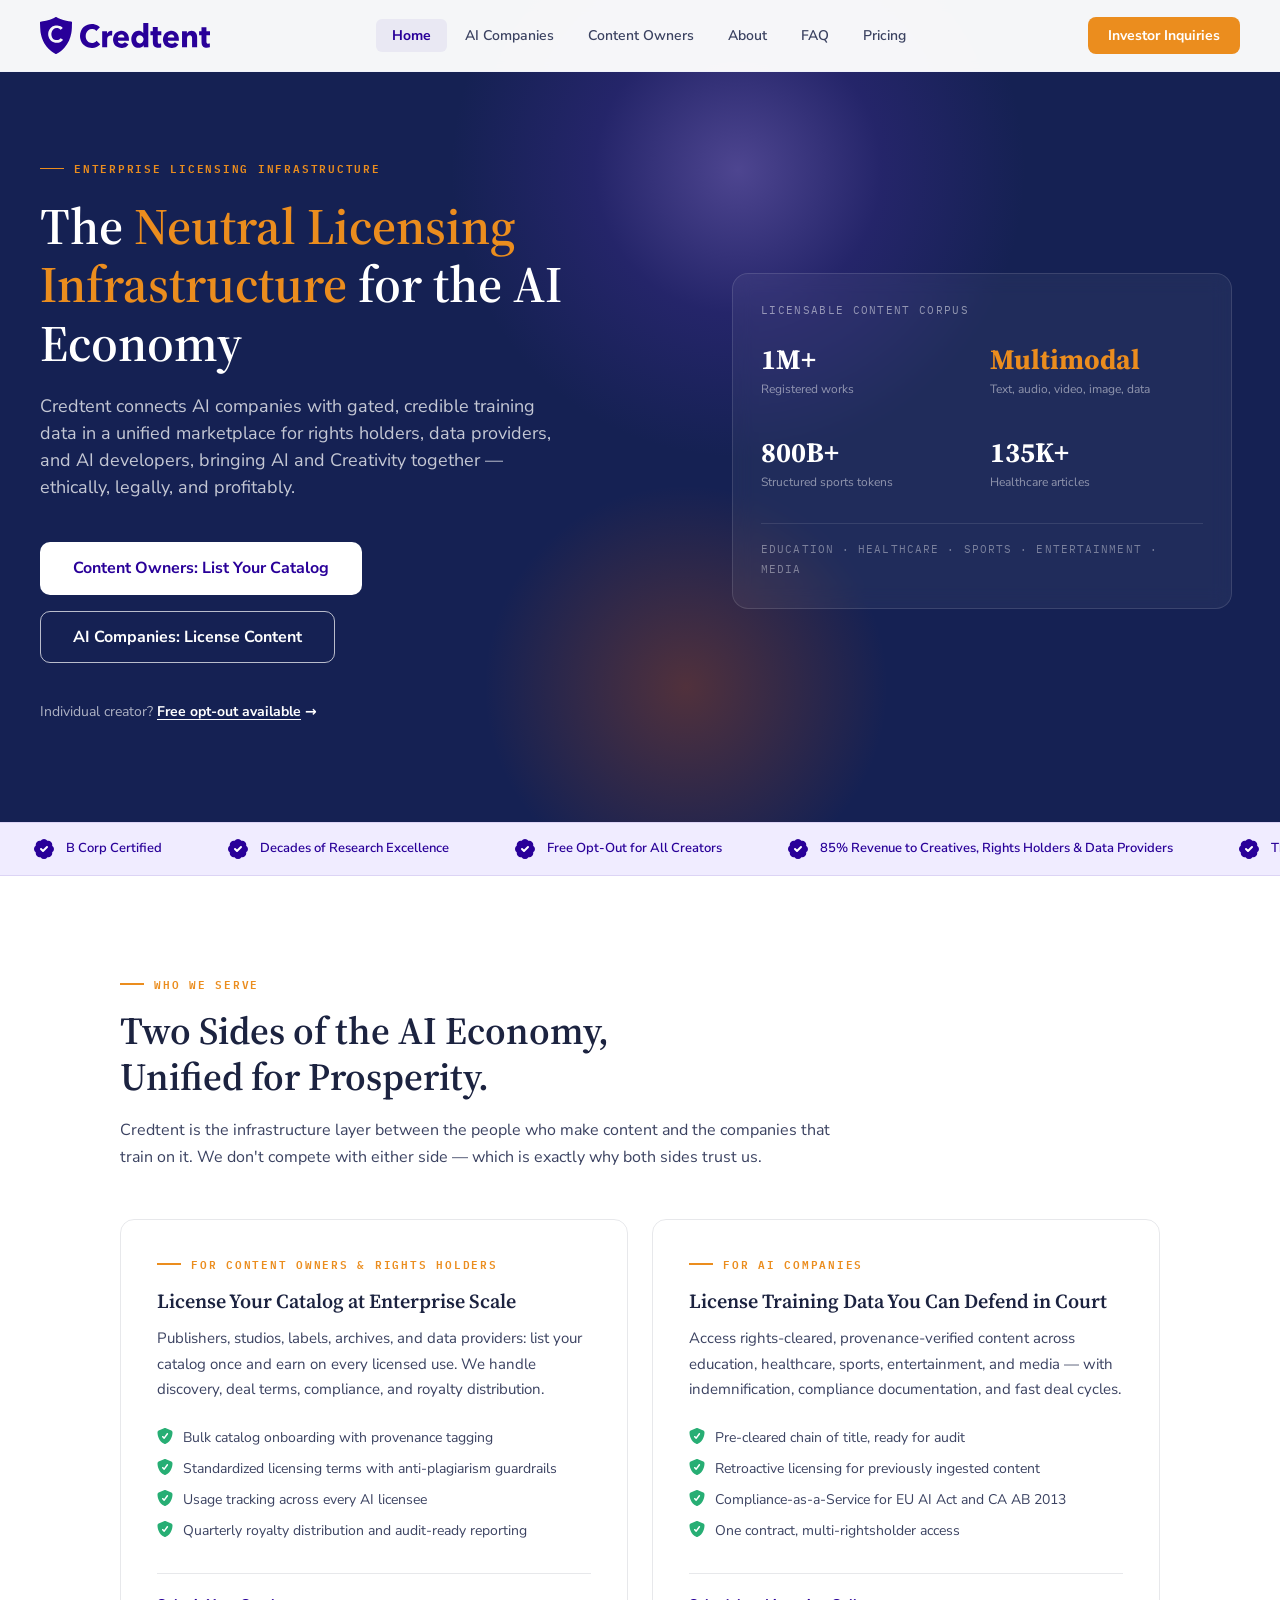
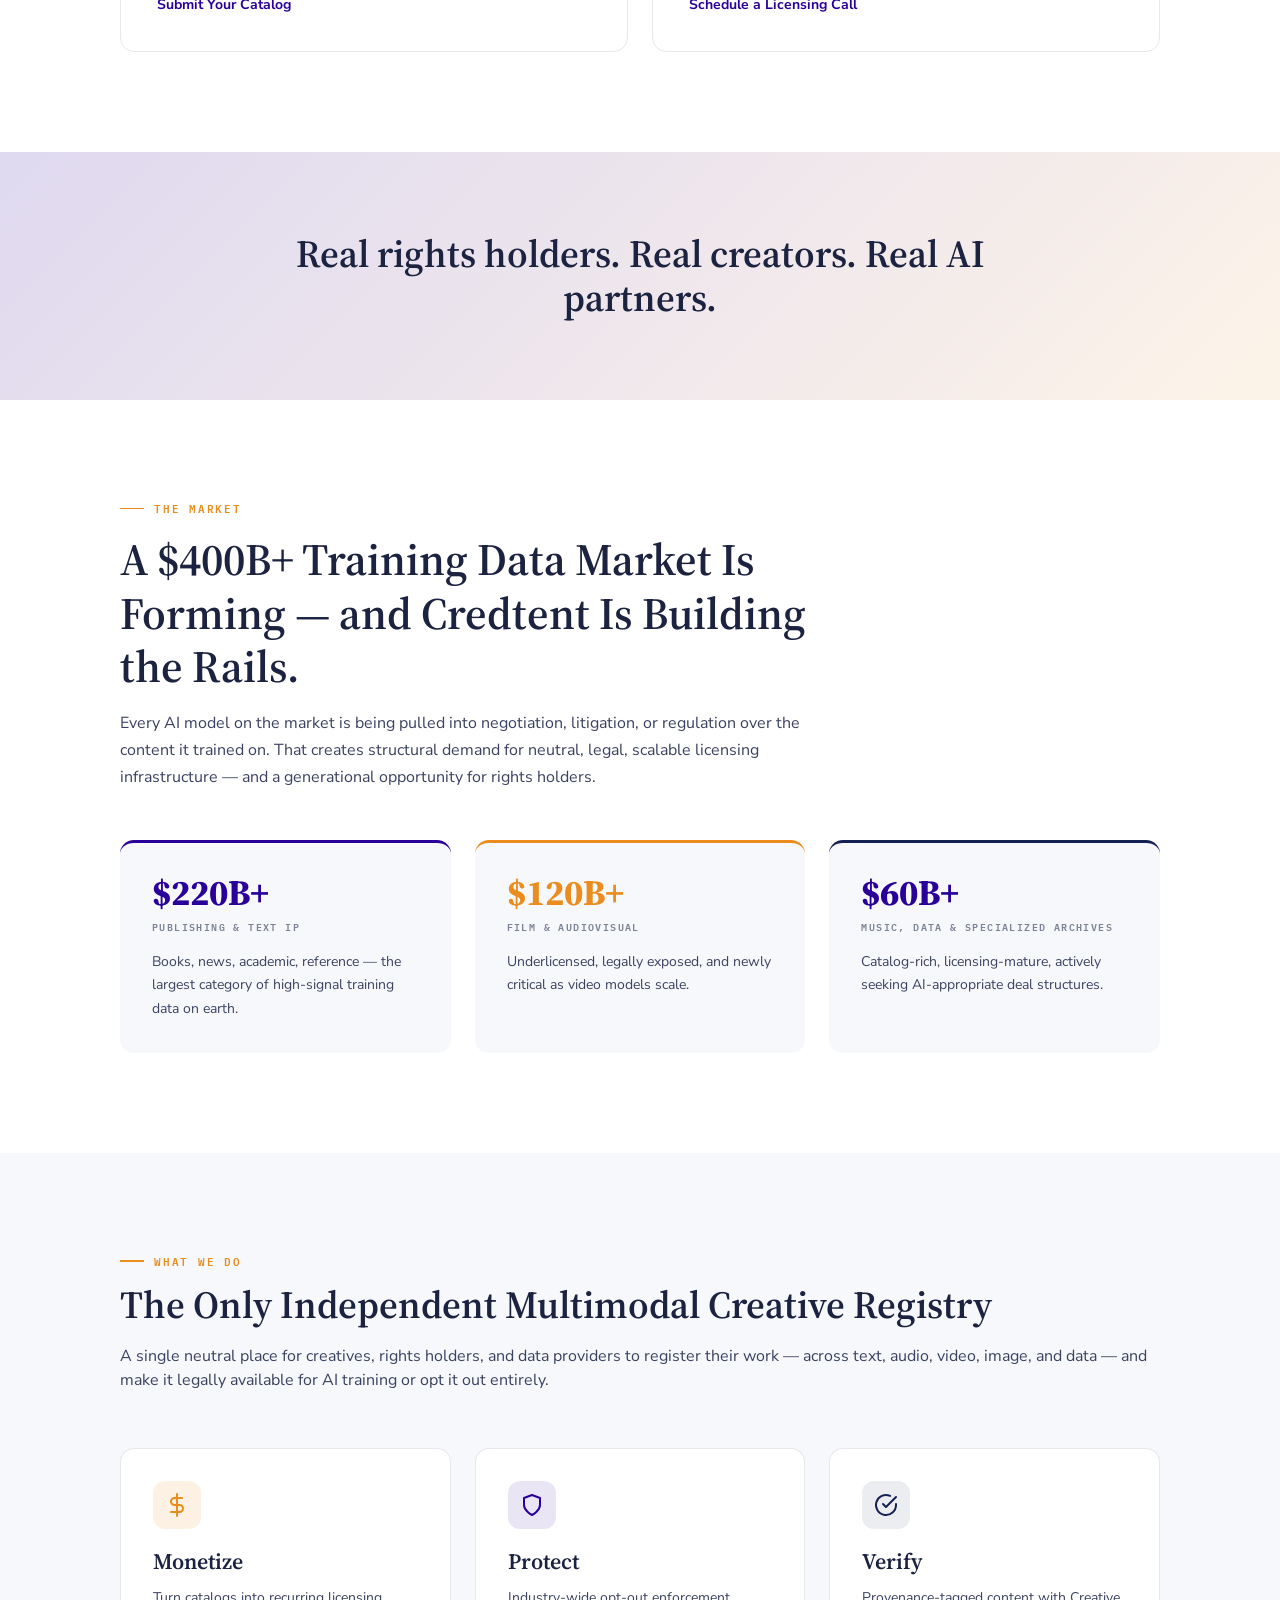
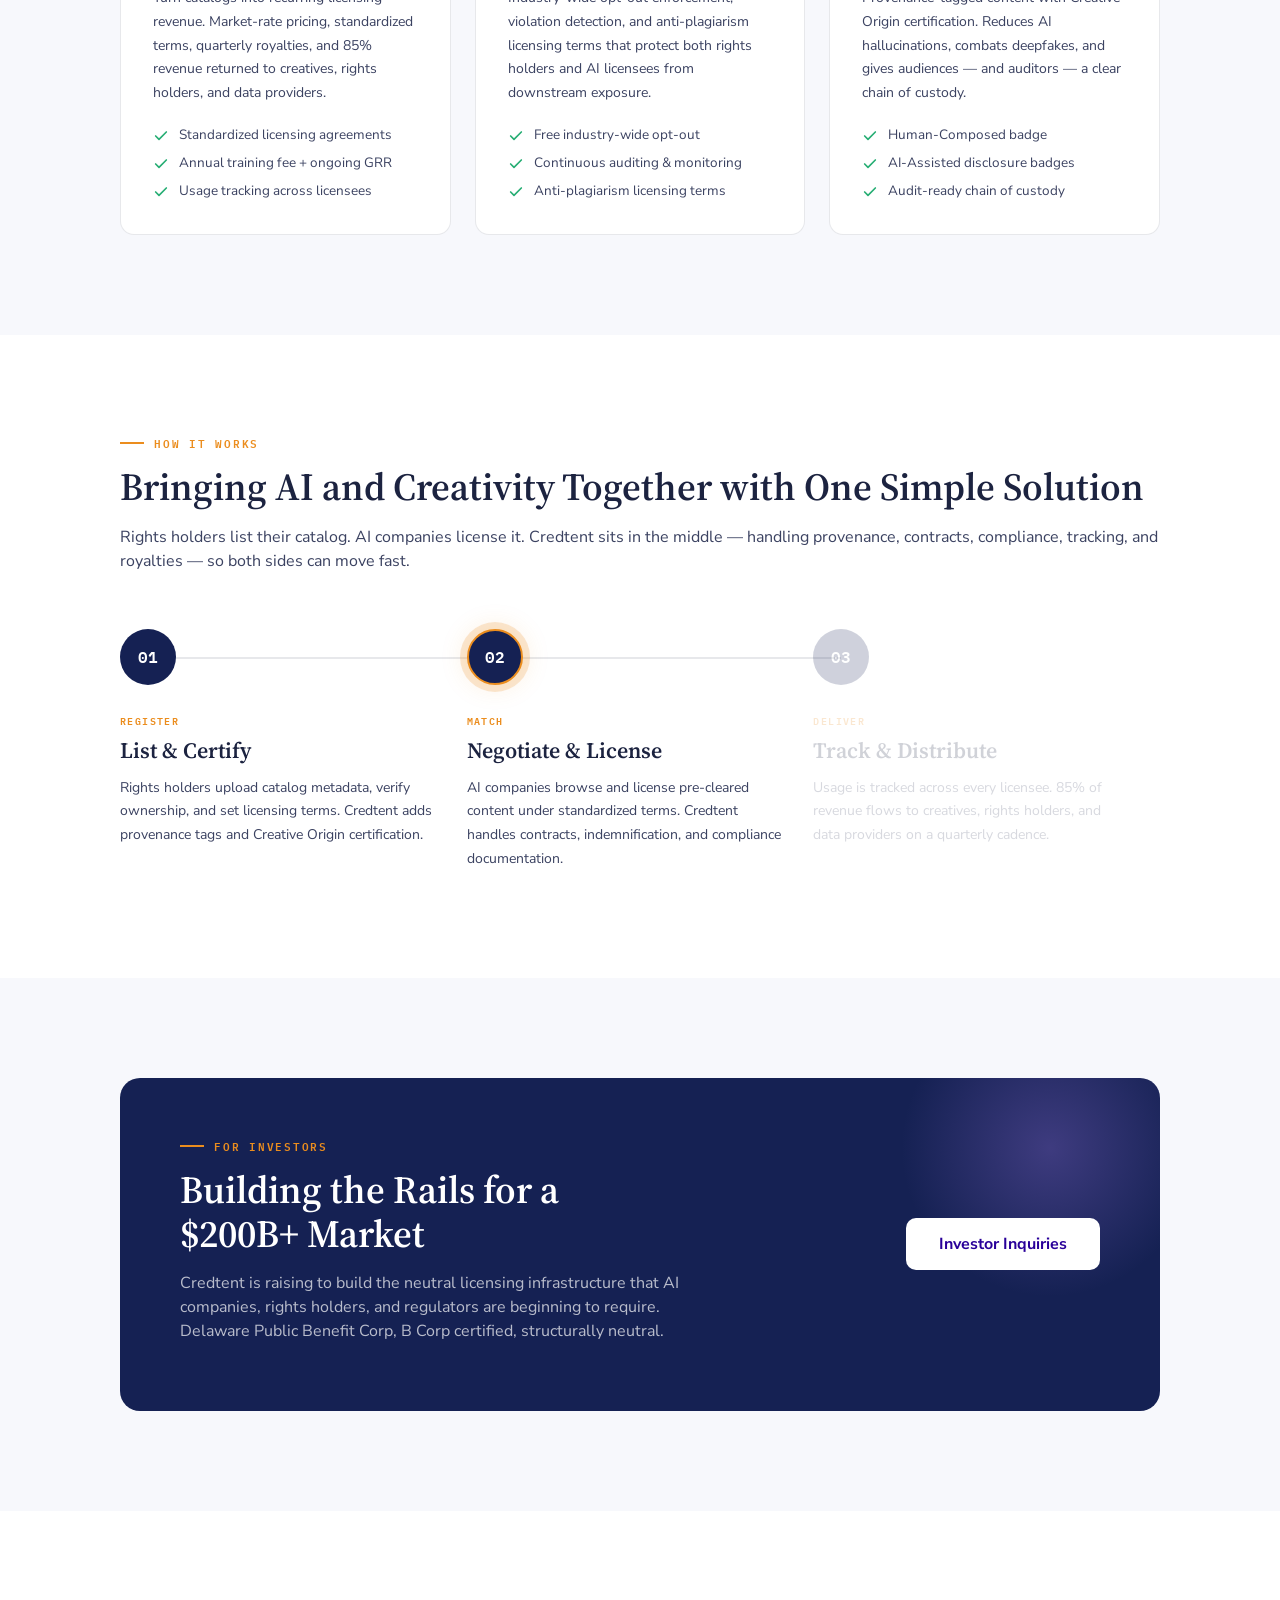
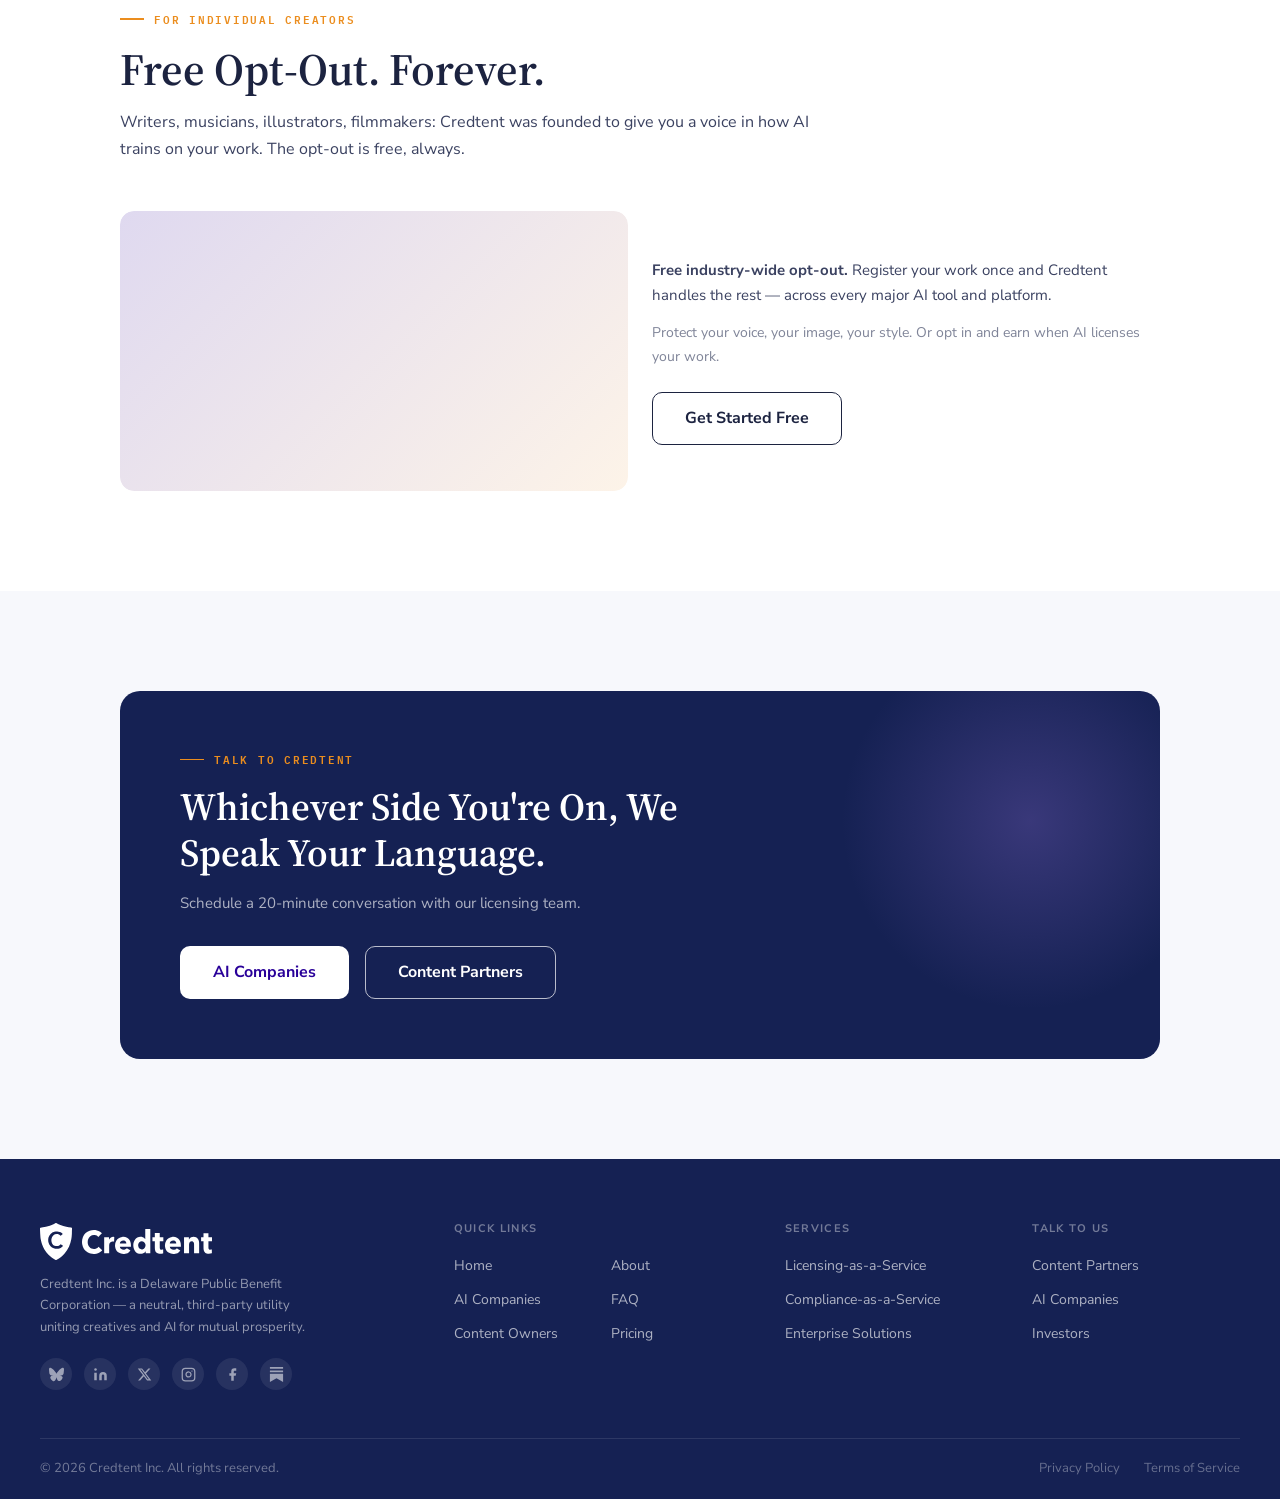
==== index.html @ 7a2d6f26 "Remove forced line break in Talk to Credtent heading Co-Authored-By: Claude Sonnet 4.6 <noreply@anth" ====
<!DOCTYPE html>
<html lang="en">
<head>
  <meta charset="UTF-8" />
  <meta name="viewport" content="width=device-width, initial-scale=1.0" />
  <title>Credtent — Neutral Licensing Infrastructure for the AI Economy</title>
  <meta name="description" content="Pre-cleared, provenance-verified training data for AI companies — and fair compensation for the rights holders who created it. One neutral platform. Ethical, legal, and profitable." />
  <link rel="stylesheet" href="styles.css" />
</head>
<body>

<div id="nav-placeholder"></div>

<!-- ══ HERO ══════════════════════════════════════════════════ -->
<section class="hero-dark">
  <div class="hero-inner">
    <div class="hero-content">
      <div class="eyebrow">Enterprise Licensing Infrastructure</div>
      <h1>The <span class="accent">Neutral Licensing Infrastructure</span> for the AI Economy</h1>
      <p class="hero-desc">
        Credtent connects AI companies with gated, credible training data in a unified marketplace for rights holders, data providers, and AI developers, bringing AI and Creativity together — ethically, legally, and profitably.
      </p>
      <div class="hero-actions">
        <a href="pricing.html" class="btn btn-primary">Content Owners: List Your Catalog</a>
        <a href="pricing.html" class="btn btn-outline-white">AI Companies: License Content</a>
      </div>
      <div style="margin-top:18px;font-size:14px;color:rgba(255,255,255,0.65)">
        Individual creator? <a href="#free-opt-out" style="color:#fff;font-weight:700;text-decoration:none"><span style="text-decoration:underline;text-underline-offset:3px">Free opt-out available</span> →</a>
      </div>
    </div>

    <div class="hero-visual">
      <div class="dashboard-card">
        <div class="dashboard-card-header">
          <div class="dashboard-card-title">Licensable Content Corpus</div>
        </div>
        <div class="dashboard-stats">
          <div class="dashboard-stat-item">
            <div class="dashboard-stat-value">1M+</div>
            <div class="dashboard-stat-label">Registered works</div>
          </div>
          <div class="dashboard-stat-item">
            <div class="dashboard-stat-value orange">Multimodal</div>
            <div class="dashboard-stat-label">Text, audio, video, image, data</div>
          </div>
          <div class="dashboard-stat-item">
            <div class="dashboard-stat-value">800B+</div>
            <div class="dashboard-stat-label">Structured sports tokens</div>
          </div>
          <div class="dashboard-stat-item">
            <div class="dashboard-stat-value">135K+</div>
            <div class="dashboard-stat-label">Healthcare articles</div>
          </div>
        </div>
        <div style="margin-top:20px;padding-top:16px;border-top:1px solid rgba(255,255,255,0.1);font-size:11px;color:rgba(255,255,255,0.4);font-family:var(--f-mono);letter-spacing:0.1em;line-height:1.8">EDUCATION · HEALTHCARE · SPORTS · ENTERTAINMENT · MEDIA</div>
      </div>
    </div>
  </div>
</section>

<!-- ══ TRUST STRIP ═══════════════════════════════════════════ -->
<div class="trust-strip">
  <div class="trust-inner">
    <!-- Set 1 -->
    <div class="trust-item"><svg width="24" height="24" viewBox="0 0 24 24" fill="none" xmlns="http://www.w3.org/2000/svg"><path fill="#290099" d="M3.85 8.62a4 4 0 0 1 4.78-4.77 4 4 0 0 1 6.74 0 4 4 0 0 1 4.78 4.78 4 4 0 0 1 0 6.74 4 4 0 0 1-4.77 4.78 4 4 0 0 1-6.75 0 4 4 0 0 1-4.78-4.77 4 4 0 0 1 0-6.76Z"/><path stroke="white" stroke-width="2" stroke-linecap="round" stroke-linejoin="round" d="m9 12 2 2 4-4"/></svg>B Corp Certified</div>
    <div class="trust-item"><svg width="24" height="24" viewBox="0 0 24 24" fill="none" xmlns="http://www.w3.org/2000/svg"><path fill="#290099" d="M3.85 8.62a4 4 0 0 1 4.78-4.77 4 4 0 0 1 6.74 0 4 4 0 0 1 4.78 4.78 4 4 0 0 1 0 6.74 4 4 0 0 1-4.77 4.78 4 4 0 0 1-6.75 0 4 4 0 0 1-4.78-4.77 4 4 0 0 1 0-6.76Z"/><path stroke="white" stroke-width="2" stroke-linecap="round" stroke-linejoin="round" d="m9 12 2 2 4-4"/></svg>Decades of Research Excellence</div>
    <div class="trust-item"><svg width="24" height="24" viewBox="0 0 24 24" fill="none" xmlns="http://www.w3.org/2000/svg"><path fill="#290099" d="M3.85 8.62a4 4 0 0 1 4.78-4.77 4 4 0 0 1 6.74 0 4 4 0 0 1 4.78 4.78 4 4 0 0 1 0 6.74 4 4 0 0 1-4.77 4.78 4 4 0 0 1-6.75 0 4 4 0 0 1-4.78-4.77 4 4 0 0 1 0-6.76Z"/><path stroke="white" stroke-width="2" stroke-linecap="round" stroke-linejoin="round" d="m9 12 2 2 4-4"/></svg>Free Opt-Out for All Creators</div>
    <div class="trust-item"><svg width="24" height="24" viewBox="0 0 24 24" fill="none" xmlns="http://www.w3.org/2000/svg"><path fill="#290099" d="M3.85 8.62a4 4 0 0 1 4.78-4.77 4 4 0 0 1 6.74 0 4 4 0 0 1 4.78 4.78 4 4 0 0 1 0 6.74 4 4 0 0 1-4.77 4.78 4 4 0 0 1-6.75 0 4 4 0 0 1-4.78-4.77 4 4 0 0 1 0-6.76Z"/><path stroke="white" stroke-width="2" stroke-linecap="round" stroke-linejoin="round" d="m9 12 2 2 4-4"/></svg>85% Revenue to Creatives, Rights Holders &amp; Data Providers</div>
    <div class="trust-item"><svg width="24" height="24" viewBox="0 0 24 24" fill="none" xmlns="http://www.w3.org/2000/svg"><path fill="#290099" d="M3.85 8.62a4 4 0 0 1 4.78-4.77 4 4 0 0 1 6.74 0 4 4 0 0 1 4.78 4.78 4 4 0 0 1 0 6.74 4 4 0 0 1-4.77 4.78 4 4 0 0 1-6.75 0 4 4 0 0 1-4.78-4.77 4 4 0 0 1 0-6.76Z"/><path stroke="white" stroke-width="2" stroke-linecap="round" stroke-linejoin="round" d="m9 12 2 2 4-4"/></svg>The Only Independent Content Registry in the Industry</div>
    <div class="trust-item"><svg width="24" height="24" viewBox="0 0 24 24" fill="none" xmlns="http://www.w3.org/2000/svg"><path fill="#290099" d="M3.85 8.62a4 4 0 0 1 4.78-4.77 4 4 0 0 1 6.74 0 4 4 0 0 1 4.78 4.78 4 4 0 0 1 0 6.74 4 4 0 0 1-4.77 4.78 4 4 0 0 1-6.75 0 4 4 0 0 1-4.78-4.77 4 4 0 0 1 0-6.76Z"/><path stroke="white" stroke-width="2" stroke-linecap="round" stroke-linejoin="round" d="m9 12 2 2 4-4"/></svg>Acquisition-Proof by Bylaw</div>

    <!-- Set 2 (duplicate for seamless loop) -->
    <div class="trust-item"><svg width="24" height="24" viewBox="0 0 24 24" fill="none" xmlns="http://www.w3.org/2000/svg"><path fill="#290099" d="M3.85 8.62a4 4 0 0 1 4.78-4.77 4 4 0 0 1 6.74 0 4 4 0 0 1 4.78 4.78 4 4 0 0 1 0 6.74 4 4 0 0 1-4.77 4.78 4 4 0 0 1-6.75 0 4 4 0 0 1-4.78-4.77 4 4 0 0 1 0-6.76Z"/><path stroke="white" stroke-width="2" stroke-linecap="round" stroke-linejoin="round" d="m9 12 2 2 4-4"/></svg>B Corp Certified</div>
    <div class="trust-item"><svg width="24" height="24" viewBox="0 0 24 24" fill="none" xmlns="http://www.w3.org/2000/svg"><path fill="#290099" d="M3.85 8.62a4 4 0 0 1 4.78-4.77 4 4 0 0 1 6.74 0 4 4 0 0 1 4.78 4.78 4 4 0 0 1 0 6.74 4 4 0 0 1-4.77 4.78 4 4 0 0 1-6.75 0 4 4 0 0 1-4.78-4.77 4 4 0 0 1 0-6.76Z"/><path stroke="white" stroke-width="2" stroke-linecap="round" stroke-linejoin="round" d="m9 12 2 2 4-4"/></svg>Decades of Research Excellence</div>
    <div class="trust-item"><svg width="24" height="24" viewBox="0 0 24 24" fill="none" xmlns="http://www.w3.org/2000/svg"><path fill="#290099" d="M3.85 8.62a4 4 0 0 1 4.78-4.77 4 4 0 0 1 6.74 0 4 4 0 0 1 4.78 4.78 4 4 0 0 1 0 6.74 4 4 0 0 1-4.77 4.78 4 4 0 0 1-6.75 0 4 4 0 0 1-4.78-4.77 4 4 0 0 1 0-6.76Z"/><path stroke="white" stroke-width="2" stroke-linecap="round" stroke-linejoin="round" d="m9 12 2 2 4-4"/></svg>Free Opt-Out for All Creators</div>
    <div class="trust-item"><svg width="24" height="24" viewBox="0 0 24 24" fill="none" xmlns="http://www.w3.org/2000/svg"><path fill="#290099" d="M3.85 8.62a4 4 0 0 1 4.78-4.77 4 4 0 0 1 6.74 0 4 4 0 0 1 4.78 4.78 4 4 0 0 1 0 6.74 4 4 0 0 1-4.77 4.78 4 4 0 0 1-6.75 0 4 4 0 0 1-4.78-4.77 4 4 0 0 1 0-6.76Z"/><path stroke="white" stroke-width="2" stroke-linecap="round" stroke-linejoin="round" d="m9 12 2 2 4-4"/></svg>85% Revenue to Creatives, Rights Holders &amp; Data Providers</div>
    <div class="trust-item"><svg width="24" height="24" viewBox="0 0 24 24" fill="none" xmlns="http://www.w3.org/2000/svg"><path fill="#290099" d="M3.85 8.62a4 4 0 0 1 4.78-4.77 4 4 0 0 1 6.74 0 4 4 0 0 1 4.78 4.78 4 4 0 0 1 0 6.74 4 4 0 0 1-4.77 4.78 4 4 0 0 1-6.75 0 4 4 0 0 1-4.78-4.77 4 4 0 0 1 0-6.76Z"/><path stroke="white" stroke-width="2" stroke-linecap="round" stroke-linejoin="round" d="m9 12 2 2 4-4"/></svg>The Only Independent Content Registry in the Industry</div>
    <div class="trust-item"><svg width="24" height="24" viewBox="0 0 24 24" fill="none" xmlns="http://www.w3.org/2000/svg"><path fill="#290099" d="M3.85 8.62a4 4 0 0 1 4.78-4.77 4 4 0 0 1 6.74 0 4 4 0 0 1 4.78 4.78 4 4 0 0 1 0 6.74 4 4 0 0 1-4.77 4.78 4 4 0 0 1-6.75 0 4 4 0 0 1-4.78-4.77 4 4 0 0 1 0-6.76Z"/><path stroke="white" stroke-width="2" stroke-linecap="round" stroke-linejoin="round" d="m9 12 2 2 4-4"/></svg>Acquisition-Proof by Bylaw</div>

  </div>
</div>

<!-- ══ WHO WE SERVE ════════════════════════════════════════════ -->
<section class="section-pad" style="background:#fff">
  <div class="container">

    <div class="wws-header">
      <div class="eyebrow">Who We Serve</div>
      <h2>Two Sides of the AI Economy,<br>Unified for Prosperity.</h2>
      <p>Credtent is the infrastructure layer between the people who make content and the companies that train on it. We don't compete with either side — which is exactly why both sides trust us.</p>
    </div>

    <div class="wws-grid">

      <div class="wws-card">
        <div class="eyebrow" style="margin-bottom:16px">For Content Owners &amp; Rights Holders</div>
        <h3>License Your Catalog at Enterprise Scale</h3>
        <p>Publishers, studios, labels, archives, and data providers: list your catalog once and earn on every licensed use. We handle discovery, deal terms, compliance, and royalty distribution.</p>
        <ul class="wws-features">
          <li>Bulk catalog onboarding with provenance tagging</li>
          <li>Standardized licensing terms with anti-plagiarism guardrails</li>
          <li>Usage tracking across every AI licensee</li>
          <li>Quarterly royalty distribution and audit-ready reporting</li>
        </ul>
        <a href="#" class="wws-link">Submit Your Catalog</a>
      </div>

      <div class="wws-card">
        <div class="eyebrow" style="margin-bottom:16px">For AI Companies</div>
        <h3>License Training Data You Can Defend in Court</h3>
        <p>Access rights-cleared, provenance-verified content across education, healthcare, sports, entertainment, and media — with indemnification, compliance documentation, and fast deal cycles.</p>
        <ul class="wws-features">
          <li>Pre-cleared chain of title, ready for audit</li>
          <li>Retroactive licensing for previously ingested content</li>
          <li>Compliance-as-a-Service for EU AI Act and CA AB 2013</li>
          <li>One contract, multi-rightsholder access</li>
        </ul>
        <a href="#" class="wws-link">Schedule a Licensing Call</a>
      </div>

    </div>
  </div>
</section>

<!-- ══ PHOTO BANNER ═══════════════════════════════════════════ -->
<div class="photo-banner">
  <div class="photo-banner-inner">
    <h2 style="color:var(--c-heading);font-size:clamp(1.6rem,3vw,2.5rem);max-width:700px;margin:0 auto">Real rights holders. Real creators. Real AI partners.</h2>
  </div>
</div>

<!-- ══ THE MARKET ═════════════════════════════════════════════ -->
<section class="section-pad" style="background:#fff">
  <div class="container">

    <div class="wws-header">
      <div class="eyebrow">The Market</div>
      <h2 style="font-size:clamp(1.8rem,3.5vw,3rem);margin:16px 0 16px">A $400B+ Training Data Market Is Forming — and Credtent Is Building the Rails.</h2>
      <p>Every AI model on the market is being pulled into negotiation, litigation, or regulation over the content it trained on. That creates structural demand for neutral, legal, scalable licensing infrastructure — and a generational opportunity for rights holders.</p>
    </div>

    <div class="market-grid">

      <div class="market-card market-card--purple">
        <div class="market-card-stat">$220B+</div>
        <div class="market-card-label">Publishing &amp; Text IP</div>
        <p>Books, news, academic, reference — the largest category of high-signal training data on earth.</p>
      </div>

      <div class="market-card market-card--orange">
        <div class="market-card-stat" style="color:var(--c-orange)">$120B+</div>
        <div class="market-card-label">Film &amp; Audiovisual</div>
        <p>Underlicensed, legally exposed, and newly critical as video models scale.</p>
      </div>

      <div class="market-card market-card--navy">
        <div class="market-card-stat">$60B+</div>
        <div class="market-card-label">Music, Data &amp; Specialized Archives</div>
        <p>Catalog-rich, licensing-mature, actively seeking AI-appropriate deal structures.</p>
      </div>

    </div>
  </div>
</section>

<!-- ══ WHAT WE DO ═════════════════════════════════════════════ -->
<section class="section-pad" style="background:var(--c-bg-light)">
  <div class="container">
    <div class="section-header">
      <div class="eyebrow">What We Do</div>
      <h2>The Only Independent Multimodal Creative Registry</h2>
      <p>A single neutral place for creatives, rights holders, and data providers to register their work — across text, audio, video, image, and data — and make it legally available for AI training or opt it out entirely.</p>
    </div>

    <div class="services-grid">
      <div class="service-card">
        <div class="service-card-icon orange">
          <svg viewBox="0 0 24 24" fill="none" stroke="currentColor" stroke-width="2" stroke-linecap="round" stroke-linejoin="round"><line x1="12" y1="1" x2="12" y2="23"/><path d="M17 5H9.5a3.5 3.5 0 0 0 0 7h5a3.5 3.5 0 0 1 0 7H6"/></svg>
        </div>
        <h3>Monetize</h3>
        <p>Turn catalogs into recurring licensing revenue. Market-rate pricing, standardized terms, quarterly royalties, and 85% revenue returned to creatives, rights holders, and data providers.</p>
        <div class="service-features">
          <div class="feature-item">
            <svg viewBox="0 0 24 24" fill="none" stroke="currentColor" stroke-width="2.5" stroke-linecap="round" stroke-linejoin="round"><polyline points="20 6 9 17 4 12"/></svg>
            Standardized licensing agreements
          </div>
          <div class="feature-item">
            <svg viewBox="0 0 24 24" fill="none" stroke="currentColor" stroke-width="2.5" stroke-linecap="round" stroke-linejoin="round"><polyline points="20 6 9 17 4 12"/></svg>
            Annual training fee + ongoing GRR
          </div>
          <div class="feature-item">
            <svg viewBox="0 0 24 24" fill="none" stroke="currentColor" stroke-width="2.5" stroke-linecap="round" stroke-linejoin="round"><polyline points="20 6 9 17 4 12"/></svg>
            Usage tracking across licensees
          </div>
        </div>
      </div>

      <div class="service-card">
        <div class="service-card-icon purple">
          <svg viewBox="0 0 24 24" fill="none" stroke="currentColor" stroke-width="2" stroke-linecap="round" stroke-linejoin="round"><path d="M12 22s8-4 8-10V5l-8-3-8 3v7c0 6 8 10 8 10z"/></svg>
        </div>
        <h3>Protect</h3>
        <p>Industry-wide opt-out enforcement, violation detection, and anti-plagiarism licensing terms that protect both rights holders and AI licensees from downstream exposure.</p>
        <div class="service-features">
          <div class="feature-item">
            <svg viewBox="0 0 24 24" fill="none" stroke="currentColor" stroke-width="2.5" stroke-linecap="round" stroke-linejoin="round"><polyline points="20 6 9 17 4 12"/></svg>
            Free industry-wide opt-out
          </div>
          <div class="feature-item">
            <svg viewBox="0 0 24 24" fill="none" stroke="currentColor" stroke-width="2.5" stroke-linecap="round" stroke-linejoin="round"><polyline points="20 6 9 17 4 12"/></svg>
            Continuous auditing &amp; monitoring
          </div>
          <div class="feature-item">
            <svg viewBox="0 0 24 24" fill="none" stroke="currentColor" stroke-width="2.5" stroke-linecap="round" stroke-linejoin="round"><polyline points="20 6 9 17 4 12"/></svg>
            Anti-plagiarism licensing terms
          </div>
        </div>
      </div>

      <div class="service-card">
        <div class="service-card-icon blue">
          <svg viewBox="0 0 24 24" fill="none" stroke="currentColor" stroke-width="2" stroke-linecap="round" stroke-linejoin="round"><path d="M22 11.08V12a10 10 0 1 1-5.93-9.14"/><polyline points="22 4 12 14.01 9 11.01"/></svg>
        </div>
        <h3>Verify</h3>
        <p>Provenance-tagged content with Creative Origin certification. Reduces AI hallucinations, combats deepfakes, and gives audiences — and auditors — a clear chain of custody.</p>
        <div class="service-features">
          <div class="feature-item">
            <svg viewBox="0 0 24 24" fill="none" stroke="currentColor" stroke-width="2.5" stroke-linecap="round" stroke-linejoin="round"><polyline points="20 6 9 17 4 12"/></svg>
            Human-Composed badge
          </div>
          <div class="feature-item">
            <svg viewBox="0 0 24 24" fill="none" stroke="currentColor" stroke-width="2.5" stroke-linecap="round" stroke-linejoin="round"><polyline points="20 6 9 17 4 12"/></svg>
            AI-Assisted disclosure badges
          </div>
          <div class="feature-item">
            <svg viewBox="0 0 24 24" fill="none" stroke="currentColor" stroke-width="2.5" stroke-linecap="round" stroke-linejoin="round"><polyline points="20 6 9 17 4 12"/></svg>
            Audit-ready chain of custody
          </div>
        </div>
      </div>
    </div>
  </div>
</section>

<!-- ══ THREE STEPS ════════════════════════════════════════════ -->
<section class="section-pad" style="background:#fff">
  <div class="container">
    <div class="section-header">
      <div class="eyebrow">How It Works</div>
      <h2>Bringing AI and Creativity Together with One Simple Solution</h2>
      <p>Rights holders list their catalog. AI companies license it. Credtent sits in the middle — handling provenance, contracts, compliance, tracking, and royalties — so both sides can move fast.</p>
    </div>

    <div class="steps-grid">
      <div class="step">
        <div class="step-num">01</div>
        <div class="step-label">Register</div>
        <h3>List &amp; Certify</h3>
        <p>Rights holders upload catalog metadata, verify ownership, and set licensing terms. Credtent adds provenance tags and Creative Origin certification.</p>
      </div>
      <div class="step">
        <div class="step-num">02</div>
        <div class="step-label">Match</div>
        <h3>Negotiate &amp; License</h3>
        <p>AI companies browse and license pre-cleared content under standardized terms. Credtent handles contracts, indemnification, and compliance documentation.</p>
      </div>
      <div class="step">
        <div class="step-num">03</div>
        <div class="step-label">Deliver</div>
        <h3>Track &amp; Distribute</h3>
        <p>Usage is tracked across every licensee. 85% of revenue flows to creatives, rights holders, and data providers on a quarterly cadence.</p>
      </div>
    </div>
  </div>
</section>

<!-- ══ CTA BANNER ═════════════════════════════════════════════ -->
<section class="section-pad" style="background:var(--c-bg-light)">
  <div class="container">
    <div style="background:var(--c-navy);border-radius:20px;padding:60px;display:flex;align-items:center;justify-content:space-between;gap:40px;flex-wrap:wrap;position:relative;overflow:hidden">
      <div style="position:absolute;top:-80px;right:-40px;width:300px;height:300px;background:radial-gradient(circle,rgba(124,99,194,0.4) 0%,rgba(41,0,153,0) 70%);pointer-events:none"></div>
      <div style="position:relative;z-index:1">
        <div class="eyebrow" style="margin-bottom:14px">For Investors</div>
        <h2 style="color:#fff;max-width:480px;margin-bottom:14px">Building the Rails for a $200B+ Market</h2>
        <p style="color:rgba(255,255,255,0.7);max-width:520px">Credtent is raising to build the neutral licensing infrastructure that AI companies, rights holders, and regulators are beginning to require. Delaware Public Benefit Corp, B Corp certified, structurally neutral.</p>
      </div>
      <div style="position:relative;z-index:1">
        <a href="pricing.html" class="btn btn-primary">Investor Inquiries</a>
      </div>
    </div>
  </div>
</section>

<!-- ══ FOR INDIVIDUAL CREATORS ════════════════════════════════ -->
<section id="free-opt-out" class="section-pad" style="background:#fff">
  <div class="container">

    <div class="wws-header">
      <div class="eyebrow">For Individual Creators</div>
      <h2 style="font-size:clamp(2rem,3.5vw,3rem);margin:16px 0 12px">Free Opt-Out. Forever.</h2>
      <p>Writers, musicians, illustrators, filmmakers: Credtent was founded to give you a voice in how AI trains on your work. The opt-out is free, always.</p>
    </div>

    <div class="creator-split">
      <div class="creator-split-image">
        <div class="creator-photo-placeholder"></div>
      </div>
      <div class="creator-split-content">
        <p><strong>Free industry-wide opt-out.</strong> Register your work once and Credtent handles the rest — across every major AI tool and platform.</p>
        <p style="color:var(--c-muted);font-size:14px;margin-top:12px">Protect your voice, your image, your style. Or opt in and earn when AI licenses your work.</p>
        <a href="https://registry.credtent.org/auth/sign-up" class="btn btn-outline-dark" style="margin-top:24px;align-self:flex-start" target="_blank" rel="noopener">Get Started Free</a>
      </div>
    </div>

  </div>
</section>

<!-- ══ TALK TO CREDTENT CTA ═══════════════════════════════════ -->
<section class="section-pad" style="background:var(--c-bg-light)">
  <div class="container">
    <div class="talk-cta">
      <div style="position:absolute;top:-60px;right:-60px;width:380px;height:380px;background:radial-gradient(circle,rgba(124,99,194,0.35) 0%,rgba(41,0,153,0) 70%);pointer-events:none"></div>
      <div style="position:relative;z-index:1;max-width:560px">
        <div class="eyebrow" style="margin-bottom:16px">Talk to Credtent</div>
        <h2 style="color:#fff;font-size:clamp(1.75rem,3vw,2.5rem);margin-bottom:16px;line-height:1.2">Whichever Side You're On, We Speak Your Language.</h2>
        <p style="color:rgba(255,255,255,0.65);font-size:15px;margin-bottom:32px">Schedule a 20-minute conversation with our licensing team.</p>
        <div style="display:flex;gap:16px;flex-wrap:wrap">
          <a href="for-ai-companies.html" class="btn btn-primary">AI Companies</a>
          <a href="for-content-owners.html" class="btn btn-outline-white">Content Partners</a>
        </div>
      </div>
    </div>
  </div>
</section>

<div id="footer-placeholder"></div>

<!-- ── Video Lightbox ─────────────────────────────────────────── -->
<div id="video-lightbox" style="
  display:none;
  position:fixed;
  inset:0;
  z-index:1000;
  background:rgba(0,0,0,0.85);
  backdrop-filter:blur(6px);
  -webkit-backdrop-filter:blur(6px);
  align-items:center;
  justify-content:center;
">
  <button id="lightbox-close" style="
    position:absolute;
    top:24px;
    right:28px;
    background:none;
    border:none;
    color:#fff;
    cursor:pointer;
    opacity:0.7;
    transition:opacity 0.15s;
    line-height:1;
    padding:4px;
  " aria-label="Close video">
    <svg width="28" height="28" viewBox="0 0 24 24" fill="none" stroke="currentColor" stroke-width="2.5" stroke-linecap="round" stroke-linejoin="round"><line x1="18" y1="6" x2="6" y2="18"/><line x1="6" y1="6" x2="18" y2="18"/></svg>
  </button>
  <div style="width:min(900px,92vw);aspect-ratio:16/9;position:relative">
    <iframe
      id="demo-iframe"
      src=""
      style="position:absolute;inset:0;width:100%;height:100%;border:0;border-radius:10px;"
      allow="autoplay; fullscreen; picture-in-picture"
      allowfullscreen
    ></iframe>
  </div>
</div>

<script>
  (function () {
    const lightbox = document.getElementById('video-lightbox');
    const iframe   = document.getElementById('demo-iframe');
    const closeBtn = document.getElementById('lightbox-close');
    const VIMEO_URL = 'https://player.vimeo.com/video/1033260467?autoplay=1&autopause=0';

    function openLightbox() {
      iframe.src = VIMEO_URL;
      lightbox.style.display = 'flex';
      document.body.style.overflow = 'hidden';
    }

    function closeLightbox() {
      iframe.src = '';
      lightbox.style.display = 'none';
      document.body.style.overflow = '';
    }

    document.getElementById('watch-demo-btn').addEventListener('click', openLightbox);
    closeBtn.addEventListener('click', closeLightbox);
    lightbox.addEventListener('click', function (e) {
      if (e.target === lightbox) closeLightbox();
    });
    document.addEventListener('keydown', function (e) {
      if (e.key === 'Escape') closeLightbox();
    });

    closeBtn.addEventListener('mouseenter', () => closeBtn.style.opacity = '1');
    closeBtn.addEventListener('mouseleave', () => closeBtn.style.opacity = '0.7');
  })();
</script>
<script src="components.js"></script>
<script>
(function () {
  var steps = Array.from(document.querySelectorAll('.steps-grid .step'));
  var grid  = document.querySelector('.steps-grid');
  if (!grid || !steps.length) return;

  function runAnim() {
    steps.forEach(function (s) { s.classList.remove('step-active', 'step-done'); });
    var i = 0;
    (function next() {
      if (i > 0) steps[i - 1].classList.replace('step-active', 'step-done');
      if (i < steps.length) {
        steps[i].classList.add('step-active');
        i++;
        setTimeout(next, 900);
      } else {
        steps[i - 1].classList.replace('step-active', 'step-done');
      }
    })();
  }

  var obs = new IntersectionObserver(function (entries) {
    if (entries[0].isIntersecting) { obs.disconnect(); runAnim(); }
  }, { threshold: 0.4 });

  obs.observe(grid);
})();
</script>
</body>
</html>
---- styles.css ----
/* =============================================================
   Credtent Design System — Shared Stylesheet
   Based on Figma mockups (Home & About, 1920w)
   ============================================================= */

/* ── Google Fonts ─────────────────────────────────────────── */
@import url('https://fonts.googleapis.com/css2?family=Source+Serif+4:ital,wght@0,400;0,600;0,700;1,400;1,600&family=Nunito+Sans:wght@400;600;700;800&family=IBM+Plex+Mono:wght@400;600&display=swap');

/* ── Hero gradient animations ────────────────────────────── */
@keyframes drift-purple {
  0%   { transform: translate(0px,    0px)   scale(1);    opacity: 1;    }
  20%  { transform: translate(-50px,  40px)  scale(1.12); opacity: 0.75; }
  45%  { transform: translate(30px,   80px)  scale(0.88); opacity: 0.95; }
  65%  { transform: translate(-20px,  20px)  scale(1.08); opacity: 0.7;  }
  80%  { transform: translate(40px,  -30px)  scale(0.95); opacity: 0.9;  }
  100% { transform: translate(0px,    0px)   scale(1);    opacity: 1;    }
}

@keyframes drift-orange {
  0%   { transform: translate(0px,   0px)   scale(1);    opacity: 1;    }
  25%  { transform: translate(60px, -40px)  scale(1.18); opacity: 0.7;  }
  50%  { transform: translate(-40px, 50px)  scale(0.85); opacity: 1;    }
  70%  { transform: translate(25px,  30px)  scale(1.1);  opacity: 0.75; }
  90%  { transform: translate(-15px,-20px)  scale(0.92); opacity: 0.9;  }
  100% { transform: translate(0px,   0px)   scale(1);    opacity: 1;    }
}

/* ── Design Tokens ────────────────────────────────────────── */
:root {
  /* Colors */
  --c-navy:       #152153;
  --c-purple:     #290099;
  --c-orange:     #eb8d1e;
  --c-orange-dk:  #ec5a00;
  --c-heading:    #1c2340;
  --c-body:       #3b4261;
  --c-muted:      rgba(59, 66, 97, 0.65);
  --c-bg-light:   #f7f8fc;
  --c-bg-mid:     #eef0f8;
  --c-border:     rgba(28, 35, 64, 0.1);

  /* Fonts */
  --f-serif:  'Source Serif 4', Georgia, serif;
  --f-display:'Source Serif 4', Georgia, serif;
  --f-sans:   'Nunito Sans', system-ui, sans-serif;
  --f-mono:   'IBM Plex Mono', 'Courier New', monospace;

  /* Radii */
  --r-btn:    10px;
  --r-card:   14px;
  --r-pill:   100px;

  /* Layout */
  --nav-h:    72px;
  --content:  1120px;
  --content-lg: 1280px;
}

/* ── Reset & Base ─────────────────────────────────────────── */
*, *::before, *::after { box-sizing: border-box; margin: 0; padding: 0; }

html { scroll-behavior: smooth; }

body {
  font-family: var(--f-sans);
  font-size: 16px;
  line-height: 1.5;
  color: var(--c-body);
  background: #fff;
  -webkit-font-smoothing: antialiased;
}

a { color: inherit; text-decoration: none; }
img { display: block; max-width: 100%; }
ul, ol { list-style: none; }
button { cursor: pointer; font-family: inherit; border: none; background: none; }

/* ── Typography ───────────────────────────────────────────── */
h1, h2, h3, h4, h5, h6 {
  font-family: var(--f-serif);
  font-weight: 600;
  color: var(--c-heading);
  line-height: 1.15;
}

h1 { font-size: clamp(2.2rem, 4vw, 3.625rem); }
h2 { font-size: clamp(1.8rem, 3vw, 2.5rem); }
h3 { font-size: clamp(1.1rem, 2vw, 1.375rem); font-family: var(--f-display); }
h4 { font-size: 1.0625rem; font-family: var(--f-sans); font-weight: 700; }

p { line-height: 1.5; margin-bottom: 0.5em; }

.eyebrow {
  display: flex;
  align-items: center;
  gap: 10px;
  font-family: var(--f-mono);
  font-size: 11px;
  font-weight: 600;
  letter-spacing: 0.16em;
  text-transform: uppercase;
  color: var(--c-orange);
}
.eyebrow::before {
  content: '';
  display: block;
  width: 24px;
  height: 1.5px;
  background: var(--c-orange);
  flex-shrink: 0;
}
.eyebrow--no-dash::before { display: none; }

.accent { color: var(--c-orange); }
.accent-purple { color: var(--c-purple); }

/* ── Layout Helpers ───────────────────────────────────────── */
.container {
  width: 100%;
  max-width: var(--content);
  margin: 0 auto;
  padding: 0 40px;
}
.container--lg {
  max-width: var(--content-lg);
}

section { width: 100%; }

.section-pad { padding: 100px 0; }
.section-pad-sm { padding: 64px 0; }

/* ── Buttons ──────────────────────────────────────────────── */
.btn {
  display: inline-flex;
  align-items: center;
  gap: 8px;
  font-family: var(--f-sans);
  font-weight: 700;
  font-size: 16px;
  line-height: 1.65;
  padding: 12px 32px;
  border-radius: var(--r-btn);
  transition: all 0.2s ease;
  white-space: nowrap;
  cursor: pointer;
  border: 1px solid transparent;
}

.btn-primary {
  background: #fff;
  color: var(--c-purple);
}
.btn-primary:hover { background: var(--c-bg-light); }

.btn-orange {
  background: var(--c-orange);
  color: #fff;
}
.btn-orange:hover { background: var(--c-orange-dk); }

.btn-orange-dk {
  background: var(--c-orange-dk);
  color: #fff;
}
.btn-orange-dk:hover { opacity: 0.9; }

.btn-outline-white {
  background: transparent;
  color: #fff;
  border-color: rgba(255,255,255,0.7);
}
.btn-outline-white:hover { border-color: #fff; background: rgba(255,255,255,0.08); }
.btn-outline-dark {
  background: transparent;
  color: var(--c-heading);
  border-color: var(--c-heading);
}
.btn-outline-dark:hover { background: var(--c-heading); color: #fff; }

.btn-outline-purple {
  background: transparent;
  color: var(--c-purple);
  border-color: var(--c-purple);
}
.btn-outline-purple:hover { background: rgba(41,0,153,0.06); }

.btn-outline-navy {
  background: transparent;
  color: var(--c-navy);
  border-color: rgba(21,33,83,0.3);
}
.btn-outline-navy:hover { background: rgba(21,33,83,0.05); }

.btn-sm { padding: 9px 24px; font-size: 14px; }

/* ── Navigation ───────────────────────────────────────────── */
.nav {
  position: fixed;
  top: 0;
  left: 0;
  right: 0;
  z-index: 100;
  height: var(--nav-h);
  display: flex;
  align-items: center;
  padding: 0 40px;
  background: rgba(255,255,255,0.96);
  backdrop-filter: blur(6px);
  -webkit-backdrop-filter: blur(6px);
  border-bottom: 1px solid #f0f2fa;
  transition: transform 0.25s ease;
}
.nav--hidden {
  transform: translateY(-100%);
}

.nav-inner {
  display: flex;
  align-items: center;
  width: 100%;
  max-width: 1840px;
  margin: 0 auto;
  gap: 0;
}

.nav-logo {
  display: flex;
  align-items: center;
  gap: 8px;
  flex-shrink: 0;
  text-decoration: none;
}

.nav-logo-mark {
  width: 32px;
  height: 37px;
  flex-shrink: 0;
  display: flex;
  align-items: center;
}

.nav-logo-mark img { display: block; }

.nav-wordmark {
  display: flex;
  align-items: center;
  flex-shrink: 0;
}

.nav-wordmark img { display: block; }

.nav-links {
  display: flex;
  align-items: center;
  gap: 2px;
  margin: 0 auto;
}

.nav-links a {
  font-size: 14px;
  font-weight: 600;
  color: var(--c-body);
  padding: 6px 16px;
  border-radius: 6px;
  transition: all 0.15s;
}
.nav-links a:hover,
.nav-links a.active {
  color: var(--c-purple);
  background: rgba(41,0,153,0.06);
}
.nav-links a.active { font-weight: 700; }

.nav-auth {
  display: flex;
  align-items: center;
  gap: 12px;
  flex-shrink: 0;
}

.nav-auth a.signin {
  font-size: 14px;
  font-weight: 600;
  color: var(--c-body);
  padding: 6px 14px;
  border-radius: 6px;
  transition: all 0.15s;
}
.nav-auth a.signin:hover { color: var(--c-purple); }

.nav-auth a.signup {
  background: var(--c-orange);
  color: #fff;
  font-size: 14px;
  font-weight: 700;
  padding: 8px 20px;
  border-radius: 8px;
  transition: background 0.15s;
}
.nav-auth a.signup:hover { background: var(--c-orange-dk); }

/* Hamburger button (desktop: hidden) */
.nav-hamburger {
  display: none;
  align-items: center;
  justify-content: center;
  width: 40px;
  height: 40px;
  margin-right: -8px;
  color: var(--c-purple);
  flex-shrink: 0;
}

/* Mobile menu drawer */
.nav-mobile-menu {
  display: none;
  position: fixed;
  top: var(--nav-h);
  left: 0;
  right: 0;
  z-index: 99;
  background: rgba(255,255,255,0.98);
  backdrop-filter: blur(8px);
  -webkit-backdrop-filter: blur(8px);
  border-bottom: 1px solid #f0f2fa;
  padding: 12px 20px 24px;
  flex-direction: column;
}
.nav-mobile-menu.open { display: flex; }

.nav-mobile-links { display: flex; flex-direction: column; gap: 2px; }
.nav-mobile-links a {
  font-size: 16px;
  font-weight: 600;
  color: var(--c-body);
  padding: 10px 12px;
  border-radius: 8px;
  transition: all 0.15s;
}
.nav-mobile-links a:hover,
.nav-mobile-links a.active { color: var(--c-purple); background: rgba(41,0,153,0.06); }
.nav-mobile-links a.active { font-weight: 700; }

.nav-mobile-divider { height: 1px; background: var(--c-border); margin: 12px 0; }

.nav-mobile-auth { display: flex; flex-direction: column; gap: 8px; }
.nav-mobile-auth a.signin {
  font-size: 15px;
  font-weight: 600;
  color: var(--c-body);
  padding: 10px 12px;
  border-radius: 8px;
  text-align: center;
  transition: all 0.15s;
}
.nav-mobile-auth a.signin:hover { color: var(--c-purple); background: rgba(41,0,153,0.06); }
.nav-mobile-auth a.signup {
  background: var(--c-orange);
  color: #fff;
  font-size: 15px;
  font-weight: 700;
  padding: 12px;
  border-radius: 8px;
  text-align: center;
  transition: background 0.15s;
}
.nav-mobile-auth a.signup:hover { background: var(--c-orange-dk); }

/* ── Hero (Dark) ──────────────────────────────────────────── */
.hero-dark {
  position: relative;
  background: var(--c-navy);
  padding: 160px 40px 100px;
  overflow: hidden;
  width: 100%;
}


.hero-inner {
  position: relative;
  z-index: 1;
  max-width: var(--content-lg);
  margin: 0 auto;
  display: flex;
  align-items: center;
  gap: 60px;
}

.hero-content {
  flex: 0 0 auto;
  width: clamp(340px, 52%, 660px);
  display: flex;
  flex-direction: column;
  gap: 20px;
}

.hero-content h1 {
  color: #fff;
  font-size: clamp(2.2rem, 4vw, 3.625rem);
}

.hero-desc {
  color: rgba(255,255,255,0.75);
  font-size: 18px;
  line-height: 1.5;
  max-width: 520px;
}

.hero-actions {
  display: flex;
  align-items: center;
  flex-wrap: wrap;
  gap: 16px;
  padding-top: 12px;
}

/* Hero Visual (dashboard mockup placeholder) */
.hero-visual {
  flex: 1 1 auto;
  min-width: 0;
  display: flex;
  justify-content: center;
  align-items: center;
}

.dashboard-card {
  background: rgba(255,255,255,0.05);
  border: 1px solid rgba(255,255,255,0.12);
  backdrop-filter: blur(10px);
  border-radius: 16px;
  padding: 28px;
  color: #fff;
  width: 100%;
  max-width: 500px;
}

.dashboard-card-header {
  display: flex;
  align-items: center;
  justify-content: space-between;
  margin-bottom: 13px;
}
.dashboard-card-title {
  font-size: 11px;
  font-family: var(--f-mono);
  letter-spacing: 0.12em;
  text-transform: uppercase;
  color: rgba(255,255,255,0.5);
}
.dashboard-earnings-badge {
  font-size: 11px;
  font-family: var(--f-mono);
  font-weight: 600;
  color: #eb8d1e;
  background: rgba(235,141,30,0.2);
  padding: 3px 10px;
  border-radius: 20px;
  white-space: nowrap;
}

.dashboard-stats {
  display: grid;
  grid-template-columns: 1fr 1fr;
  gap: 16px;
}

.dashboard-stat-item {
  padding: 12px 0;
  min-width: 0;
}
.dashboard-stat-label {
  font-size: 12px;
  color: rgba(255,255,255,0.5);
  margin-top: 6px;
  line-height: 1.4;
}
.dashboard-stat-value {
  font-size: 28px;
  font-weight: 700;
  color: #fff;
  font-family: var(--f-display);
  line-height: 1.1;
}
.dashboard-stat-value.orange { color: var(--c-orange); }

/* ── Who We Serve ─────────────────────────────────────────── */
.wws-header {
  max-width: 720px;
  margin-bottom: 48px;
}
.wws-header h2 {
  font-size: clamp(1.8rem, 3vw, 2.75rem);
  color: var(--c-heading);
  margin: 16px 0 16px;
  line-height: 1.2;
}
.wws-header p {
  font-size: 16px;
  color: var(--c-body);
  line-height: 1.7;
}
.wws-grid {
  display: grid;
  grid-template-columns: 1fr 1fr;
  gap: 24px;
}
.wws-card {
  border: 1px solid var(--c-border);
  border-radius: var(--r-card);
  padding: 36px;
  display: flex;
  flex-direction: column;
  gap: 0;
}
.wws-card h3 {
  font-size: 1.25rem;
  color: var(--c-heading);
  line-height: 1.3;
  margin-bottom: 12px;
}
.wws-card > p {
  font-size: 15px;
  color: var(--c-body);
  line-height: 1.7;
  margin-bottom: 24px;
}
.wws-features {
  list-style: none;
  padding: 0;
  margin: 0 0 32px;
  display: flex;
  flex-direction: column;
  gap: 10px;
  flex: 1;
}
.wws-features li {
  display: flex;
  align-items: flex-start;
  gap: 10px;
  font-size: 14px;
  color: var(--c-body);
  line-height: 1.5;
}
.wws-features li::before {
  content: '';
  display: block;
  width: 16px;
  height: 16px;
  background-image: url("shield-check.svg");
  background-repeat: no-repeat;
  background-size: contain;
  flex-shrink: 0;
  margin-top: 1px;
}
.wws-link {
  font-size: 14px;
  font-weight: 700;
  color: var(--c-purple);
  text-decoration: none;
  border-top: 1px solid var(--c-border);
  padding-top: 20px;
  margin-top: auto;
}
.wws-link:hover { color: var(--c-orange); }

/* ── For AI Companies Page ────────────────────────────────── */
.aic-covered-grid {
  display: grid;
  grid-template-columns: 1fr 1fr;
  gap: 64px;
  align-items: start;
}
.aic-checklist {
  list-style: none;
  padding: 0;
  margin: 0;
  display: flex;
  flex-direction: column;
  gap: 14px;
}
.aic-checklist li {
  display: flex;
  align-items: flex-start;
  gap: 12px;
  font-size: 15px;
  color: var(--c-body);
  line-height: 1.5;
}
.aic-checklist li::before {
  content: '';
  display: block;
  width: 18px;
  height: 18px;
  background-image: url("shield-check.svg");
  background-repeat: no-repeat;
  background-size: contain;
  flex-shrink: 0;
  margin-top: 1px;
}
.aic-trust-items {
  display: flex;
  flex-direction: column;
  gap: 16px;
}
.aic-trust-item {
  background: var(--c-bg-light);
  border-radius: var(--r-card);
  padding: 18px 22px;
}
.aic-trust-label {
  font-size: 14px;
  font-weight: 600;
  color: var(--c-heading);
  line-height: 1.4;
}
.aic-corpus-grid {
  display: grid;
  grid-template-columns: repeat(4, 1fr);
  gap: 24px;
  margin-bottom: 32px;
}
.aic-stat-card {
  background: #fff;
  border-radius: var(--r-card);
  padding: 28px 24px;
  border-top: 3px solid var(--c-purple);
}
.aic-stat-num {
  font-size: clamp(1.75rem, 2.5vw, 2.25rem);
  font-weight: 800;
  color: var(--c-purple);
  font-family: var(--f-display);
  line-height: 1;
  margin-bottom: 8px;
}
.aic-stat-label {
  font-size: 13px;
  color: var(--c-muted);
  line-height: 1.4;
}
.aic-verticals {
  display: flex;
  align-items: center;
  gap: 12px;
  justify-content: center;
  flex-wrap: wrap;
  font-family: var(--f-mono);
  font-size: 11px;
  font-weight: 600;
  letter-spacing: 0.14em;
  text-transform: uppercase;
  color: var(--c-muted);
}
.aic-dot { color: var(--c-orange); }
.aic-features-grid {
  display: grid;
  grid-template-columns: repeat(3, 1fr);
  gap: 24px;
}
.aic-feature-card {
  background: var(--c-bg-light);
  border-radius: var(--r-card);
  padding: 28px;
}
.aic-feature-card h4 {
  font-size: 1rem;
  color: var(--c-heading);
  font-weight: 700;
  margin-bottom: 10px;
}
.aic-feature-card p {
  font-size: 14px;
  color: var(--c-body);
  line-height: 1.7;
  margin: 0;
}
.aic-steps-grid {
  display: grid;
  grid-template-columns: repeat(4, 1fr);
  gap: 32px;
  position: relative;
}
.aic-steps-grid::before {
  content: '';
  position: absolute;
  top: 22px;
  left: 40px;
  right: 40px;
  height: 1px;
  background: var(--c-border);
}
.aic-step {
  position: relative;
}
.aic-step .step-num {
  position: relative;
  z-index: 1;
  background: var(--c-bg-light);
}
.aic-step h3 {
  font-size: 1rem;
  color: var(--c-heading);
  margin: 16px 0 8px;
}
.aic-step p {
  font-size: 14px;
  color: var(--c-body);
  line-height: 1.65;
  margin: 0;
}
.aic-retro {
  display: flex;
  align-items: center;
  justify-content: space-between;
  gap: 48px;
  flex-wrap: wrap;
  background: var(--c-bg-light);
  border-radius: 20px;
  padding: 48px;
}
.aic-retro h2 {
  font-size: clamp(1.4rem, 2.5vw, 1.875rem);
  color: var(--c-heading);
  margin: 12px 0 12px;
}
.aic-retro p {
  font-size: 15px;
  color: var(--c-body);
  line-height: 1.7;
  max-width: 560px;
  margin: 0;
}

/* ── Content Owners (co-) layout classes ─────────────────── */
.co-covered-grid { display: grid; grid-template-columns: 1fr 1fr; gap: 64px; align-items: start; }
.co-checklist { list-style: none; padding: 0; margin: 0; display: flex; flex-direction: column; gap: 14px; }
.co-checklist li { display: flex; align-items: flex-start; gap: 12px; font-size: 15px; color: var(--c-body); line-height: 1.5; }
.co-checklist li::before { content: ''; display: block; width: 18px; height: 18px; background-image: url("shield-check.svg"); background-repeat: no-repeat; background-size: contain; flex-shrink: 0; margin-top: 1px; }
.co-trust-items { display: flex; flex-direction: column; gap: 16px; }
.co-trust-item { background: var(--c-bg-light); border-radius: var(--r-card); padding: 18px 22px; }
.co-trust-label { font-size: 14px; font-weight: 600; color: var(--c-heading); line-height: 1.4; }
.co-features-grid { display: grid; grid-template-columns: repeat(3, 1fr); gap: 24px; }
.co-feature-card { background: var(--c-bg-light); border-radius: var(--r-card); padding: 28px; }
.co-feature-card h4 { font-size: 1rem; color: var(--c-heading); font-weight: 700; margin-bottom: 10px; }
.co-feature-card p { font-size: 14px; color: var(--c-body); line-height: 1.7; margin: 0; }
.co-steps-grid { display: grid; grid-template-columns: repeat(4, 1fr); gap: 32px; position: relative; }
.co-steps-grid::before { content: ''; position: absolute; top: 52px; left: 40px; right: 40px; height: 1px; background: var(--c-border); }
.co-step { background: #fff; border: 1px solid var(--c-border); border-radius: var(--r-card); padding: 24px; position: relative; }
.co-step .step-num { position: relative; z-index: 1; background: var(--c-navy); }
.co-step h3 { font-size: 1rem; color: var(--c-heading); margin: 16px 0 8px; }
.co-step p { font-size: 14px; color: var(--c-body); line-height: 1.65; margin: 0; }

/* ── For Content Owners Page ──────────────────────────────── */
.fco-economics {
  display: grid;
  grid-template-columns: auto 1fr;
  gap: 64px;
  align-items: start;
}
.fco-economics-stat {
  background: var(--c-navy);
  border-radius: var(--r-card);
  padding: 36px 40px;
  text-align: center;
  min-width: 200px;
}
.fco-stat-num {
  font-size: clamp(2.5rem, 5vw, 4rem);
  font-weight: 800;
  color: var(--c-orange);
  font-family: var(--f-display);
  line-height: 1;
  margin-bottom: 10px;
}
.fco-stat-label {
  font-size: 12px;
  font-family: var(--f-mono);
  letter-spacing: 0.1em;
  text-transform: uppercase;
  color: rgba(255,255,255,0.55);
  line-height: 1.5;
}
.fco-economics-body h2 {
  font-size: clamp(1.4rem, 2.5vw, 2rem);
  color: var(--c-heading);
  margin: 12px 0 16px;
  line-height: 1.25;
}
.fco-economics-body p {
  font-size: 15px;
  color: var(--c-body);
  line-height: 1.7;
  margin: 0;
}

/* ── Market Section ───────────────────────────────────────── */
.market-grid {
  display: grid;
  grid-template-columns: repeat(3, 1fr);
  gap: 24px;
  margin-top: 8px;
}
.market-card {
  background: var(--c-bg-light);
  border-radius: var(--r-card);
  padding: 32px;
  border-top: 3px solid transparent;
}
.market-card--purple { border-top-color: var(--c-purple); }
.market-card--orange { border-top-color: var(--c-orange); }
.market-card--navy   { border-top-color: var(--c-navy); }
.market-card-stat {
  font-size: clamp(1.75rem, 3vw, 2.25rem);
  font-weight: 800;
  color: var(--c-purple);
  font-family: var(--f-display);
  line-height: 1;
  margin-bottom: 8px;
}
.market-card-label {
  font-family: var(--f-mono);
  font-size: 10px;
  font-weight: 600;
  letter-spacing: 0.14em;
  text-transform: uppercase;
  color: var(--c-muted);
  margin-bottom: 16px;
  line-height: 1.5;
}
.market-card p {
  font-size: 14px;
  color: var(--c-body);
  line-height: 1.7;
  margin: 0;
}

/* ── Photo Banner ──────────────────────────────────────────── */
.photo-banner {
  background: linear-gradient(135deg, rgba(41,0,153,0.15) 0%, rgba(235,141,30,0.1) 100%);
  padding: 80px 40px;
  text-align: center;
}
.photo-banner-inner {
  max-width: var(--content);
  margin: 0 auto;
}

/* ── Creator Split ────────────────────────────────────────── */
.creator-split {
  display: grid;
  grid-template-columns: 1fr 1fr;
  gap: 24px;
  align-items: stretch;
  margin-top: 8px;
}
.creator-split-image {
  border-radius: var(--r-card);
  overflow: hidden;
}
.creator-photo-placeholder {
  width: 100%;
  height: 100%;
  min-height: 280px;
  background: linear-gradient(135deg, rgba(41,0,153,0.15) 0%, rgba(235,141,30,0.1) 100%);
  border-radius: var(--r-card);
}
.creator-split-content {
  display: flex;
  flex-direction: column;
  justify-content: center;
}
.creator-split-content p {
  font-size: 15px;
  line-height: 1.7;
  color: var(--c-body);
  margin: 0;
}

/* ── Talk to Credtent CTA ──────────────────────────────────── */
.talk-cta {
  background: var(--c-navy);
  border-radius: 20px;
  padding: 60px;
  position: relative;
  overflow: hidden;
}

/* ── Trust Strip ──────────────────────────────────────────── */
.trust-strip {
  background: #f0ecff;
  padding: 14px 0;
  border-top: 1px solid rgba(41,0,153,0.1);
  border-bottom: 1px solid rgba(41,0,153,0.1);
  overflow: hidden;
  width: 100%;
}

.trust-inner {
  display: flex;
  width: max-content;
  align-items: center;
  animation: trust-ticker 36s linear infinite;
}

.trust-inner:hover {
  animation-play-state: paused;
}

@keyframes trust-ticker {
  0%   { transform: translateX(0); }
  100% { transform: translateX(-50%); }
}

.trust-item {
  display: flex;
  align-items: center;
  gap: 10px;
  font-size: 13px;
  font-weight: 600;
  color: var(--c-purple);
  white-space: nowrap;
  padding: 0 32px;
}

.trust-item svg {
  width: 24px;
  height: 24px;
  flex-shrink: 0;
}

.trust-pbc {
  font-family: var(--f-mono);
  font-size: 11px;
  font-weight: 600;
  letter-spacing: 0.12em;
  text-transform: uppercase;
  color: var(--c-body);
  white-space: nowrap;
  padding: 0 32px;
}

/* ── Section Header ───────────────────────────────────────── */
.section-header {
  margin-bottom: 56px;
}

.section-header .eyebrow { margin-bottom: 14px; }

.section-header p {
  margin-top: 16px;
  font-size: 16px;
  color: var(--c-body);
}

/* ── Impact Stats Grid ────────────────────────────────────── */
.impact-grid {
  display: grid;
  grid-template-columns: repeat(4, 1fr);
  gap: 1px;
  background: var(--c-border);
  border-radius: var(--r-card);
  overflow: hidden;
  margin-top: 40px;
}

.impact-cell {
  background: var(--c-navy);
  padding: 28px 32px 32px;
}

.impact-pct {
  font-family: var(--f-mono);
  font-size: 3rem;
  font-weight: 600;
  color: var(--c-orange);
  line-height: 1;
  margin-bottom: 16px;
}

.impact-profession {
  display: flex;
  align-items: center;
  gap: 8px;
  font-size: 15px;
  font-weight: 700;
  color: #fff;
  margin-bottom: 10px;
}
.impact-profession svg { width: 16px; height: 16px; opacity: 0.8; }

.impact-detail {
  font-size: 12px;
  color: rgba(255,255,255,0.55);
  line-height: 1.5;
}

/* ── Service Cards ────────────────────────────────────────── */
.services-grid {
  display: grid;
  grid-template-columns: repeat(3, 1fr);
  gap: 24px;
}

.service-card {
  background: #fff;
  border: 1px solid var(--c-border);
  border-radius: var(--r-card);
  padding: 32px;
  transition: box-shadow 0.2s, transform 0.2s;
}

.service-card:hover {
  box-shadow: 0 8px 40px rgba(21,33,83,0.10);
  transform: translateY(-2px);
}

.service-card-icon {
  width: 48px;
  height: 48px;
  border-radius: 12px;
  display: flex;
  align-items: center;
  justify-content: center;
  margin-bottom: 20px;
}

.service-card-icon.orange { background: rgba(235,141,30,0.12); color: var(--c-orange); }
.service-card-icon.purple { background: rgba(41,0,153,0.10); color: var(--c-purple); }
.service-card-icon.blue   { background: rgba(21,33,83,0.08); color: var(--c-navy); }

.service-card-icon svg { width: 24px; height: 24px; }

.service-card h3 {
  color: var(--c-heading);
  margin-bottom: 12px;
}

.service-card p {
  font-size: 14px;
  color: var(--c-body);
  line-height: 1.7;
  margin-bottom: 20px;
}

.service-features {
  display: flex;
  flex-direction: column;
  gap: 8px;
}

.feature-item {
  display: flex;
  align-items: flex-start;
  gap: 10px;
  font-size: 13.5px;
  color: var(--c-body);
}

.feature-item svg {
  width: 16px;
  height: 16px;
  color: #27ae74;
  flex-shrink: 0;
  margin-top: 3px;
}

/* ── Steps ────────────────────────────────────────────────── */
.steps-grid {
  display: grid;
  grid-template-columns: repeat(3, 1fr);
  gap: 0;
  position: relative;
}

.steps-grid::before {
  content: '';
  position: absolute;
  top: 28px;
  left: 28px;
  right: calc(33.33% - 28px);
  height: 2px;
  background: var(--c-border);
  z-index: 0;
}

.step {
  position: relative;
  z-index: 1;
  padding: 0 32px 0 0;
}

.step-num {
  width: 56px;
  height: 56px;
  border-radius: 50%;
  background: var(--c-navy);
  color: #fff;
  font-family: var(--f-mono);
  font-size: 16px;
  font-weight: 600;
  display: flex;
  align-items: center;
  justify-content: center;
  margin-bottom: 28px;
  position: relative;
  border: 2px solid transparent;
}

.step-label {
  font-family: var(--f-mono);
  font-size: 10px;
  font-weight: 600;
  letter-spacing: 0.14em;
  text-transform: uppercase;
  color: var(--c-orange);
  margin-bottom: 10px;
}

.step h3 { margin-bottom: 12px; }

.step p {
  font-size: 14px;
  color: var(--c-body);
  line-height: 1.7;
}

/* ── Steps animation ─────────────────────────────────────── */
.steps-grid .step {
  opacity: 0.2;
  transition: opacity 0.7s ease;
}
.steps-grid .step.step-done {
  opacity: 1;
}
.steps-grid .step.step-active {
  opacity: 1;
}
.steps-grid .step.step-active .step-num {
  border-color: var(--c-orange);
  box-shadow: 0 0 0 7px rgba(235,141,30,0.2), 0 0 28px rgba(235,141,30,0.18);
  transition: box-shadow 0.5s ease, border-color 0.5s ease;
}

/* ── CTA Banner ───────────────────────────────────────────── */
.cta-banner {
  background: var(--c-navy);
  padding: 80px 40px;
  position: relative;
  overflow: hidden;
}

.cta-banner::before {
  content: '';
  position: absolute;
  top: -120px;
  right: -60px;
  width: 400px;
  height: 400px;
  background: radial-gradient(circle, rgba(124,99,194,0.4) 0%, rgba(41,0,153,0) 70%);
  pointer-events: none;
}

.cta-banner-inner {
  max-width: var(--content);
  margin: 0 auto;
  display: flex;
  align-items: center;
  justify-content: space-between;
  gap: 40px;
}

.cta-banner-label {
  font-family: var(--f-mono);
  font-size: 10px;
  font-weight: 600;
  letter-spacing: 0.14em;
  text-transform: uppercase;
  color: var(--c-orange);
  margin-bottom: 12px;
}

.cta-banner h2 {
  color: #fff;
  font-size: clamp(1.6rem, 2.8vw, 2.25rem);
  max-width: 560px;
}

.cta-banner p {
  color: rgba(255,255,255,0.7);
  margin-top: 12px;
  max-width: 520px;
}

/* ── Footer ───────────────────────────────────────────────── */
.footer {
  background: var(--c-navy);
  padding: 64px 40px 0;
}

.footer-grid {
  max-width: var(--content-lg);
  margin: 0 auto;
  display: grid;
  grid-template-columns: 1.8fr 1.4fr 1fr 1fr;
  gap: 40px;
  padding-bottom: 48px;
  border-bottom: 1px solid rgba(255,255,255,0.1);
}
.footer-quicklinks-grid {
  display: grid;
  grid-template-columns: 1fr 1fr;
  gap: 0 24px;
}

.footer-brand p {
  font-size: 13px;
  color: rgba(255,255,255,0.55);
  line-height: 1.65;
  max-width: 280px;
  margin-top: 14px;
}

.footer-logo {
  display: flex;
  align-items: center;
  gap: 10px;
  margin-bottom: 4px;
}
.footer-logo-mark {
  width: 32px;
  height: 37px;
  display: flex;
  align-items: center;
  flex-shrink: 0;
}
.footer-wordmark {
  display: flex;
  align-items: center;
  flex-shrink: 0;
}
.footer-logo img {
  display: block;
  filter: brightness(0) invert(1);
}

.footer-cert {
  display: flex;
  align-items: center;
  gap: 8px;
  margin-top: 20px;
  font-size: 11px;
  font-family: var(--f-mono);
  letter-spacing: 0.08em;
  text-transform: uppercase;
  color: rgba(255,255,255,0.35);
}

.footer-col h5 {
  font-family: var(--f-sans);
  font-size: 11px;
  font-weight: 700;
  letter-spacing: 0.12em;
  text-transform: uppercase;
  color: rgba(255,255,255,0.4);
  margin-bottom: 18px;
}

.footer-col ul { display: flex; flex-direction: column; gap: 10px; }

.footer-col ul li a {
  font-size: 14px;
  color: rgba(255,255,255,0.65);
  transition: color 0.15s;
}
.footer-col ul li a:hover { color: #fff; }

.footer-newsletter h5 {
  font-family: var(--f-sans);
  font-size: 11px;
  font-weight: 700;
  letter-spacing: 0.12em;
  text-transform: uppercase;
  color: rgba(255,255,255,0.4);
  margin-bottom: 14px;
}

.footer-newsletter p {
  font-size: 13px;
  color: rgba(255,255,255,0.55);
  margin-bottom: 16px;
  line-height: 1.6;
}

.footer-newsletter-form {
  display: flex;
  gap: 0;
  border-radius: 8px;
  overflow: hidden;
  background: rgba(255,255,255,0.08);
  border: 1px solid rgba(255,255,255,0.12);
}

.footer-newsletter-form input {
  flex: 1;
  background: transparent;
  border: none;
  padding: 10px 14px;
  font-size: 13px;
  color: #fff;
  font-family: var(--f-sans);
  outline: none;
}
.footer-newsletter-form input::placeholder { color: rgba(255,255,255,0.35); }

.footer-newsletter-form button {
  background: var(--c-orange);
  color: #fff;
  border: none;
  padding: 10px 18px;
  font-size: 13px;
  font-weight: 700;
  font-family: var(--f-sans);
  cursor: pointer;
  transition: background 0.15s;
}
.footer-newsletter-form button:hover { background: var(--c-orange-dk); }

.footer-social {
  display: flex;
  gap: 12px;
  margin-top: 20px;
}

.footer-social a {
  width: 32px;
  height: 32px;
  border-radius: 50%;
  background: rgba(255,255,255,0.08);
  display: flex;
  align-items: center;
  justify-content: center;
  color: rgba(255,255,255,0.55);
  transition: all 0.15s;
}
.footer-social a:hover { background: rgba(255,255,255,0.15); color: #fff; }
.footer-social svg { width: 15px; height: 15px; }

.footer-bottom {
  max-width: var(--content-lg);
  margin: 0 auto;
  display: flex;
  align-items: center;
  justify-content: space-between;
  padding: 20px 0;
}

.footer-copyright {
  font-size: 13px;
  color: rgba(255,255,255,0.4);
}

.footer-legal {
  display: flex;
  gap: 24px;
}

.footer-legal a {
  font-size: 13px;
  color: rgba(255,255,255,0.35);
  transition: color 0.15s;
}
.footer-legal a:hover { color: rgba(255,255,255,0.7); }

/* ── Page Hero (Light/Smaller) ────────────────────────────── */
.page-hero {
  padding: 160px 40px 100px;
  background: var(--c-navy);
  position: relative;
  overflow: hidden;
}
/* gradient divs injected by components.js */
.hero-grad {
  position: absolute;
  pointer-events: none;
  border-radius: 50%;
  z-index: 0;
}
.hero-grad-purple {
  width: 580px;
  height: 580px;
  background: radial-gradient(circle, rgba(124,99,194,0.55) 0%, rgba(83,49,173,0.25) 35%, rgba(41,0,153,0) 70%);
}
.hero-grad-orange {
  width: 420px;
  height: 420px;
  background: radial-gradient(circle, rgba(236,90,0,0.28) 0%, rgba(236,90,0,0) 68%);
}

.page-hero .hero-grad-purple {
  width: 500px;
  height: 500px;
}
.page-hero .hero-grad-orange {
  width: 320px;
  height: 320px;
}

.page-hero::after {
  content: none;
}
.page-hero-content {
  position: relative;
  z-index: 1;
  max-width: var(--content-lg);
  margin: 0 auto;
}
.page-hero .eyebrow { margin-bottom: 16px; }
.page-hero h1 {
  color: #fff;
  font-size: clamp(2.2rem, 4vw, 3.625rem);
}
.page-hero p {
  color: rgba(255,255,255,0.75);
  font-size: 18px;
  margin-top: 18px;
  line-height: 1.5;
  max-width: 620px;
}

/* ── Proof Cards (About page) ─────────────────────────────── */
.proof-grid {
  display: grid;
  grid-template-columns: repeat(4, 1fr);
  gap: 20px;
}

.proof-card {
  background: var(--c-bg-light);
  border-radius: var(--r-card);
  padding: 28px 24px;
}

.proof-card-num {
  font-family: var(--f-mono);
  font-size: 2.25rem;
  font-weight: 600;
  color: var(--c-orange);
  line-height: 1;
  margin-bottom: 10px;
}

.proof-card h3 {
  font-size: 1rem;
  color: var(--c-heading);
  margin-bottom: 8px;
  font-family: var(--f-display);
}

.proof-card p {
  font-size: 13.5px;
  color: var(--c-body);
  line-height: 1.65;
}

/* ── Core Values ──────────────────────────────────────────── */
.values-list {
  display: flex;
  flex-direction: column;
  gap: 0;
}

.value-item {
  display: grid;
  grid-template-columns: 80px 1fr;
  gap: 24px;
  padding: 40px 0;
  border-bottom: 1px solid var(--c-border);
  align-items: start;
}
.value-item:first-child { border-top: 1px solid var(--c-border); }
.value-item:last-child { border-bottom: none; }

.value-num {
  font-family: var(--f-mono);
  font-size: 2.5rem;
  font-weight: 600;
  color: rgba(21,33,83,0.1);
  line-height: 1;
  padding-top: 6px;
}

.value-body h3 {
  margin-bottom: 10px;
  font-size: 1.1875rem;
  color: var(--c-heading);
}

.value-body p {
  font-size: 15px;
  color: var(--c-body);
  max-width: 680px;
}

/* ── Team Section ─────────────────────────────────────────── */
.team-grid {
  display: grid;
  grid-template-columns: repeat(5, 1fr);
  gap: 24px;
  margin-bottom: 48px;
}

.team-member {
  text-align: center;
}

.team-photo {
  width: 80px;
  height: 80px;
  border-radius: 50%;
  background: var(--c-bg-light);
  margin: 0 auto 12px;
  overflow: hidden;
  border: 2px solid var(--c-border);
}
.team-photo img { width: 100%; height: 100%; object-fit: cover; }

.team-name {
  font-size: 14px;
  font-weight: 700;
  color: var(--c-heading);
  margin-bottom: 3px;
}

.team-role {
  font-size: 11px;
  font-family: var(--f-mono);
  font-weight: 600;
  letter-spacing: 0.08em;
  text-transform: uppercase;
  color: var(--c-orange);
}

/* ── Advisors ─────────────────────────────────────────────── */
.advisors-grid {
  display: grid;
  grid-template-columns: repeat(5, 1fr);
  gap: 16px;
}

.advisor-card {
  background: #fff;
  border: 1px solid var(--c-border);
  border-radius: 10px;
  padding: 16px 18px;
}

.advisor-name {
  font-size: 13px;
  font-weight: 700;
  color: var(--c-heading);
  margin-bottom: 4px;
}

.advisor-role {
  font-size: 11px;
  font-family: var(--f-mono);
  letter-spacing: 0.07em;
  text-transform: uppercase;
  color: var(--c-muted);
}

/* ── FAQ ──────────────────────────────────────────────────── */
/* ── FAQ Tabs ─────────────────────────────────────────────── */
.faq-tabs {
  display: flex;
  gap: 4px;
  margin-bottom: 48px;
  border-bottom: 2px solid var(--c-border);
  padding-bottom: 0;
}
.faq-tab {
  padding: 10px 20px;
  font-family: var(--f-sans);
  font-size: 14px;
  font-weight: 600;
  color: var(--c-muted);
  background: none;
  border: none;
  border-bottom: 2px solid transparent;
  margin-bottom: -2px;
  cursor: pointer;
  transition: color 0.15s, border-color 0.15s;
  white-space: nowrap;
}
.faq-tab:hover { color: var(--c-heading); }
.faq-tab.active {
  color: var(--c-heading);
  border-bottom-color: var(--c-orange);
}
.faq-panel { display: none; }
.faq-panel.active { display: block; }

.faq-section { margin-bottom: 60px; }
.faq-section-title {
  font-size: 20px;
  font-weight: 700;
  color: var(--c-heading);
  font-family: var(--f-sans);
  margin-bottom: 24px;
  padding-bottom: 12px;
  border-bottom: 2px solid var(--c-orange);
  display: inline-block;
}

.faq-list { display: flex; flex-direction: column; gap: 0; }

.faq-item {
  border-bottom: 1px solid var(--c-border);
}

.faq-question {
  width: 100%;
  display: flex;
  justify-content: space-between;
  align-items: center;
  padding: 22px 0;
  font-size: 16px;
  font-weight: 700;
  color: var(--c-heading);
  background: none;
  cursor: pointer;
  text-align: left;
  gap: 24px;
  transition: color 0.15s;
}
.faq-question:hover { color: var(--c-purple); }

.faq-icon {
  width: 20px;
  height: 20px;
  flex-shrink: 0;
  color: var(--c-orange);
  transition: transform 0.25s;
}

.faq-answer {
  max-height: 0;
  overflow: hidden;
  transition: max-height 0.3s ease, padding 0.3s;
}

.faq-answer p {
  font-size: 15px;
  color: var(--c-body);
  line-height: 1.75;
  padding-bottom: 22px;
  max-width: 800px;
}

.faq-item.open .faq-answer { max-height: 400px; }
.faq-item.open .faq-icon { transform: rotate(45deg); }

/* ── Pricing ──────────────────────────────────────────────── */
.pricing-tabs {
  display: flex;
  gap: 0;
  background: var(--c-bg-light);
  border-radius: var(--r-pill);
  padding: 4px;
  width: fit-content;
  margin: 0 auto 48px;
}

.pricing-tab {
  padding: 10px 28px;
  border-radius: var(--r-pill);
  font-size: 14px;
  font-weight: 700;
  color: var(--c-muted);
  background: transparent;
  border: none;
  cursor: pointer;
  transition: all 0.2s;
}
.pricing-tab.active {
  background: var(--c-navy);
  color: #fff;
}

.pricing-grid {
  display: grid;
  grid-template-columns: repeat(3, 1fr);
  gap: 20px;
  align-items: start;
}

.pricing-grid--two-col {
  grid-template-columns: repeat(2, 1fr);
  max-width: 760px;
  margin-left: auto;
  margin-right: auto;
}

.pricing-card {
  border: 1px solid var(--c-border);
  border-radius: 18px;
  padding: 32px 28px;
  background: #fff;
  position: relative;
  transition: box-shadow 0.2s, transform 0.2s;
}
.pricing-card:hover {
  box-shadow: 0 8px 40px rgba(21,33,83,0.10);
  transform: translateY(-2px);
}

.pricing-card.popular {
  border-color: var(--c-orange);
  box-shadow: 0 0 0 3px rgba(235,141,30,0.15);
}

.popular-badge {
  position: absolute;
  top: -13px;
  left: 50%;
  transform: translateX(-50%);
  background: var(--c-orange);
  color: #fff;
  font-size: 11px;
  font-weight: 700;
  letter-spacing: 0.08em;
  text-transform: uppercase;
  padding: 4px 14px;
  border-radius: var(--r-pill);
  white-space: nowrap;
}

.pricing-card h3 {
  font-family: var(--f-sans);
  font-size: 1rem;
  font-weight: 700;
  color: var(--c-heading);
  margin-bottom: 8px;
}

.price {
  margin: 18px 0 6px;
  display: flex;
  align-items: baseline;
  gap: 4px;
}
.price-amount {
  font-size: 2.25rem;
  font-weight: 800;
  font-family: var(--f-mono);
  color: var(--c-heading);
  line-height: 1;
}
.price-period {
  font-size: 13px;
  color: var(--c-muted);
}

.pricing-desc {
  font-size: 13px;
  color: var(--c-muted);
  margin-bottom: 24px;
  line-height: 1.6;
}

.pricing-features {
  display: flex;
  flex-direction: column;
  gap: 10px;
  margin-bottom: 28px;
}

.pricing-feature {
  display: flex;
  align-items: flex-start;
  gap: 10px;
  font-size: 13.5px;
  color: var(--c-body);
  line-height: 1.5;
}
.pricing-feature svg {
  width: 16px;
  height: 16px;
  color: var(--c-orange);
  flex-shrink: 0;
  margin-top: 2px;
}

/* ── Pricing Page Tab Bar ─────────────────────────────────── */
.pricing-page-tabs {
  background: #fff;
  border-bottom: 1px solid transparent;
  transition: border-color 0.15s;
  display: flex;
  align-items: center;
  padding: 12px 0;
  position: sticky;
  top: var(--nav-h);
  z-index: 90;
}

/* Override the 48px bottom margin .pricing-tabs normally carries */
.pricing-page-tabs .pricing-tabs {
  margin: 0 auto;
}

.pricing-page-tabs.is-stuck {
  border-bottom-color: var(--c-border);
}

/* On mobile the tab bar top is managed by JS to track nav visibility.
   Transition matches the nav's transform: 0.25s ease so they move together. */
@media (max-width: 640px) {
  .pricing-page-tabs {
    top: 0;
    transition: border-color 0.15s, top 0.25s ease;
  }
}

/* Reduce top padding of the first section in each panel by 50% */
.pricing-panel > section:first-child { padding-top: 50px; }
@media (max-width: 860px) {
  .pricing-panel > section:first-child { padding-top: 30px; }
}

.pricing-panel { display: none; }
.pricing-panel.active { display: block; }

/* ── Pricing Criteria Cards (Enterprise section) ─────────── */
.pricing-criteria-grid {
  display: grid;
  grid-template-columns: repeat(3, 1fr);
  gap: 20px;
  margin: 40px 0 40px;
}

.pricing-criteria-card {
  background: var(--c-bg-light);
  border-radius: var(--r-card);
  padding: 28px 24px;
}

.pricing-criteria-card h4 {
  margin-bottom: 10px;
  color: var(--c-heading);
}

.pricing-criteria-card p {
  font-size: 14px;
  color: var(--c-muted);
  line-height: 1.65;
  margin-bottom: 0;
}

.pricing-section-header {
  display: flex;
  align-items: flex-start;
  justify-content: space-between;
  gap: 32px;
  margin-bottom: 8px;
  flex-wrap: wrap;
}

.pricing-section-header .section-header {
  text-align: left;
  max-width: 640px;
}

.pricing-section-header .section-header::after { display: none; }

@media (max-width: 860px) {
  .pricing-criteria-grid { grid-template-columns: 1fr; }
  .pricing-section-header { flex-direction: column; }
}

/* ── Blog ─────────────────────────────────────────────────── */
.blog-layout {
  display: grid;
  grid-template-columns: 1fr 300px;
  gap: 48px;
  align-items: start;
}

.featured-article {
  border: 1px solid var(--c-border);
  border-radius: 18px;
  overflow: hidden;
  margin-bottom: 40px;
  transition: box-shadow 0.2s;
}
.featured-article:hover { box-shadow: 0 8px 40px rgba(21,33,83,0.10); }

.featured-article-image {
  height: 240px;
  background: linear-gradient(135deg, var(--c-navy) 0%, #2a1b6e 100%);
  display: flex;
  align-items: center;
  justify-content: center;
  color: rgba(255,255,255,0.3);
  font-size: 14px;
  font-family: var(--f-mono);
  letter-spacing: 0.1em;
}

.featured-article-body {
  padding: 32px;
}

.article-meta {
  display: flex;
  gap: 16px;
  align-items: center;
  font-size: 12px;
  color: var(--c-muted);
  margin-bottom: 14px;
  flex-wrap: wrap;
}
.article-meta .tag {
  background: var(--c-bg-light);
  border-radius: 6px;
  padding: 3px 10px;
  font-weight: 600;
  color: var(--c-body);
}

.featured-article-body h2 {
  font-size: 1.5rem;
  color: var(--c-heading);
  margin-bottom: 12px;
  line-height: 1.3;
}

.articles-grid {
  display: grid;
  grid-template-columns: repeat(2, 1fr);
  gap: 24px;
}

.article-card {
  border: 1px solid var(--c-border);
  border-radius: var(--r-card);
  overflow: hidden;
  transition: box-shadow 0.2s, transform 0.2s;
}
.article-card:hover { box-shadow: 0 6px 30px rgba(21,33,83,0.08); transform: translateY(-2px); }

.article-card-image {
  height: 140px;
  background: linear-gradient(135deg, var(--c-bg-light) 0%, var(--c-bg-mid) 100%);
  border-bottom: 1px solid var(--c-border);
}

.article-card-body { padding: 20px; }
.article-card-body h4 {
  color: var(--c-heading);
  font-size: 15px;
  margin-bottom: 8px;
  line-height: 1.4;
}
.article-card-body p {
  font-size: 13px;
  color: var(--c-muted);
}

/* Blog sidebar */
.blog-sidebar {
  position: sticky;
  top: calc(var(--nav-h) + 24px);
  display: flex;
  flex-direction: column;
  gap: 24px;
}

.sidebar-card {
  background: var(--c-bg-light);
  border-radius: var(--r-card);
  padding: 24px;
}

.sidebar-card h4 {
  font-size: 13px;
  font-weight: 700;
  text-transform: uppercase;
  letter-spacing: 0.1em;
  color: var(--c-heading);
  margin-bottom: 16px;
}

.sidebar-newsletter-form {
  display: flex;
  flex-direction: column;
  gap: 10px;
  margin-top: 14px;
}
.sidebar-newsletter-form input {
  padding: 10px 14px;
  border: 1px solid var(--c-border);
  border-radius: 8px;
  font-size: 14px;
  font-family: var(--f-sans);
  background: #fff;
  outline: none;
  transition: border-color 0.15s;
}
.sidebar-newsletter-form input:focus { border-color: var(--c-purple); }

.tags-list {
  display: flex;
  flex-wrap: wrap;
  gap: 8px;
}
.tags-list a {
  background: #fff;
  border: 1px solid var(--c-border);
  border-radius: 6px;
  padding: 4px 12px;
  font-size: 12px;
  font-weight: 600;
  color: var(--c-body);
  transition: all 0.15s;
}
.tags-list a:hover { border-color: var(--c-orange); color: var(--c-orange); }

/* ── Blog Article / Post Body ────────────────────────────── */
.post-back {
  display: inline-flex;
  align-items: center;
  gap: 6px;
  font-size: 13px;
  font-weight: 600;
  color: var(--c-body);
  margin-bottom: 28px;
  transition: color 0.15s;
}
.post-back:hover { color: var(--c-orange); }

.post-header {
  margin-bottom: 40px;
  padding-bottom: 32px;
  border-bottom: 1px solid var(--c-border);
}
.post-header h1 {
  font-size: clamp(1.6rem, 3vw, 2.25rem);
  color: var(--c-heading);
  line-height: 1.25;
  margin: 16px 0;
}
.post-dek {
  font-size: 1.0625rem;
  color: var(--c-body);
  line-height: 1.65;
  margin-top: 12px;
  font-style: italic;
  opacity: 0.85;
}

.post-body {
  font-size: 16px;
  line-height: 1.8;
  color: var(--c-body);
}
.post-body h2 {
  font-size: 1.375rem;
  color: var(--c-heading);
  margin: 44px 0 14px;
  line-height: 1.3;
  font-family: var(--f-display);
}
.post-body h3 {
  font-size: 1.125rem;
  color: var(--c-heading);
  margin: 36px 0 10px;
  line-height: 1.35;
  font-family: var(--f-display);
}
.post-body p { margin-bottom: 22px; }
.post-body p:last-child { margin-bottom: 0; }
.post-body strong { color: var(--c-heading); font-weight: 700; }

.post-disclosure {
  background: var(--c-bg-light);
  border-left: 3px solid var(--c-orange);
  padding: 14px 18px;
  border-radius: 0 8px 8px 0;
  font-size: 13.5px;
  color: var(--c-muted);
  margin-top: 40px;
  line-height: 1.6;
}

.post-author {
  display: flex;
  align-items: center;
  gap: 16px;
  padding: 24px;
  background: var(--c-bg-light);
  border-radius: var(--r-card);
  margin-top: 32px;
}
.post-author-avatar {
  width: 48px;
  height: 48px;
  border-radius: 50%;
  background: var(--c-navy);
  display: flex;
  align-items: center;
  justify-content: center;
  color: rgba(255,255,255,0.7);
  font-family: var(--f-mono);
  font-size: 16px;
  font-weight: 600;
  flex-shrink: 0;
  letter-spacing: 0.05em;
}
.post-author-photo {
  object-fit: cover;
  object-position: center top;
}
.post-author-name {
  font-weight: 700;
  color: var(--c-heading);
  font-size: 15px;
}
.post-author-bio {
  font-size: 13px;
  color: var(--c-muted);
  margin-top: 3px;
  line-height: 1.5;
}

.toc-list {
  list-style: none;
  padding: 0;
  margin: 0;
  display: flex;
  flex-direction: column;
  gap: 2px;
}
.toc-list a {
  font-size: 13px;
  color: var(--c-body);
  display: block;
  padding: 5px 0 5px 10px;
  border-left: 2px solid var(--c-border);
  transition: all 0.15s;
  line-height: 1.4;
}
.toc-list a:hover { color: var(--c-orange); border-left-color: var(--c-orange); }

/* ── Badges Page ──────────────────────────────────────────── */
.badges-grid {
  display: grid;
  grid-template-columns: repeat(2, 1fr);
  gap: 24px;
}

.badge-card {
  border: 1px solid var(--c-border);
  border-radius: 18px;
  padding: 36px 32px;
  background: #fff;
  display: flex;
  gap: 24px;
  align-items: flex-start;
  transition: box-shadow 0.2s;
}
.badge-card:hover { box-shadow: 0 8px 40px rgba(21,33,83,0.10); }

.badge-icon {
  width: 64px;
  height: 64px;
  border-radius: 16px;
  display: flex;
  align-items: center;
  justify-content: center;
  flex-shrink: 0;
  font-size: 28px;
}
.badge-icon.human   { background: rgba(41,0,153,0.08);  }
.badge-icon.ai-asst { background: rgba(235,141,30,0.10); }
.badge-icon.ai-comp { background: rgba(21,33,83,0.07);  }
.badge-icon.legacy  { background: rgba(59,66,97,0.07);  }

.badge-card h3 { margin-bottom: 10px; }
.badge-card p { font-size: 14px; color: var(--c-body); line-height: 1.7; }

/* ── Legal Pages ──────────────────────────────────────────── */
.legal-content {
  max-width: 800px;
  margin: 0 auto;
}

.legal-content h2 {
  font-size: 1.375rem;
  margin-top: 48px;
  margin-bottom: 14px;
  padding-bottom: 10px;
  border-bottom: 1px solid var(--c-border);
}
.legal-content h3 {
  font-size: 1.0625rem;
  margin-top: 28px;
  margin-bottom: 10px;
}
.legal-content p {
  font-size: 15px;
  color: var(--c-body);
  margin-bottom: 14px;
  line-height: 1.8;
}
.legal-content ul {
  list-style: disc;
  padding-left: 24px;
  margin-bottom: 16px;
}
.legal-content ul li {
  font-size: 15px;
  color: var(--c-body);
  margin-bottom: 6px;
  line-height: 1.7;
}
.legal-effective {
  font-size: 14px;
  color: var(--c-muted);
  font-family: var(--f-mono);
  margin-bottom: 40px;
}

/* ── LWS Partnership Page ─────────────────────────────────── */
.lws-logo-row {
  display: flex;
  align-items: center;
  justify-content: center;
  gap: 24px;
  margin-bottom: 24px;
}
.lws-logo-badge {
  display: flex;
  align-items: center;
  gap: 8px;
  background: rgba(255,255,255,0.1);
  border: 1px solid rgba(255,255,255,0.2);
  border-radius: 8px;
  padding: 8px 18px;
  color: rgba(255,255,255,0.85);
  font-size: 14px;
  font-weight: 700;
}
.lws-plus {
  color: rgba(255,255,255,0.4);
  font-size: 18px;
  font-weight: 300;
}

.benefits-grid {
  display: grid;
  grid-template-columns: repeat(3, 1fr);
  gap: 24px;
}

.benefit-card {
  background: var(--c-bg-light);
  border-radius: var(--r-card);
  padding: 28px 24px;
  border-top: 3px solid var(--c-orange);
}
.benefit-card .num {
  font-family: var(--f-mono);
  font-size: 11px;
  font-weight: 600;
  letter-spacing: 0.12em;
  text-transform: uppercase;
  color: var(--c-orange);
  margin-bottom: 12px;
}
.benefit-card h3 { margin-bottom: 10px; }
.benefit-card p { font-size: 14px; line-height: 1.7; }

/* ── Responsive ───────────────────────────────────────────── */
@media (max-width: 1100px) {
  .pricing-grid { grid-template-columns: repeat(2, 1fr); }
  .team-grid { grid-template-columns: repeat(4, 1fr); }
  .advisors-grid { grid-template-columns: repeat(3, 1fr); }
}

@media (max-width: 900px) {
  .hero-inner { flex-direction: column; gap: 48px; }
  .hero-content { width: 100%; }
  .hero-visual { width: 100%; }
  .services-grid { grid-template-columns: 1fr 1fr; }
  .impact-grid { grid-template-columns: repeat(2, 1fr); }
  .proof-grid { grid-template-columns: repeat(2, 1fr); }
  .steps-grid { grid-template-columns: 1fr; gap: 40px; }
  .steps-grid::before { display: none; }
  .step { padding: 0; }
  .steps-grid .step { opacity: 1; }
  .blog-layout { grid-template-columns: 1fr; }
  .blog-sidebar { position: static; }
  .footer-grid { grid-template-columns: 1fr 1fr; }
  .cta-banner-inner { flex-direction: column; align-items: flex-start; }
  .badges-grid { grid-template-columns: 1fr; }
  .team-grid { grid-template-columns: repeat(3, 1fr); }
  .benefits-grid { grid-template-columns: 1fr 1fr; }
}

@media (max-width: 640px) {
  :root { --nav-h: 58px; }
  .container { padding: 0 20px; }
  .nav { padding: 0 20px; }
  .nav-links { display: none; }
  .nav-auth { display: none; }
  .nav-hamburger { display: flex; margin-left: auto; }
  .hero-dark, .page-hero { padding-top: 120px; padding-bottom: 60px; padding-left: 20px; padding-right: 20px; }
  .section-pad { padding: 60px 0; }
  .services-grid { grid-template-columns: 1fr; }
  .impact-grid { grid-template-columns: 1fr 1fr; }
  .proof-grid { grid-template-columns: 1fr 1fr; }
  .pricing-grid { grid-template-columns: 1fr; }
  .pricing-grid--two-col { grid-template-columns: 1fr; max-width: none; }
  .footer-grid { grid-template-columns: 1fr; }
  .articles-grid { grid-template-columns: 1fr; }
  .team-grid { grid-template-columns: repeat(2, 1fr); }
  .advisors-grid { grid-template-columns: repeat(2, 1fr); }
  .badges-grid { grid-template-columns: 1fr; }
  .value-item { grid-template-columns: 48px 1fr; }
  .cta-banner { padding: 60px 20px; }

  .benefits-grid { grid-template-columns: 1fr; }
  .wws-grid { grid-template-columns: 1fr; }
  .wws-card { padding: 24px; }
  .market-grid { grid-template-columns: 1fr; }
  .creator-split { grid-template-columns: 1fr; }
  .talk-cta { padding: 40px 28px; }
  .aic-covered-grid { grid-template-columns: 1fr; gap: 40px; }
  .aic-corpus-grid { grid-template-columns: 1fr 1fr; }
  .aic-features-grid { grid-template-columns: 1fr; }
  .aic-steps-grid { grid-template-columns: 1fr 1fr; }
  .aic-steps-grid::before { display: none; }
  .aic-retro { padding: 32px; }
  .co-covered-grid { grid-template-columns: 1fr; gap: 40px; }
  .co-features-grid { grid-template-columns: 1fr; }
  .co-steps-grid { grid-template-columns: 1fr 1fr; }
  .co-steps-grid::before { display: none; }
  .fco-economics { grid-template-columns: 1fr; gap: 32px; }
}

/* ── Two-column service section layout ───────────────────── */
.two-col-section {
  display: grid;
  grid-template-columns: 1fr 1fr;
  gap: 80px;
  align-items: center;
}

/* ── Research stats 2×2 grid ─────────────────────────────── */
.research-stats-grid {
  background: rgba(28,35,64,0.15);
  border-radius: 14px;
  overflow: hidden;
  display: grid;
  grid-template-columns: 1fr 1fr;
  gap: 1px;
}

.research-stats-grid > div {
  background: var(--c-navy);
  padding: 28px 32px 32px;
}

.research-stat-val {
  font-family: var(--f-mono);
  font-size: 2rem;
  font-weight: 600;
  color: var(--c-orange);
  line-height: 1;
  margin-bottom: 20px;
  white-space: nowrap;
}

.research-stat-label {
  display: flex;
  align-items: center;
  gap: 8px;
  margin-bottom: 8px;
}

.research-stat-label span {
  font-size: 15px;
  font-weight: 700;
  color: #fff;
}

.research-stat-desc {
  font-size: 12px;
  color: rgba(255,255,255,0.55);
  line-height: 1.6;
}

@media (max-width: 768px) {
  .two-col-section {
    grid-template-columns: 1fr;
    gap: 48px;
  }
  .script-analyzer-features {
    grid-template-columns: 1fr 1fr !important;
    min-width: 0 !important;
    flex: none !important;
    width: 100%;
  }
  .research-stats-grid > div {
    padding: 20px;
  }
  .research-stat-val {
    font-size: 1.5rem;
    margin-bottom: 14px;
  }
}

/* ── Utilities ────────────────────────────────────────────── */
.text-center { text-align: center; }
.mt-8  { margin-top: 8px; }
.mt-16 { margin-top: 16px; }
.mt-24 { margin-top: 24px; }
.mt-32 { margin-top: 32px; }
.mb-8  { margin-bottom: 8px; }
.mb-16 { margin-bottom: 16px; }
.mb-24 { margin-bottom: 24px; }
.mb-32 { margin-bottom: 32px; }
.pt-nav { padding-top: var(--nav-h); }
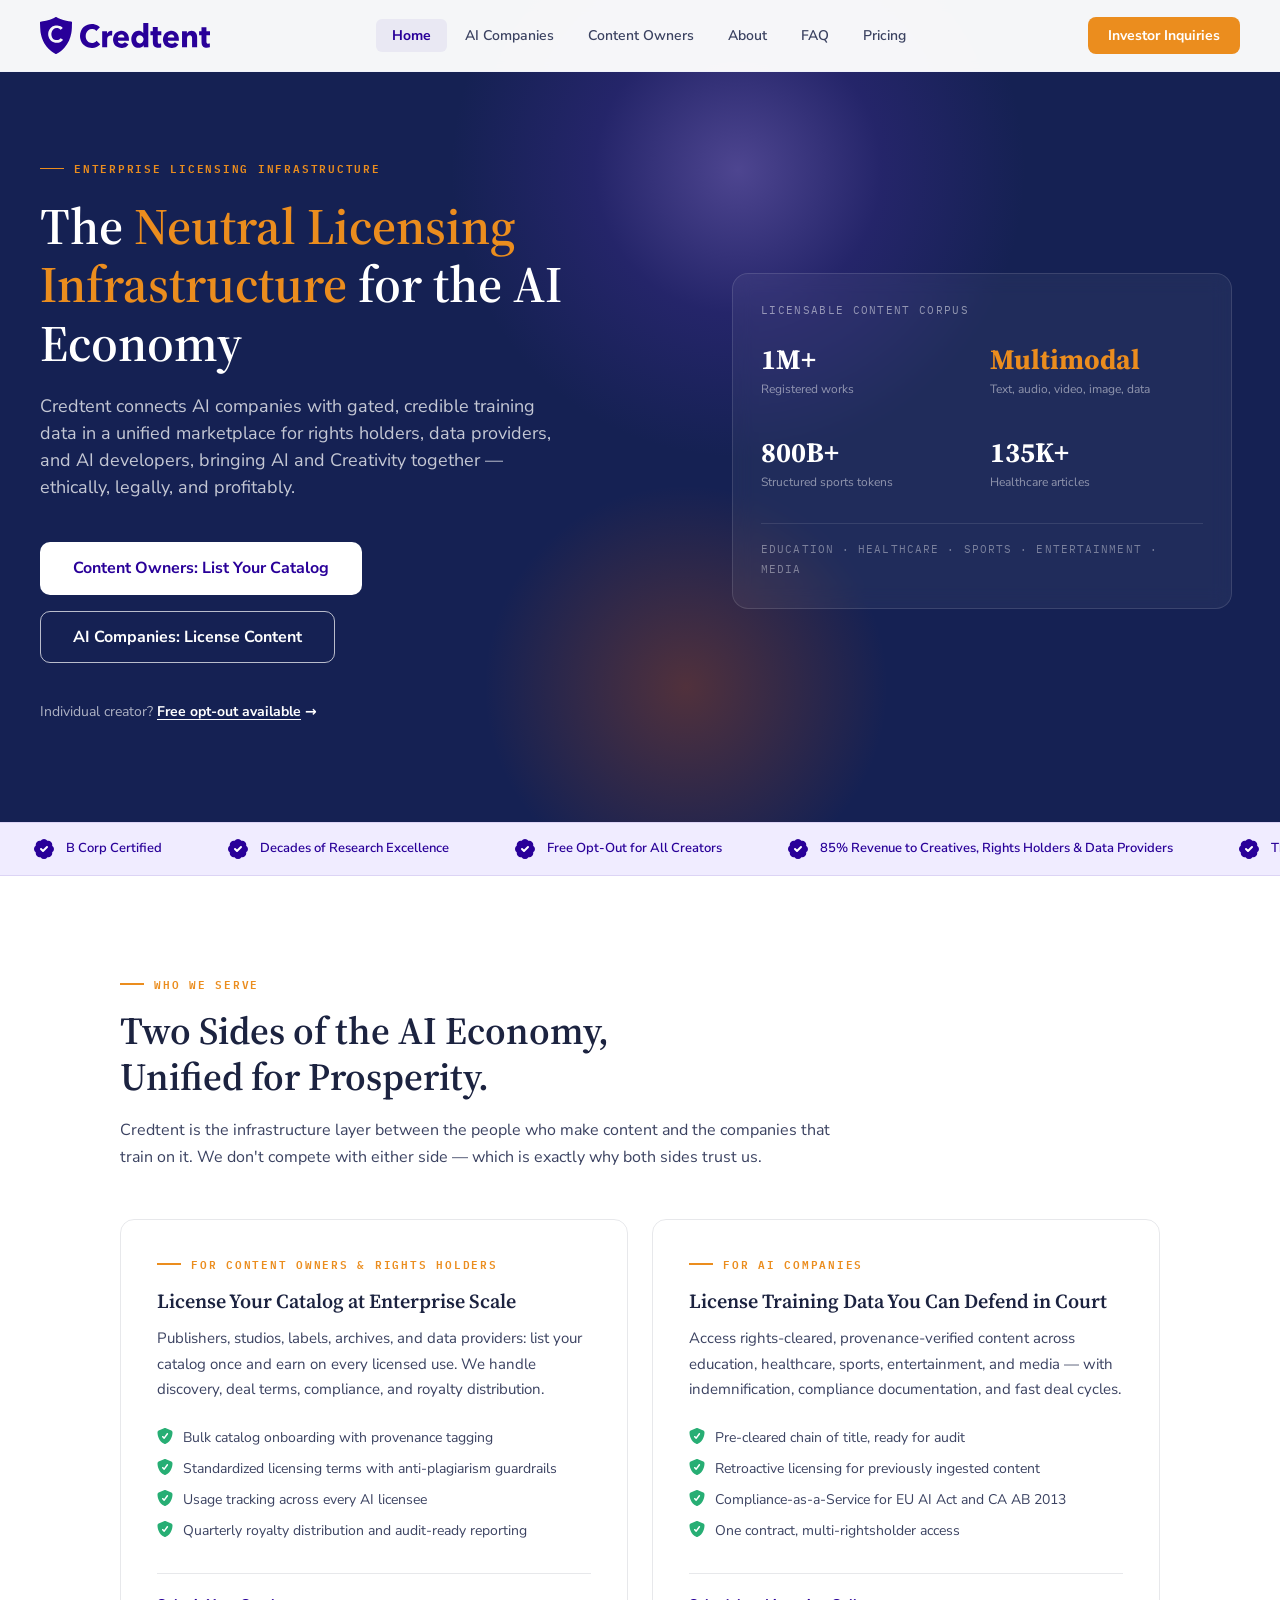
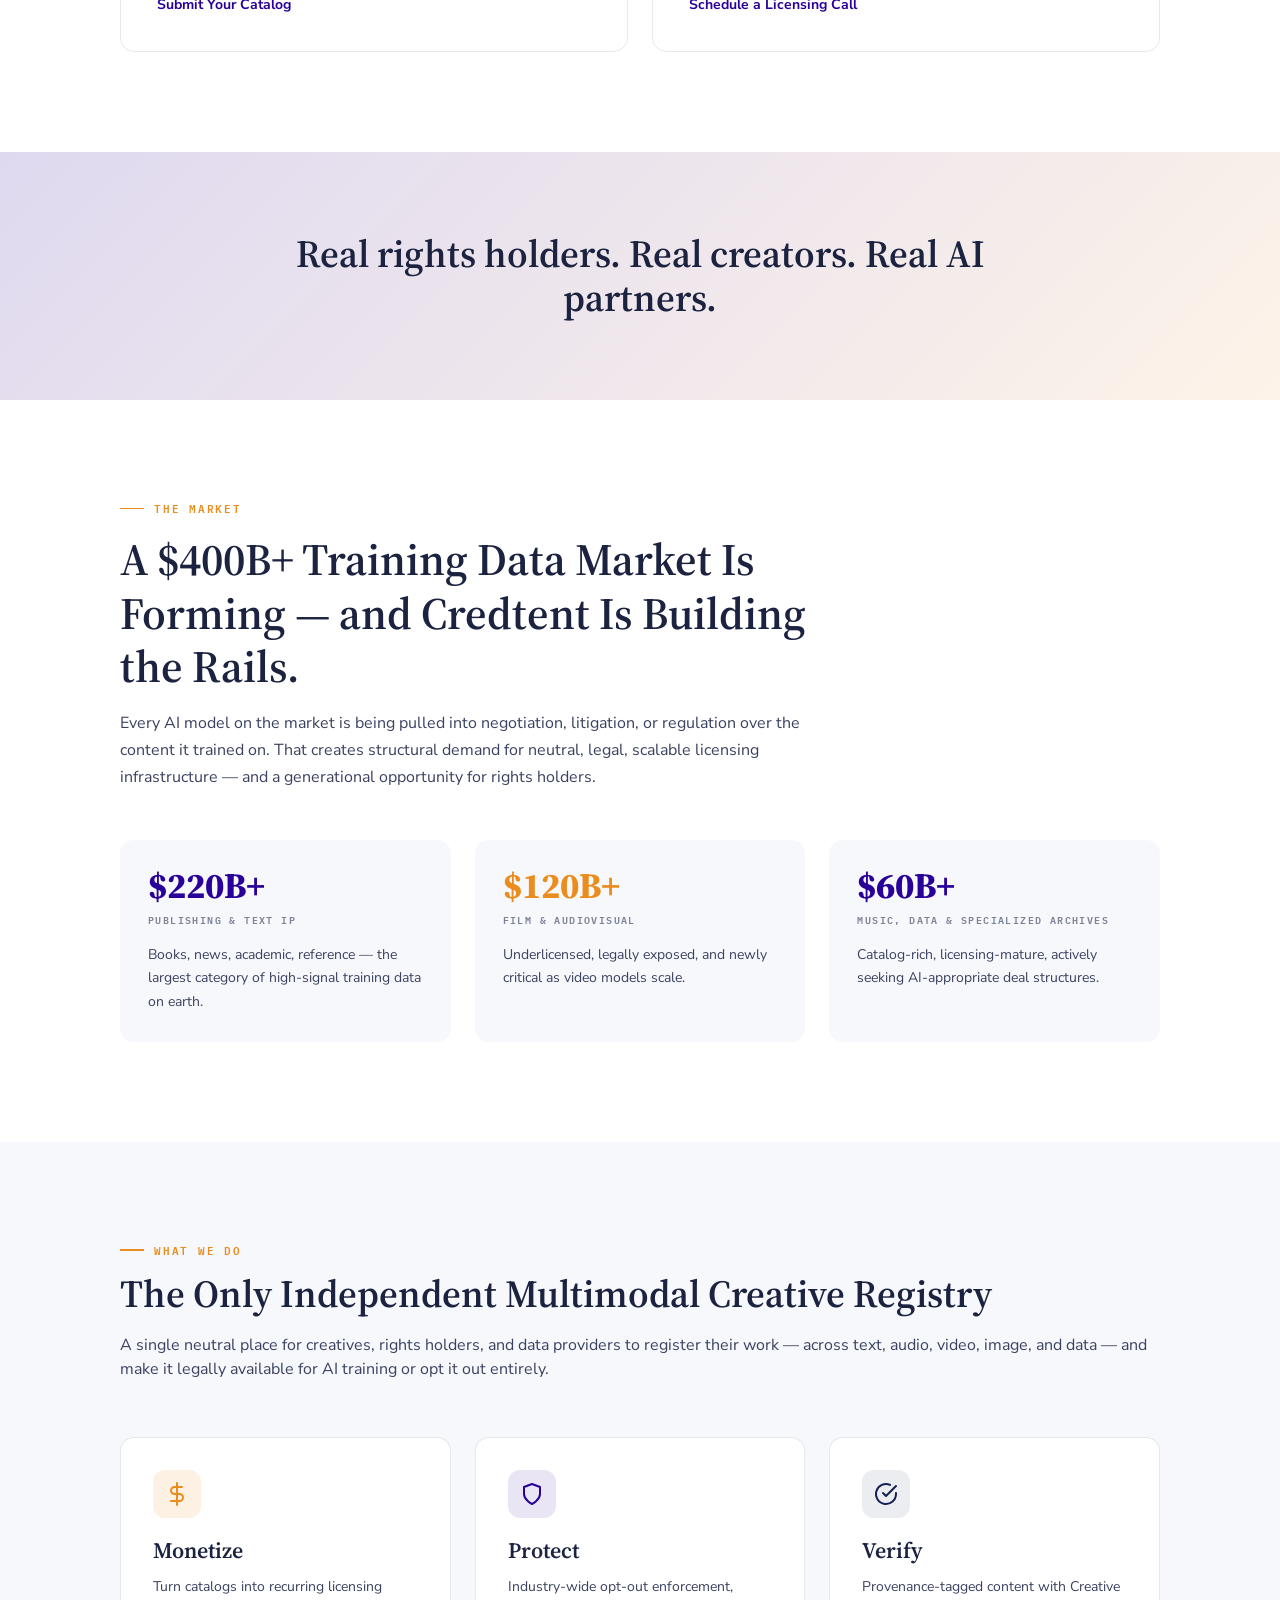
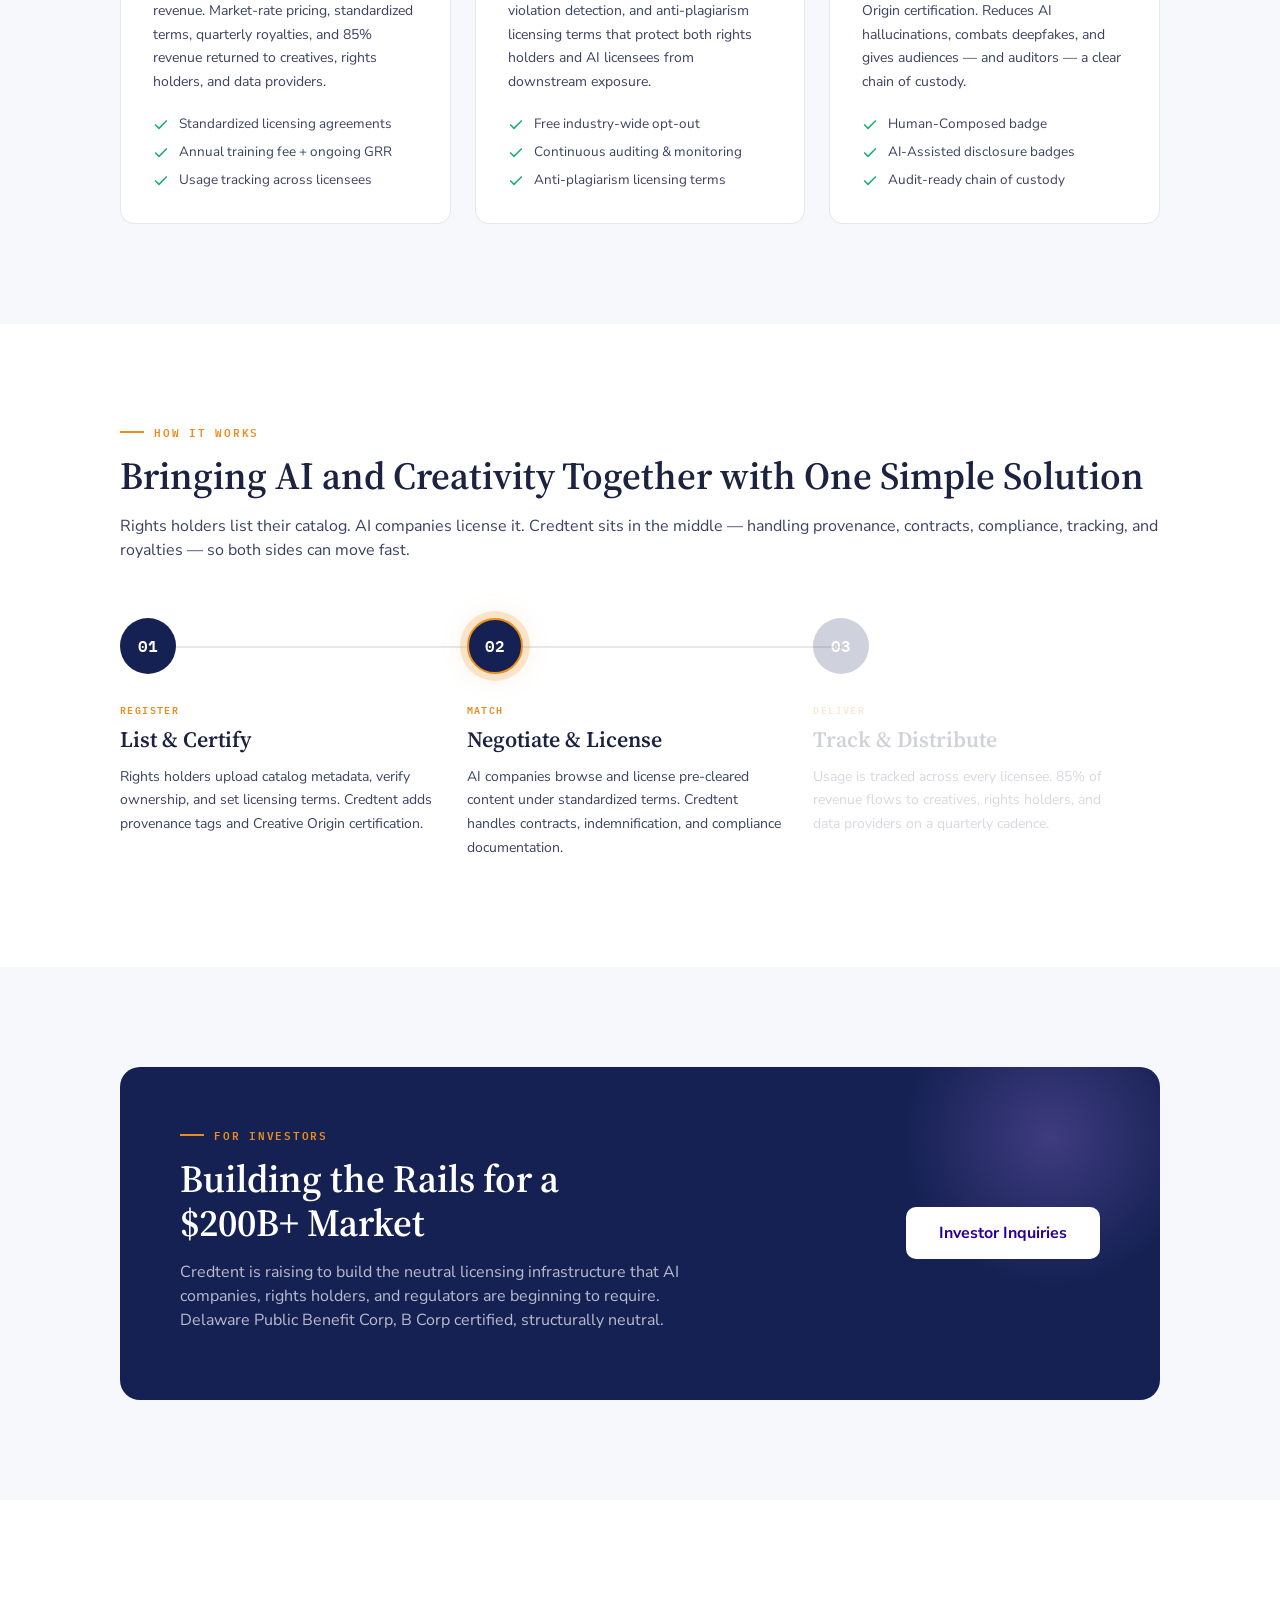
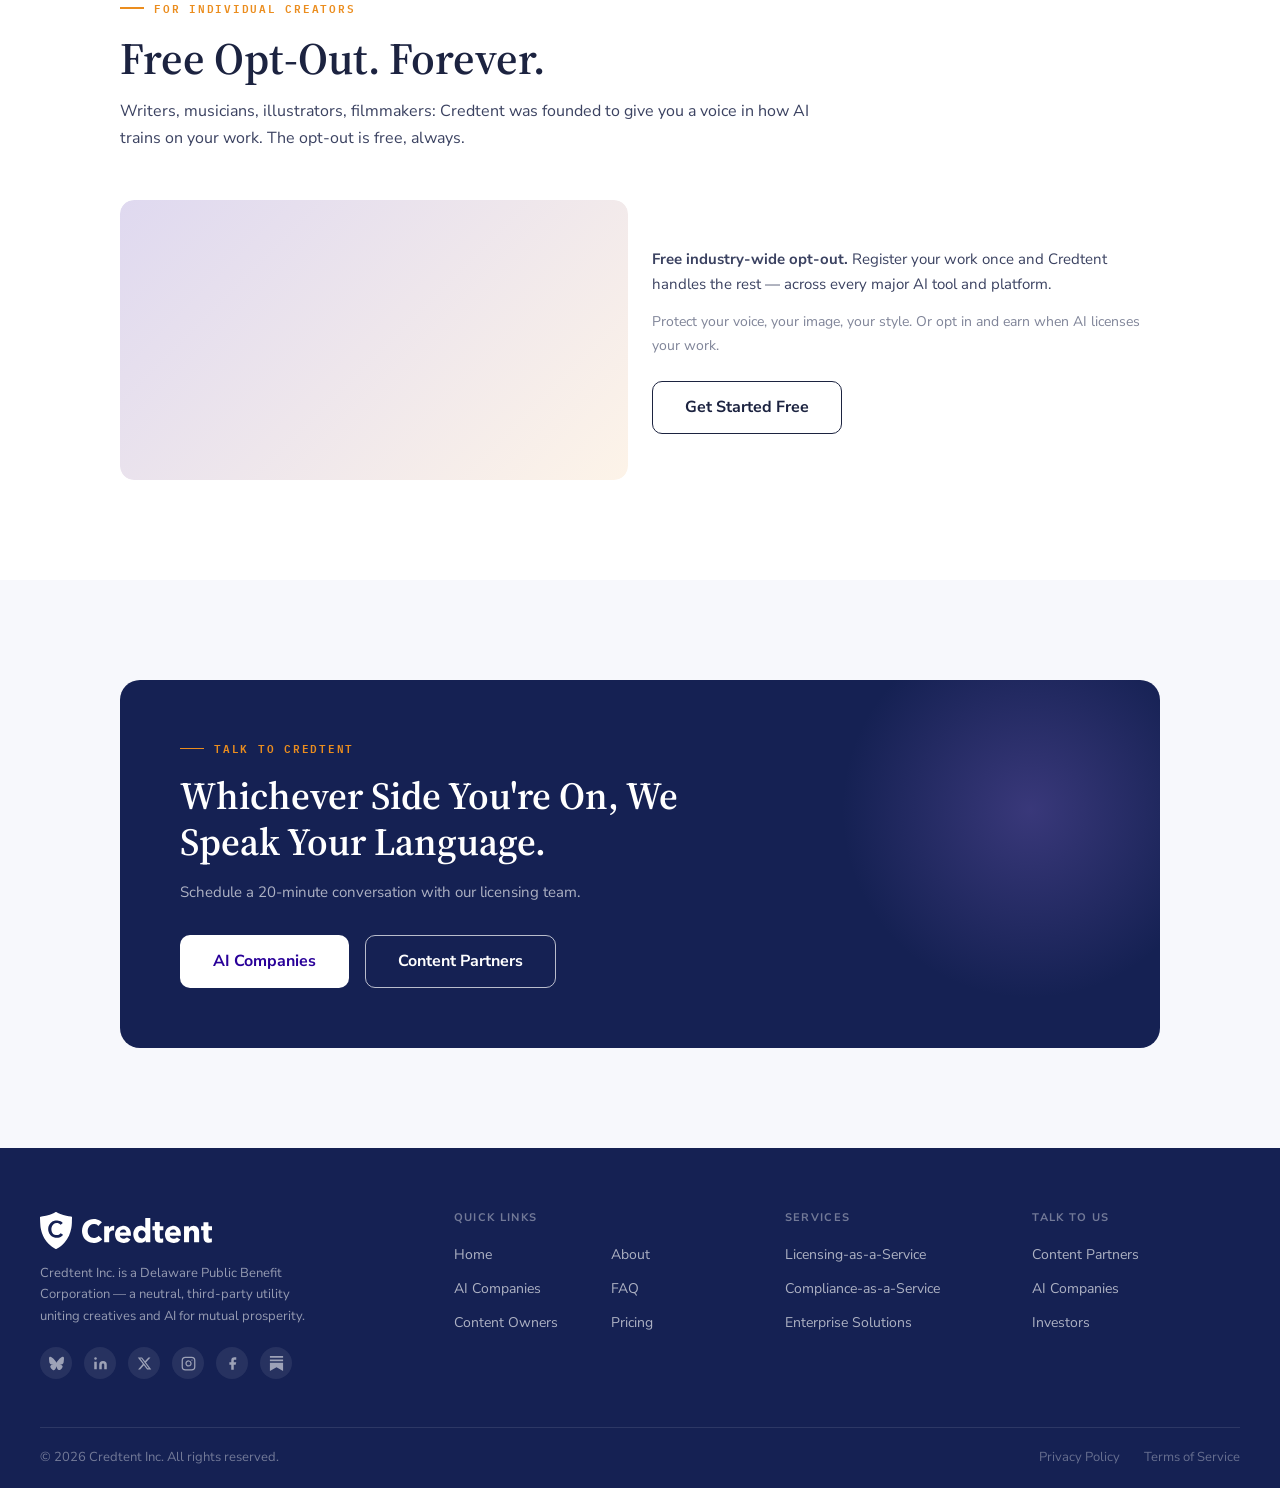
==== commit 5c0968a2: "Wire Who We Serve CTAs to their respective talk anchor sections Co-Authored-By: Claude Sonnet 4.6 <n" ====
--- a/index.html
+++ b/index.html
@@ -102,7 +102,7 @@
           <li>Usage tracking across every AI licensee</li>
           <li>Quarterly royalty distribution and audit-ready reporting</li>
         </ul>
-        <a href="#" class="wws-link">Submit Your Catalog</a>
+        <a href="for-content-owners.html#talk-content" class="wws-link">Submit Your Catalog</a>
       </div>
 
       <div class="wws-card">
@@ -115,7 +115,7 @@
           <li>Compliance-as-a-Service for EU AI Act and CA AB 2013</li>
           <li>One contract, multi-rightsholder access</li>
         </ul>
-        <a href="#" class="wws-link">Schedule a Licensing Call</a>
+        <a href="for-ai-companies.html#talk-licensing" class="wws-link">Schedule a Licensing Call</a>
       </div>
 
     </div>
--- a/styles.css
+++ b/styles.css
@@ -623,8 +623,7 @@
 .aic-stat-card {
   background: #fff;
   border-radius: var(--r-card);
-  padding: 28px 24px;
-  border-top: 3px solid var(--c-purple);
+  padding: 28px;
 }
 .aic-stat-num {
   font-size: clamp(1.75rem, 2.5vw, 2.25rem);
@@ -684,19 +683,23 @@
 .aic-steps-grid::before {
   content: '';
   position: absolute;
-  top: 22px;
+  top: 52px;
   left: 40px;
   right: 40px;
   height: 1px;
   background: var(--c-border);
 }
 .aic-step {
+  background: #fff;
+  border: 1px solid var(--c-border);
+  border-radius: var(--r-card);
+  padding: 24px;
   position: relative;
 }
 .aic-step .step-num {
   position: relative;
   z-index: 1;
-  background: var(--c-bg-light);
+  background: var(--c-navy);
 }
 .aic-step h3 {
   font-size: 1rem;
@@ -804,12 +807,8 @@
 .market-card {
   background: var(--c-bg-light);
   border-radius: var(--r-card);
-  padding: 32px;
-  border-top: 3px solid transparent;
-}
-.market-card--purple { border-top-color: var(--c-purple); }
-.market-card--orange { border-top-color: var(--c-orange); }
-.market-card--navy   { border-top-color: var(--c-navy); }
+  padding: 28px;
+}
 .market-card-stat {
   font-size: clamp(1.75rem, 3vw, 2.25rem);
   font-weight: 800;
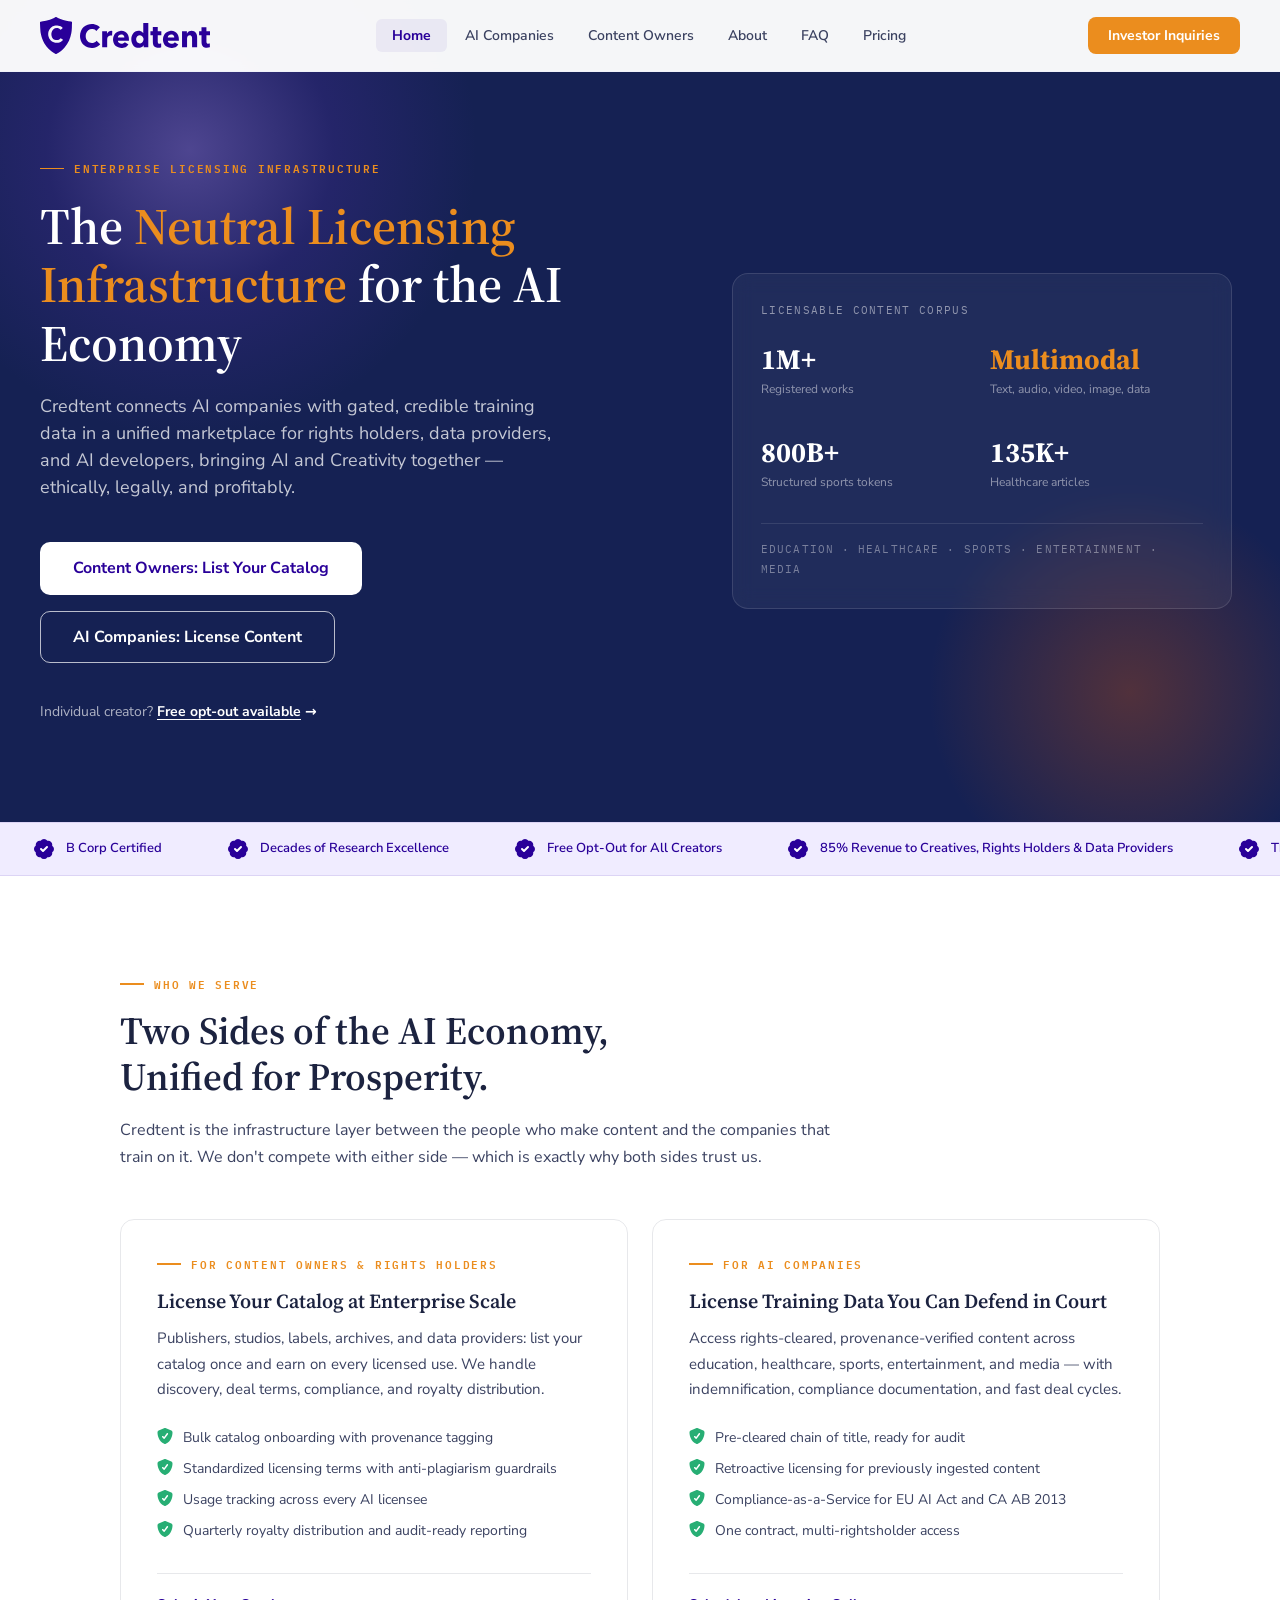
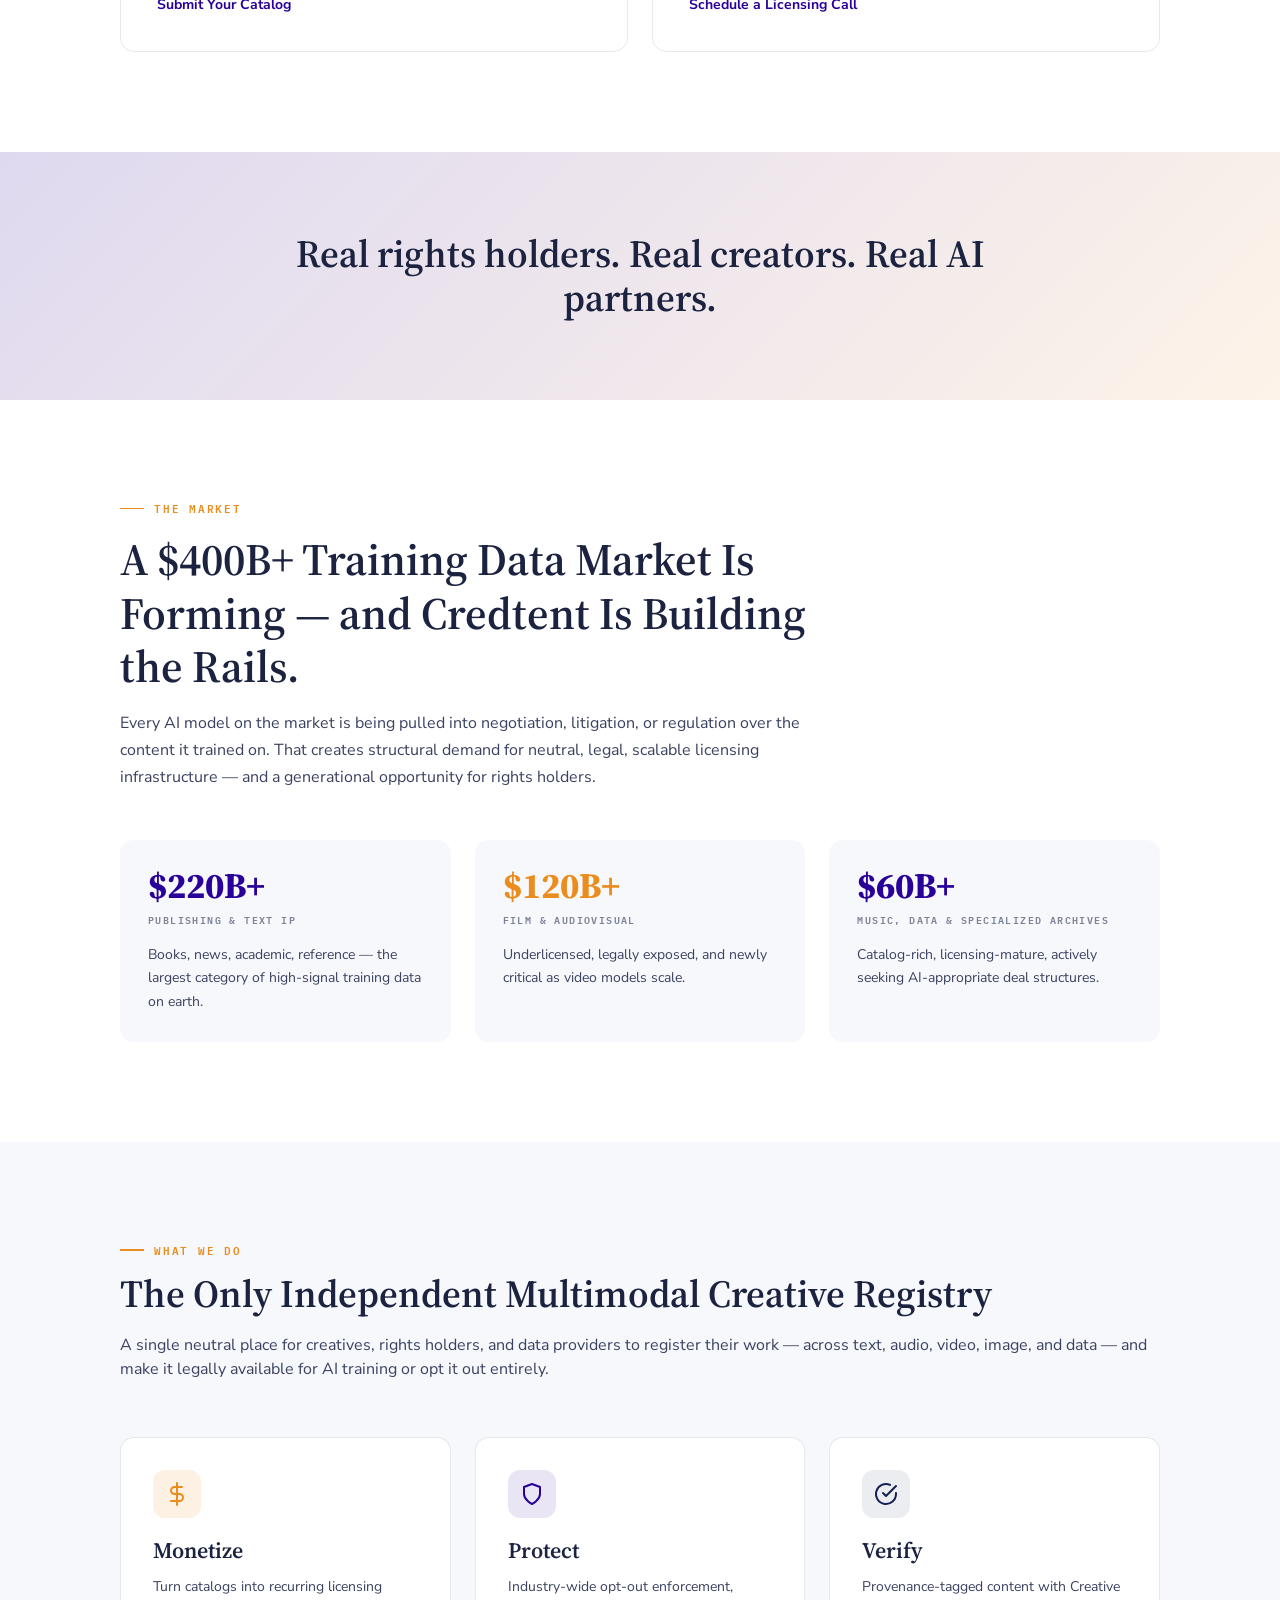
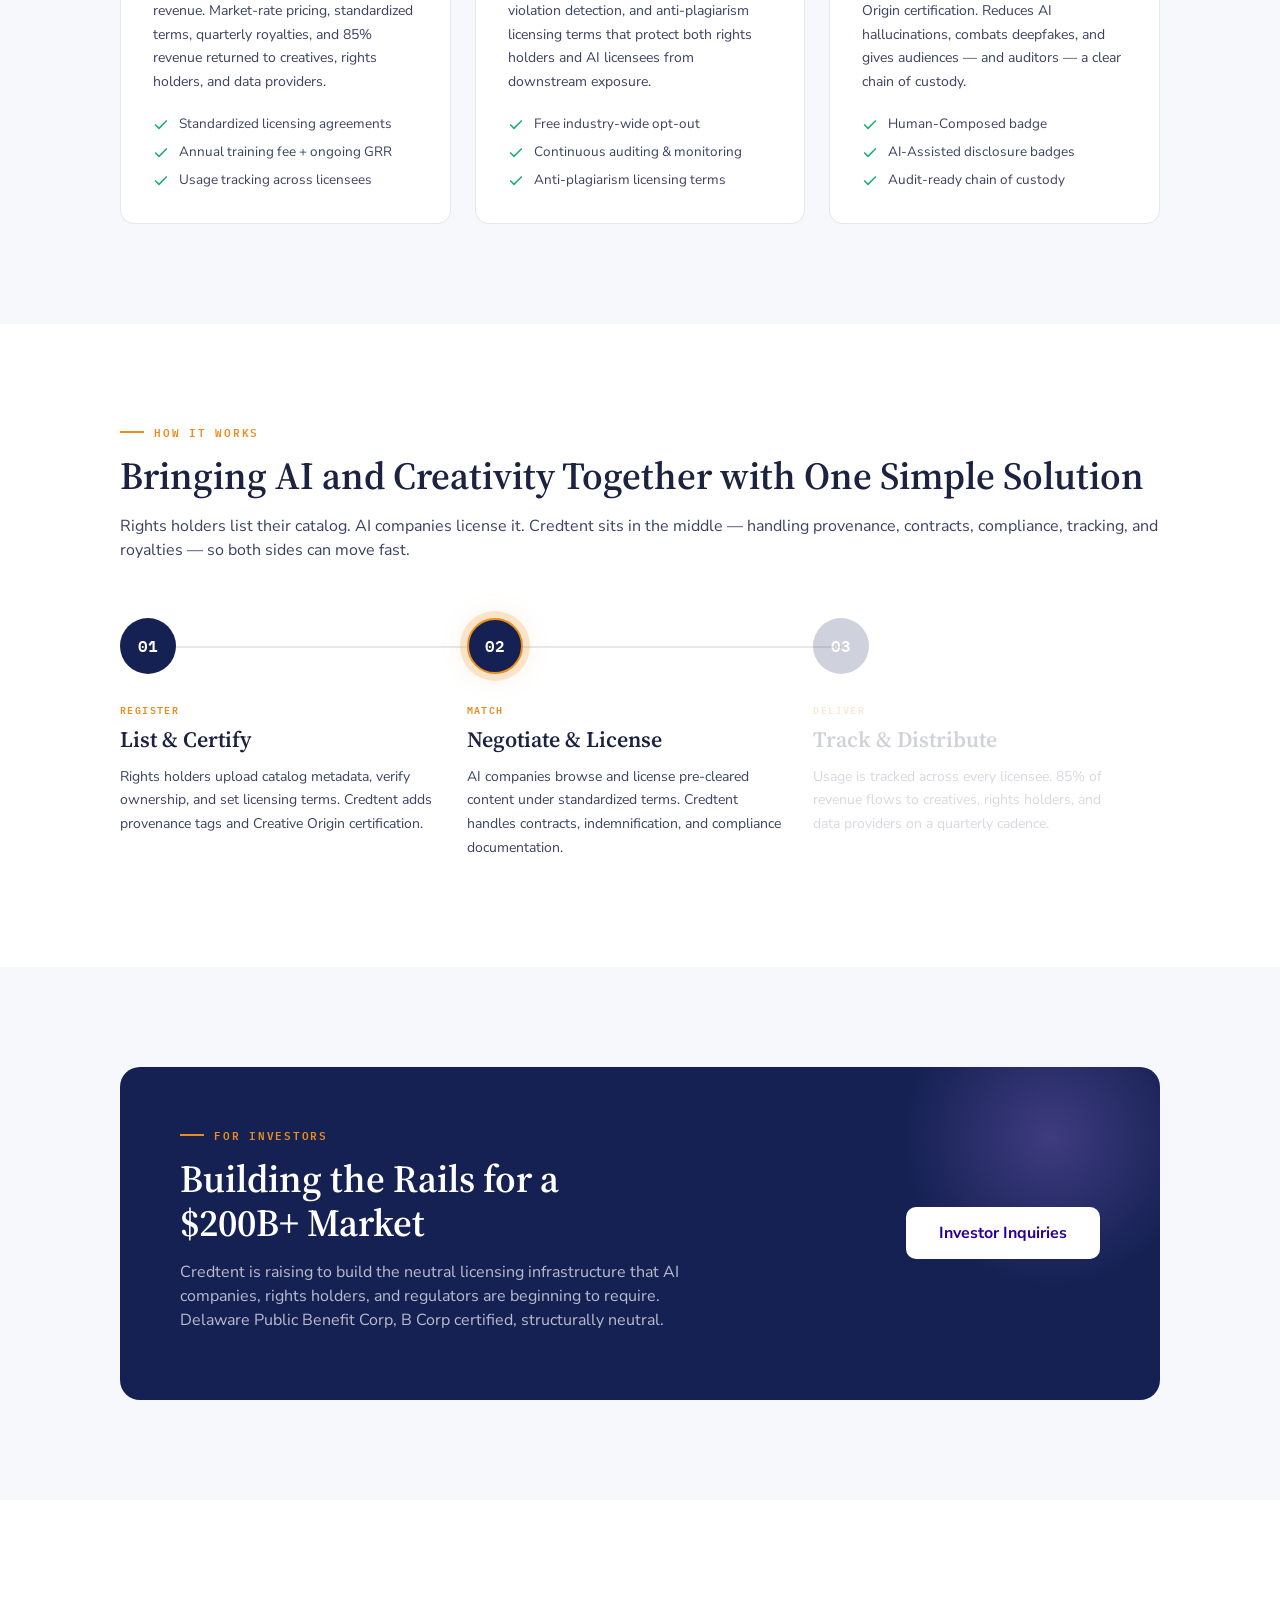
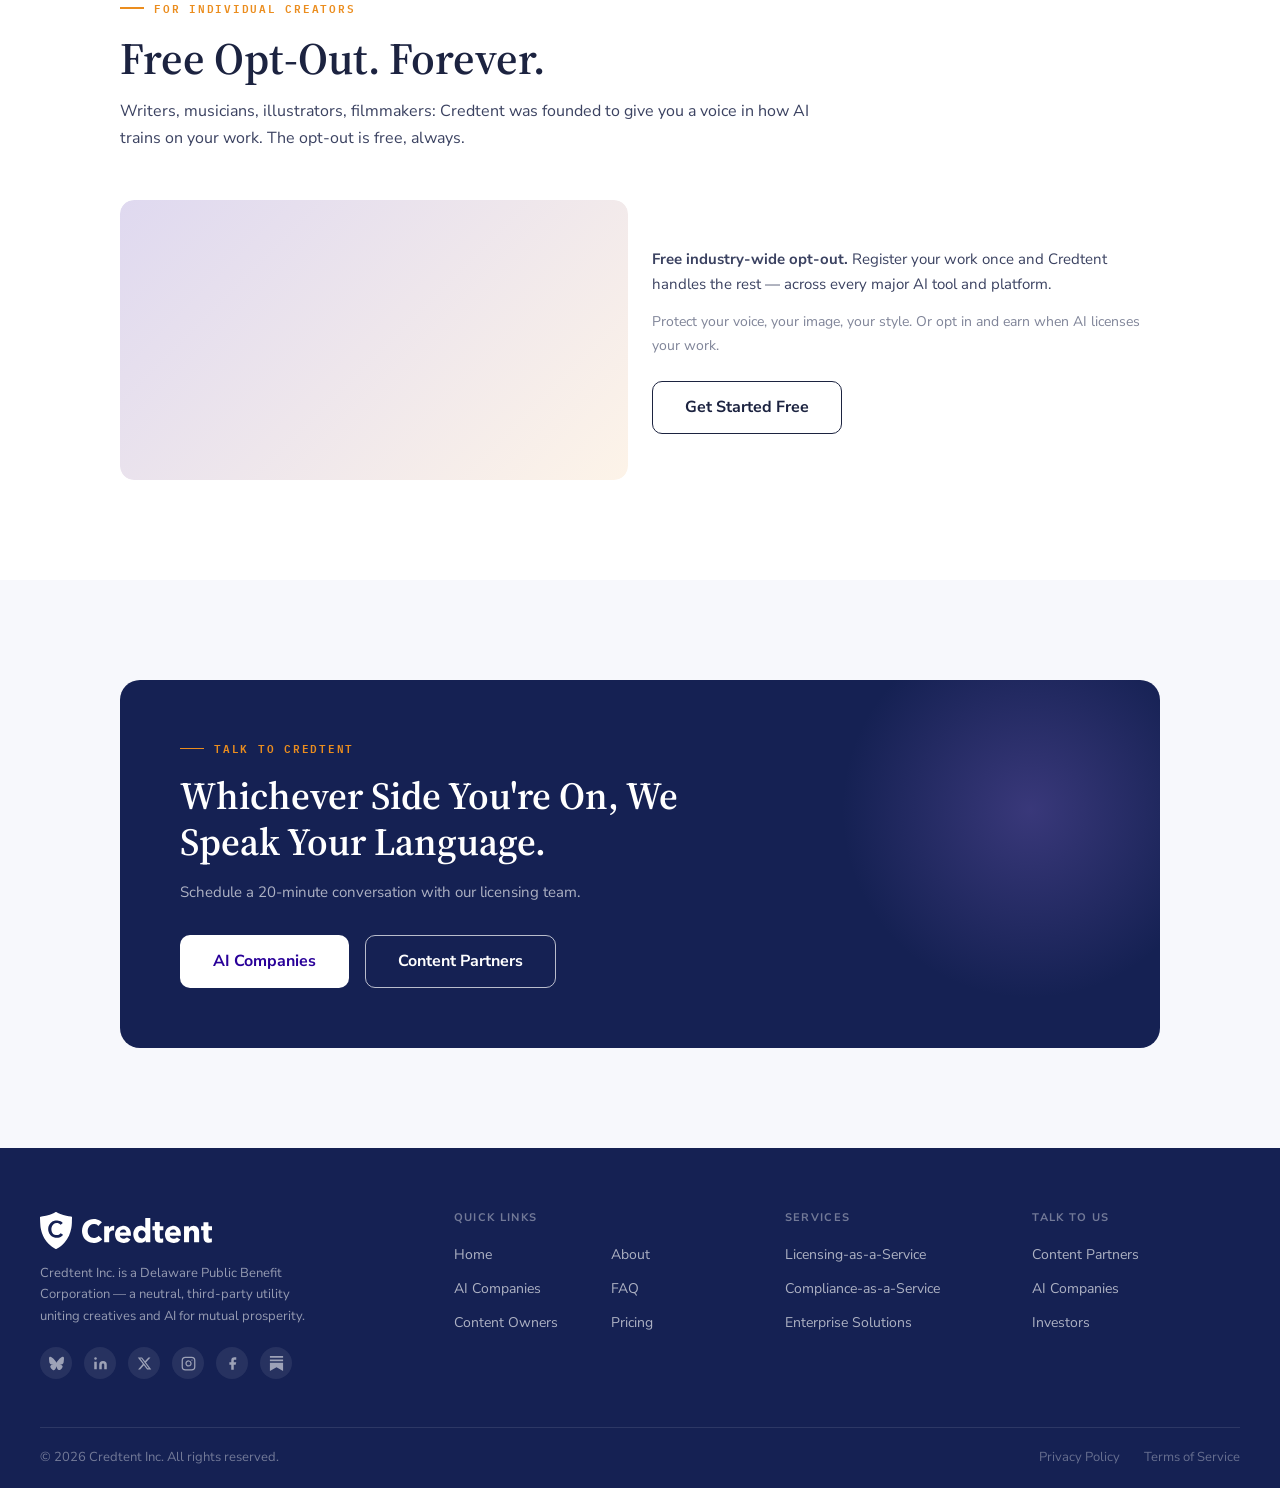
==== commit 18aea22b: "Wire hero CTAs to talk anchor sections on their respective pages Co-Authored-By: Claude Sonnet 4.6 <" ====
--- a/index.html
+++ b/index.html
@@ -21,8 +21,8 @@
         Credtent connects AI companies with gated, credible training data in a unified marketplace for rights holders, data providers, and AI developers, bringing AI and Creativity together — ethically, legally, and profitably.
       </p>
       <div class="hero-actions">
-        <a href="pricing.html" class="btn btn-primary">Content Owners: List Your Catalog</a>
-        <a href="pricing.html" class="btn btn-outline-white">AI Companies: License Content</a>
+        <a href="for-content-owners.html#talk-content" class="btn btn-primary">Content Owners: List Your Catalog</a>
+        <a href="for-ai-companies.html#talk-licensing" class="btn btn-outline-white">AI Companies: License Content</a>
       </div>
       <div style="margin-top:18px;font-size:14px;color:rgba(255,255,255,0.65)">
         Individual creator? <a href="#free-opt-out" style="color:#fff;font-weight:700;text-decoration:none"><span style="text-decoration:underline;text-underline-offset:3px">Free opt-out available</span> →</a>
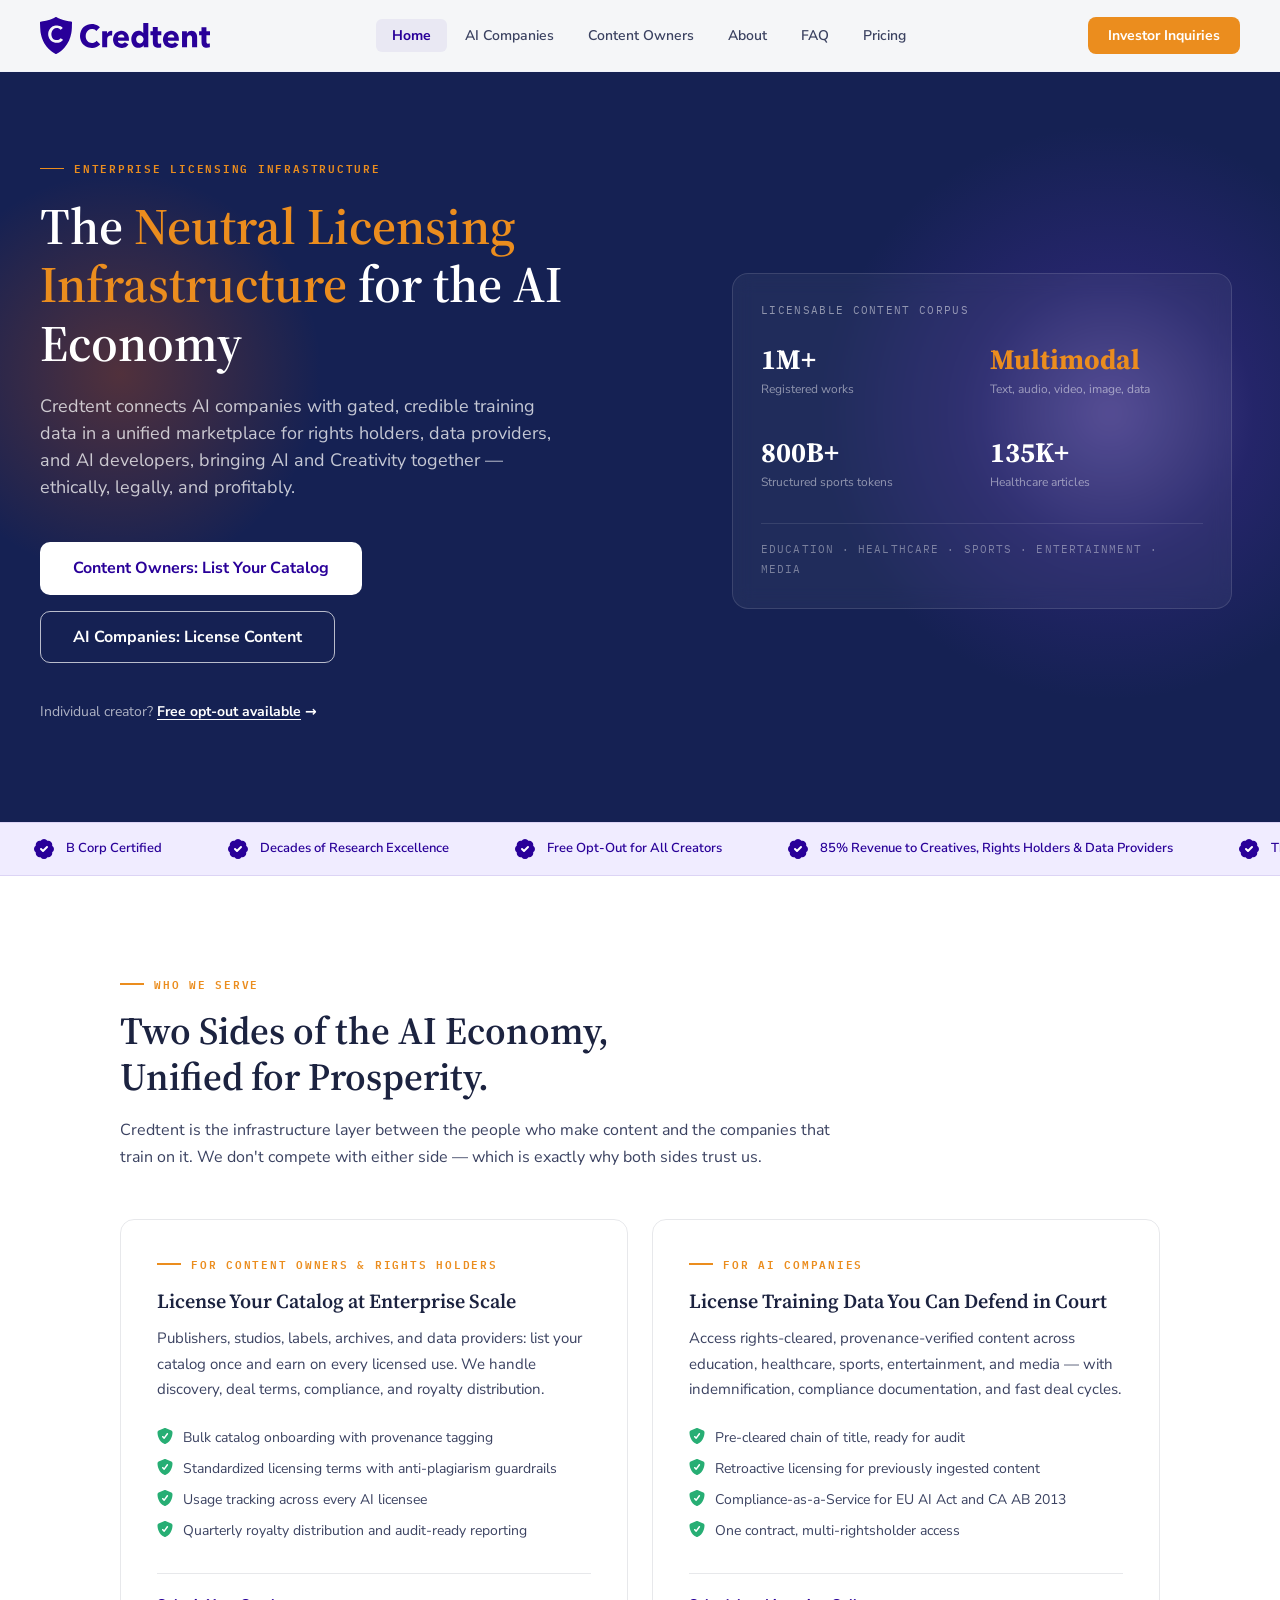
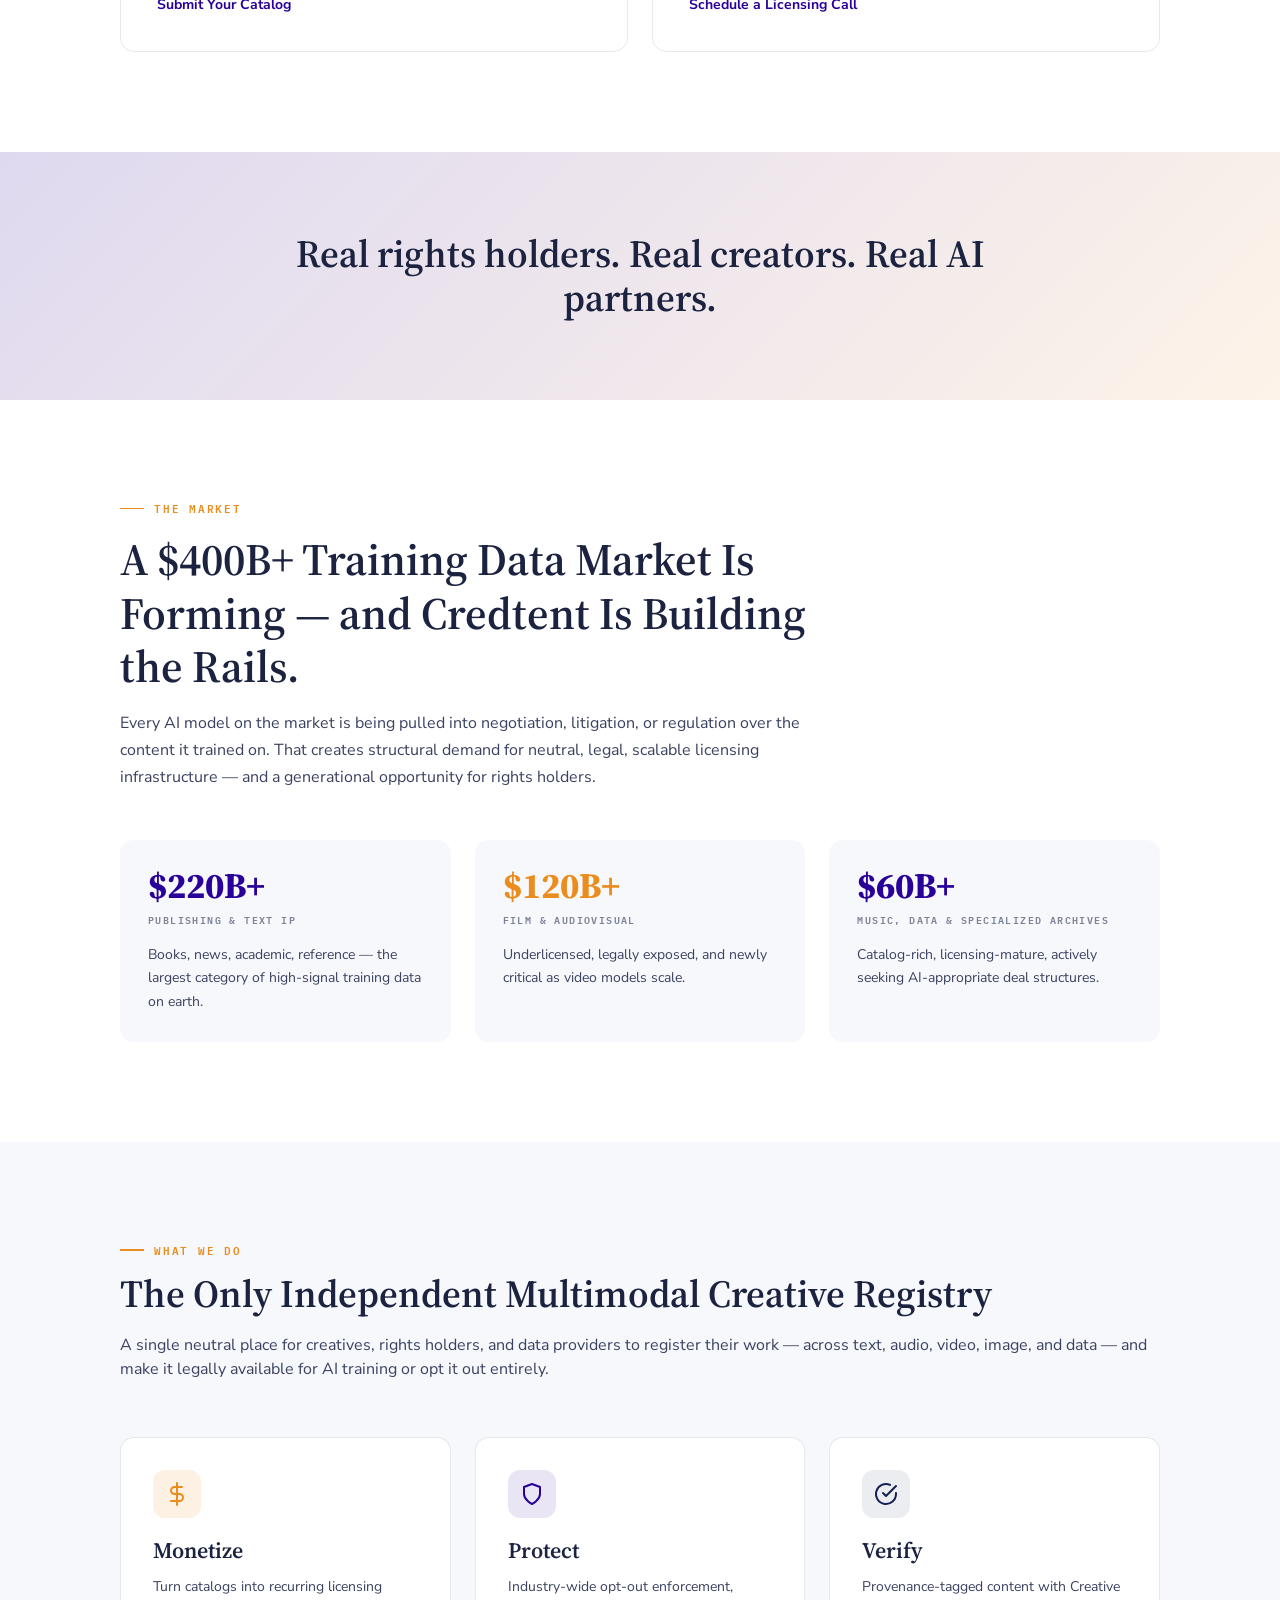
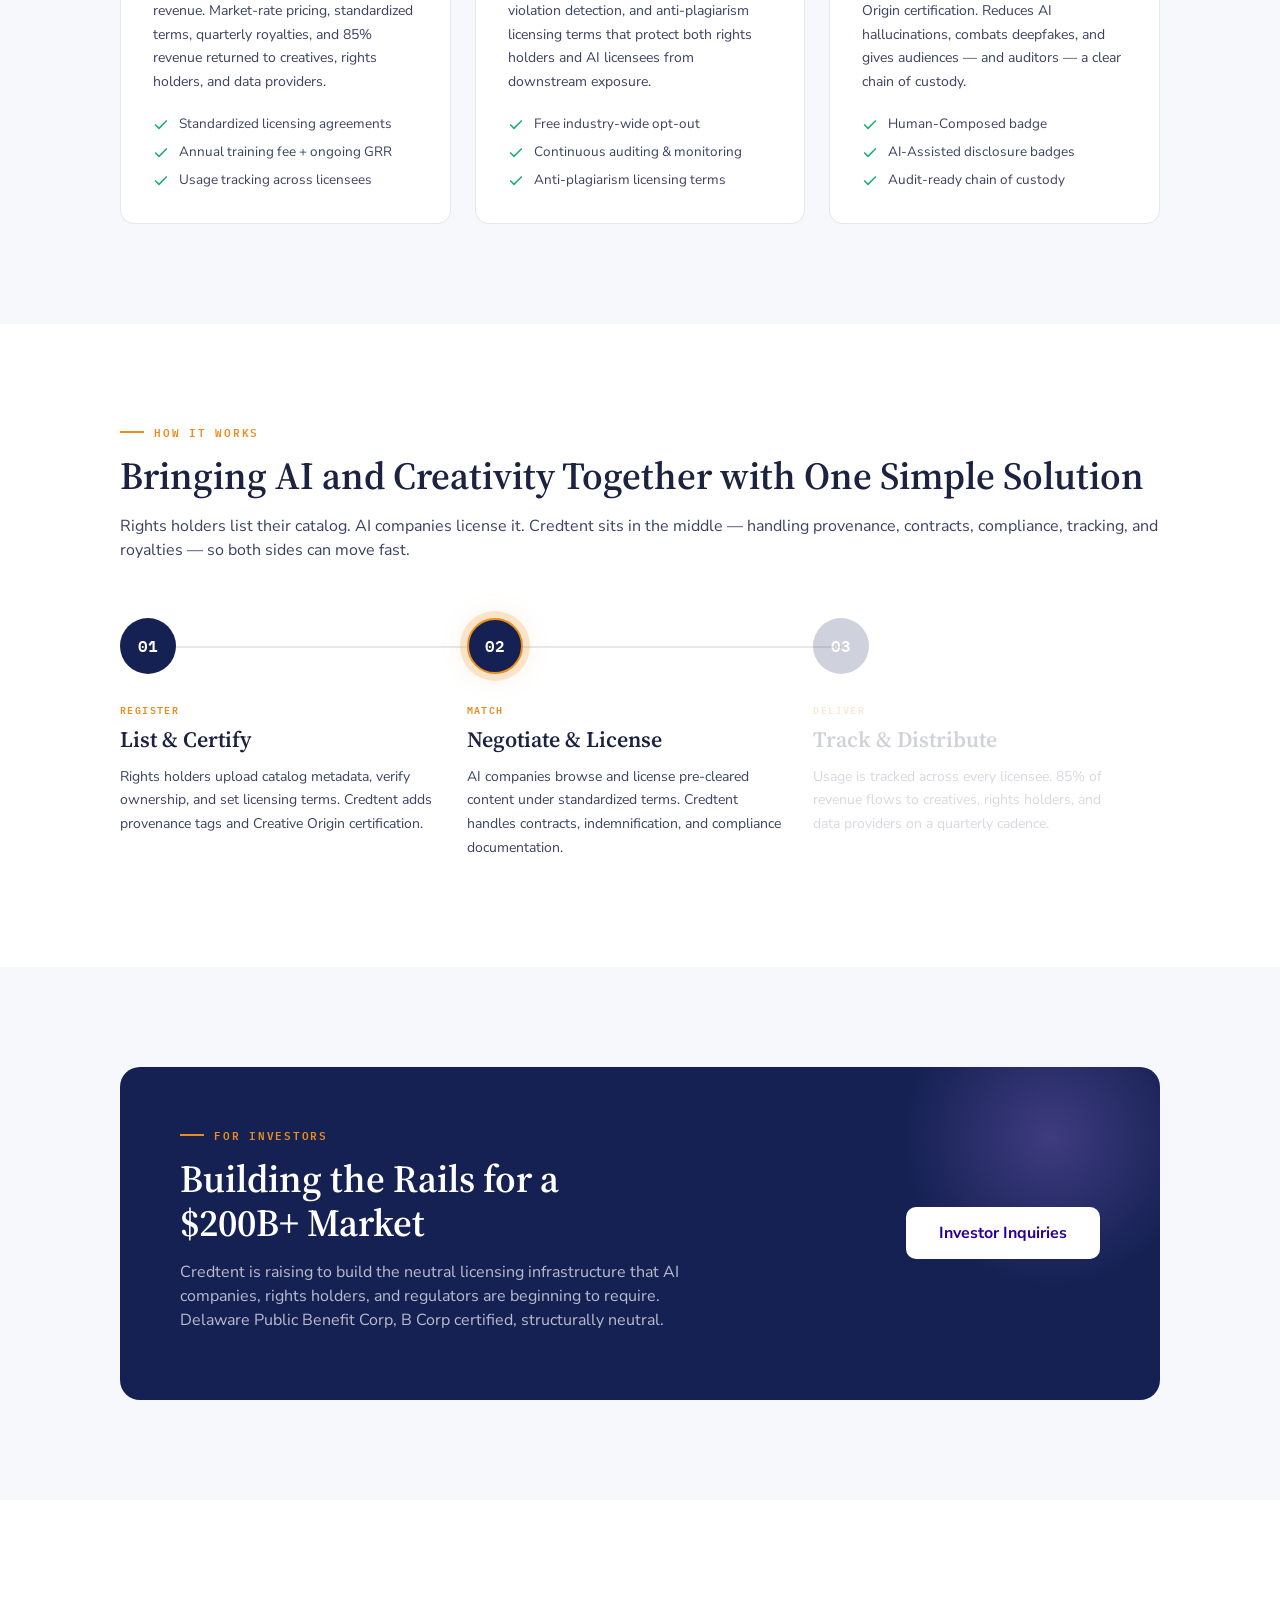
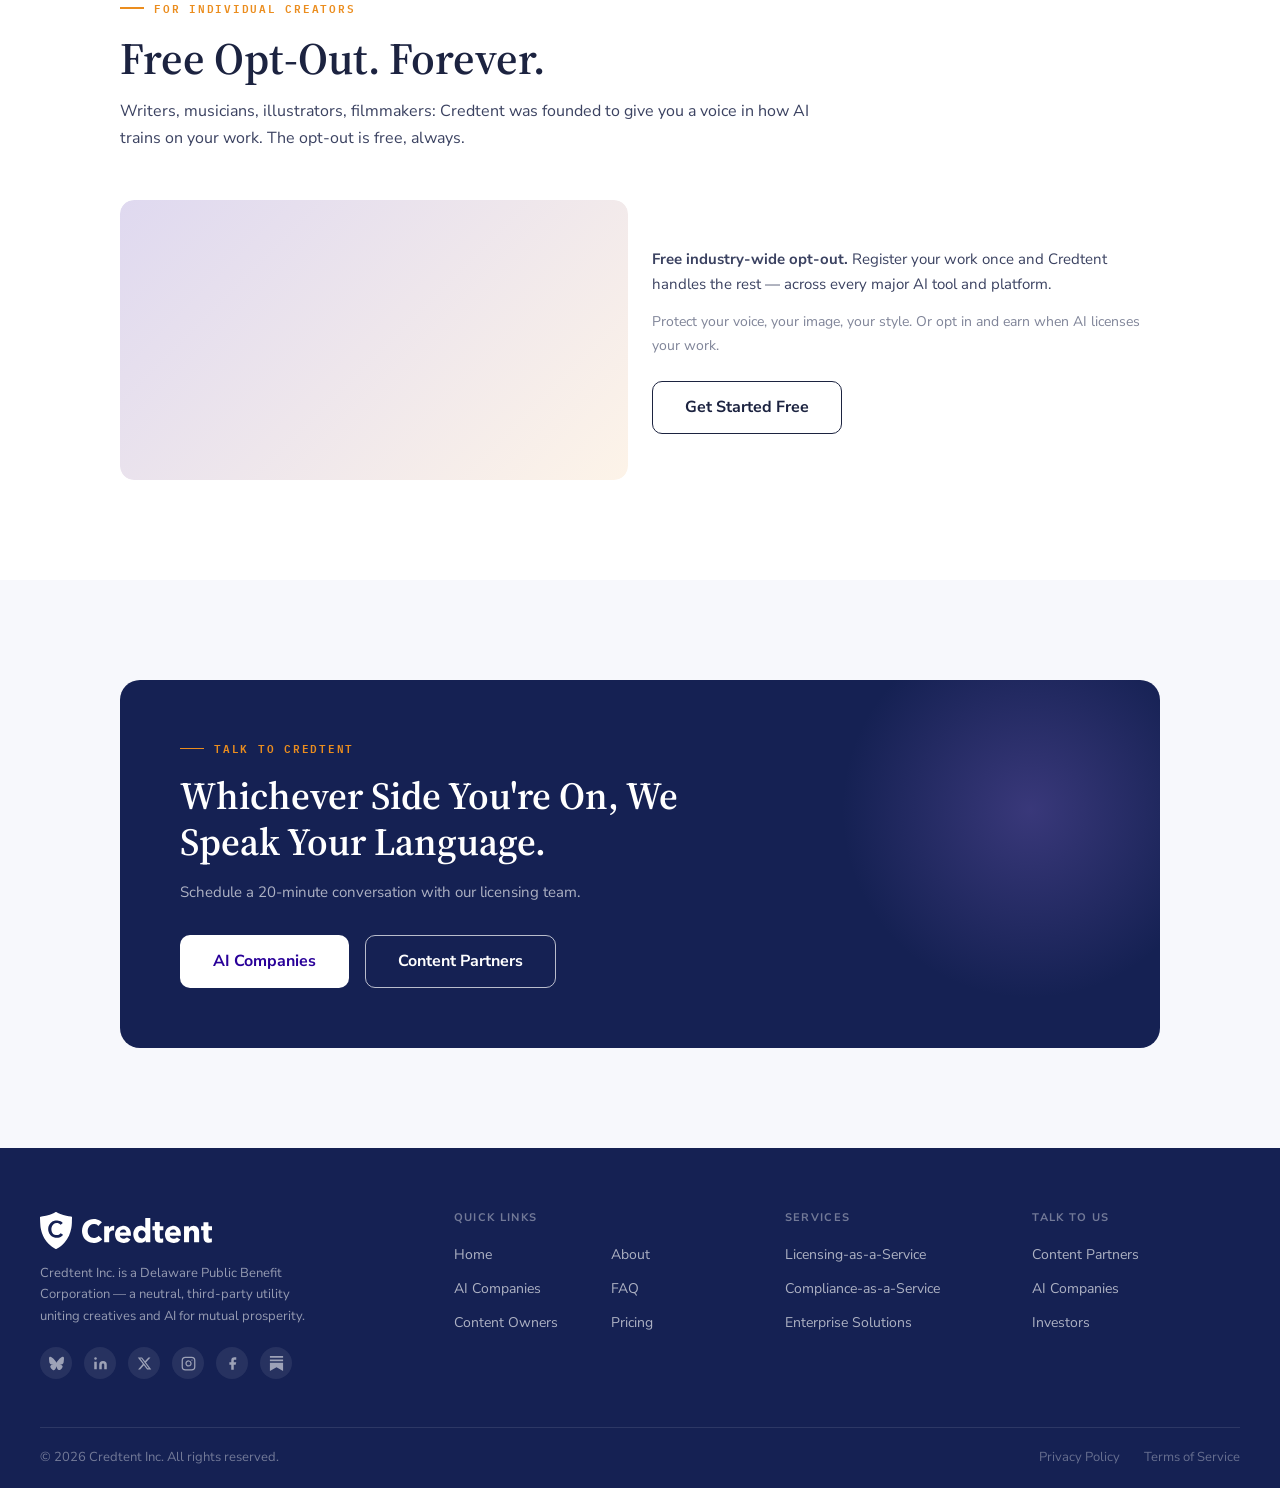
==== commit c9a40abf: "Wire home page bottom CTA buttons to talk anchor sections Co-Authored-By: Claude Sonnet 4.6 <noreply" ====
--- a/index.html
+++ b/index.html
@@ -325,8 +325,8 @@
         <h2 style="color:#fff;font-size:clamp(1.75rem,3vw,2.5rem);margin-bottom:16px;line-height:1.2">Whichever Side You're On, We Speak Your Language.</h2>
         <p style="color:rgba(255,255,255,0.65);font-size:15px;margin-bottom:32px">Schedule a 20-minute conversation with our licensing team.</p>
         <div style="display:flex;gap:16px;flex-wrap:wrap">
-          <a href="for-ai-companies.html" class="btn btn-primary">AI Companies</a>
-          <a href="for-content-owners.html" class="btn btn-outline-white">Content Partners</a>
+          <a href="for-ai-companies.html#talk-licensing" class="btn btn-primary">AI Companies</a>
+          <a href="for-content-owners.html#talk-content" class="btn btn-outline-white">Content Partners</a>
         </div>
       </div>
     </div>
--- a/styles.css
+++ b/styles.css
@@ -2347,6 +2347,21 @@
   .co-steps-grid { grid-template-columns: 1fr 1fr; }
   .co-steps-grid::before { display: none; }
   .fco-economics { grid-template-columns: 1fr; gap: 32px; }
+
+  /* FAQ tabs: scroll horizontally instead of overflowing the viewport */
+  .faq-tabs {
+    overflow-x: auto;
+    -webkit-overflow-scrolling: touch;
+    scrollbar-width: none;        /* Firefox */
+    padding-right: 24px;          /* peek hint — last tab doesn't butt against edge */
+  }
+  .faq-tabs::-webkit-scrollbar { display: none; } /* Chrome/Safari */
+
+  /* overflow-x:auto forces overflow-y:auto, which clips the active tab's
+     margin-bottom:-2px indicator. Replace with an inset box-shadow that
+     draws the orange line inside the element so no overflow is needed. */
+  .faq-tab        { margin-bottom: 0; border-bottom-color: transparent !important; }
+  .faq-tab.active { box-shadow: inset 0 -2px 0 var(--c-orange); }
 }
 
 /* ── Two-column service section layout ───────────────────── */
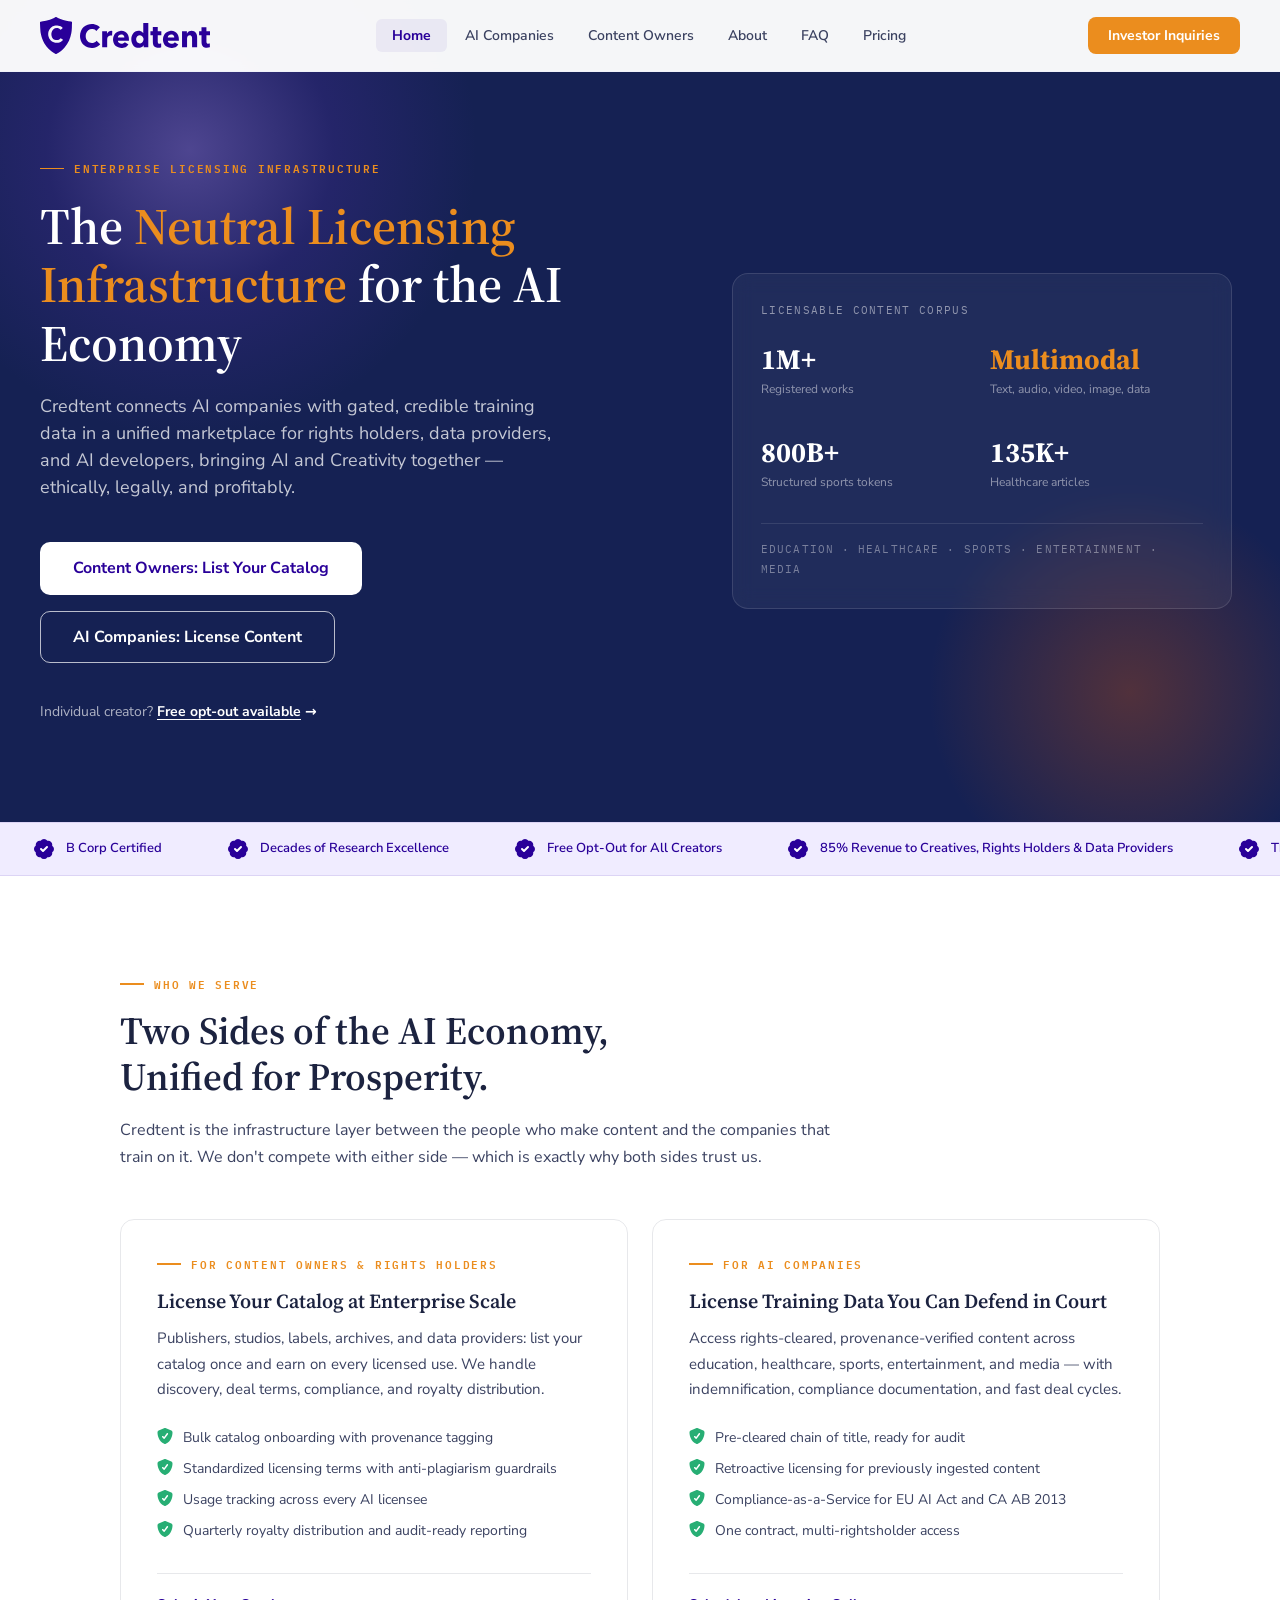
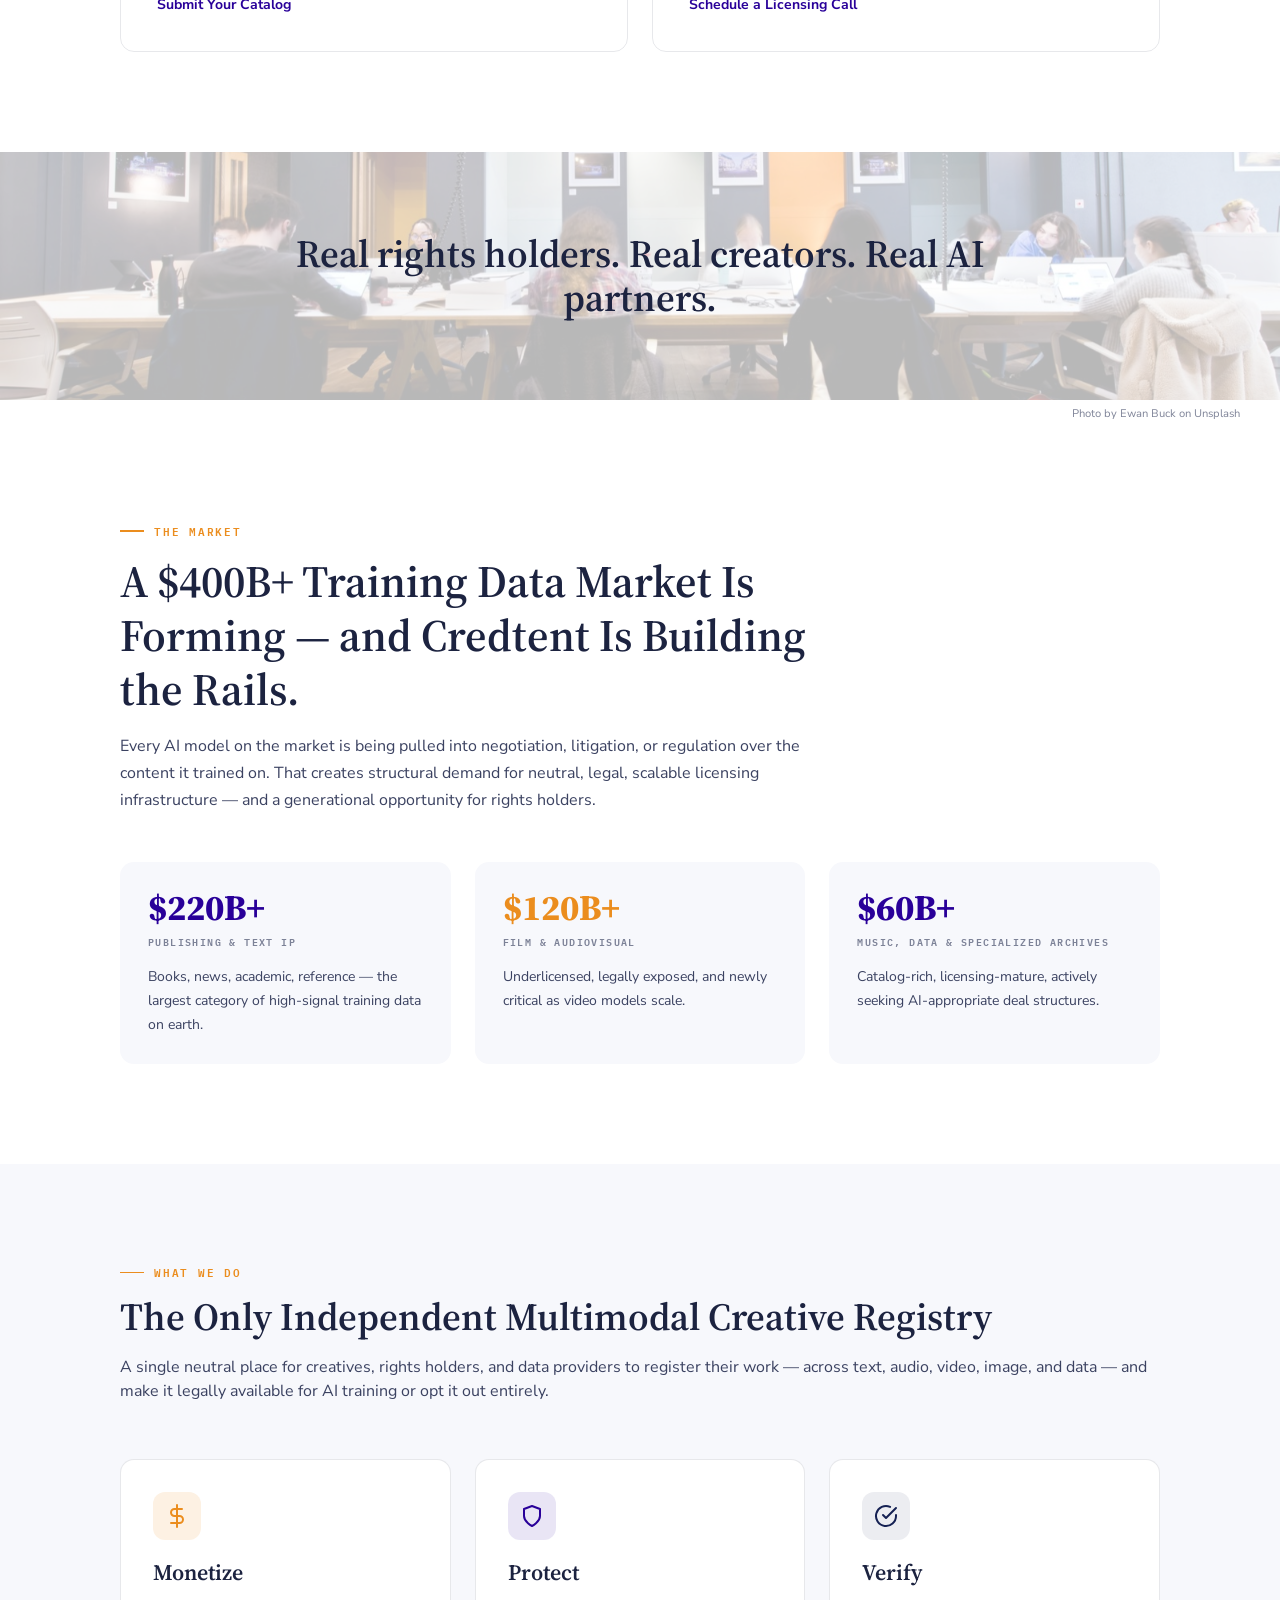
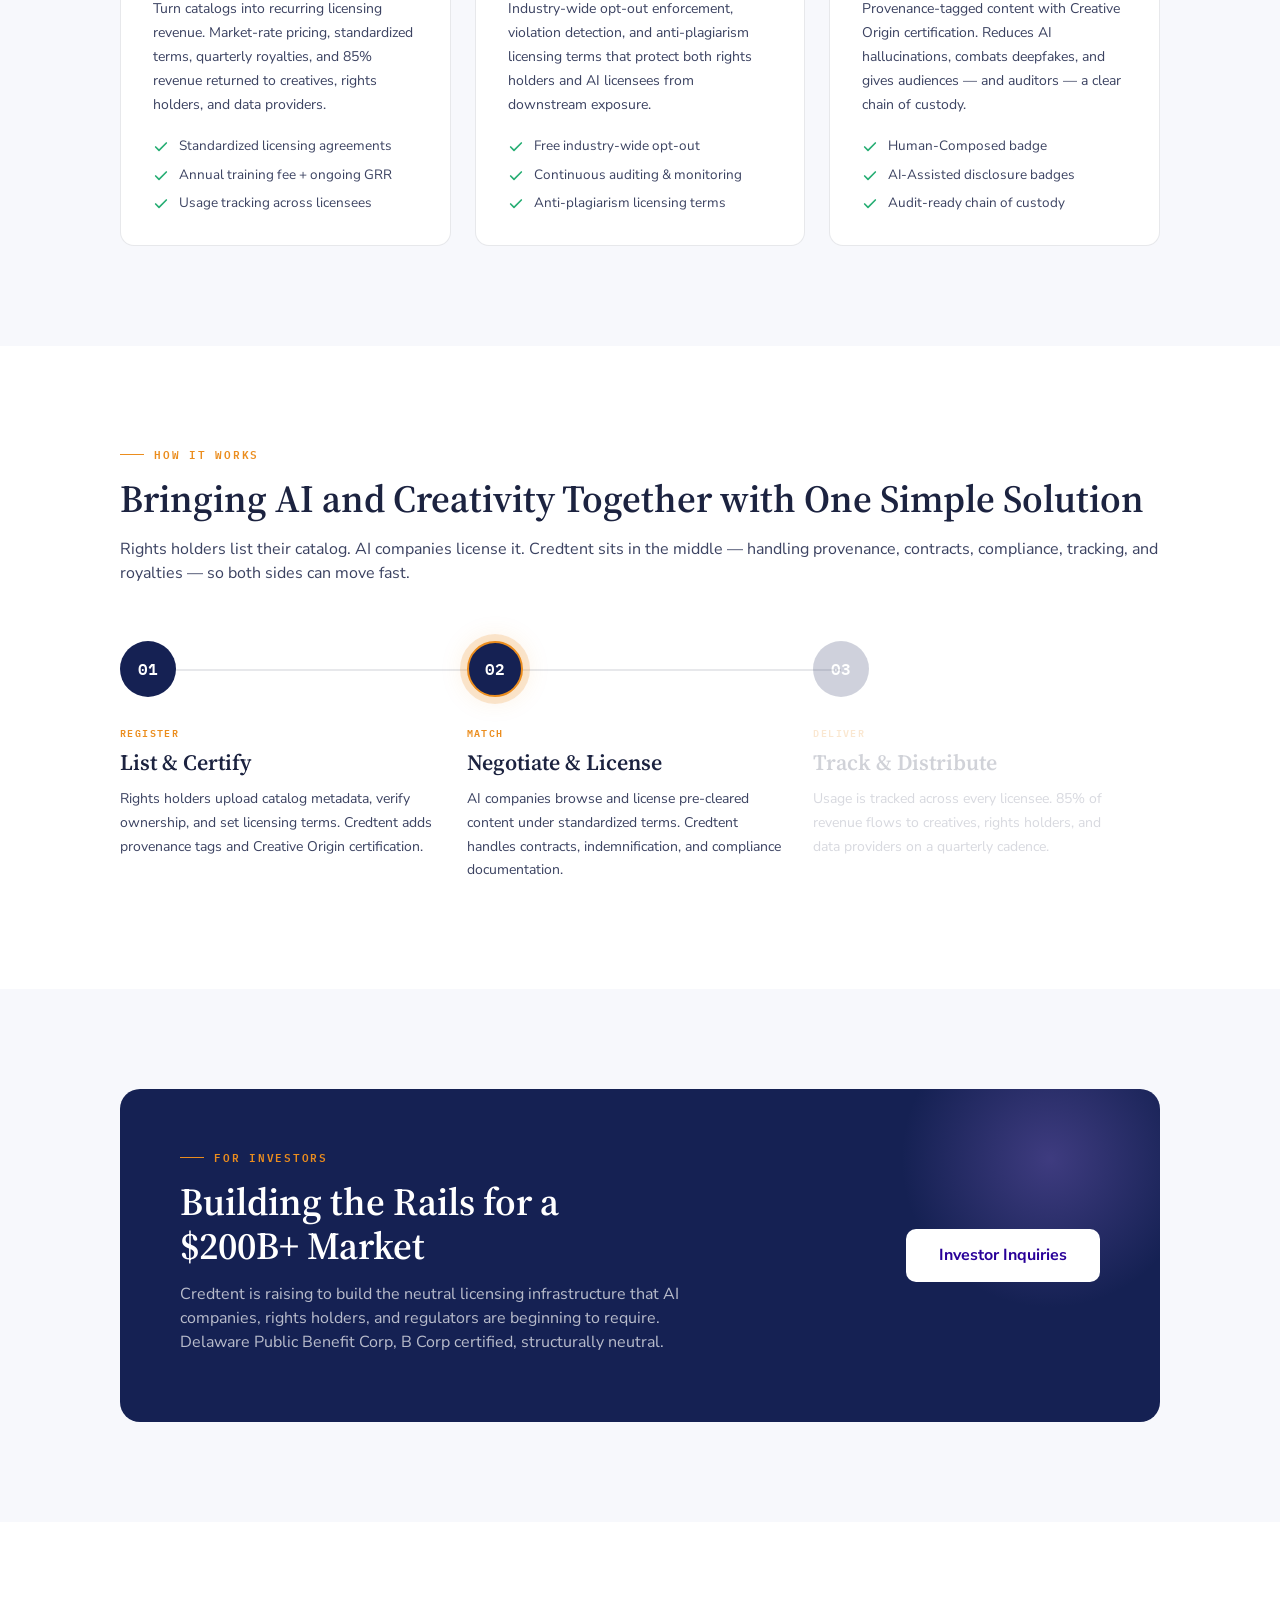
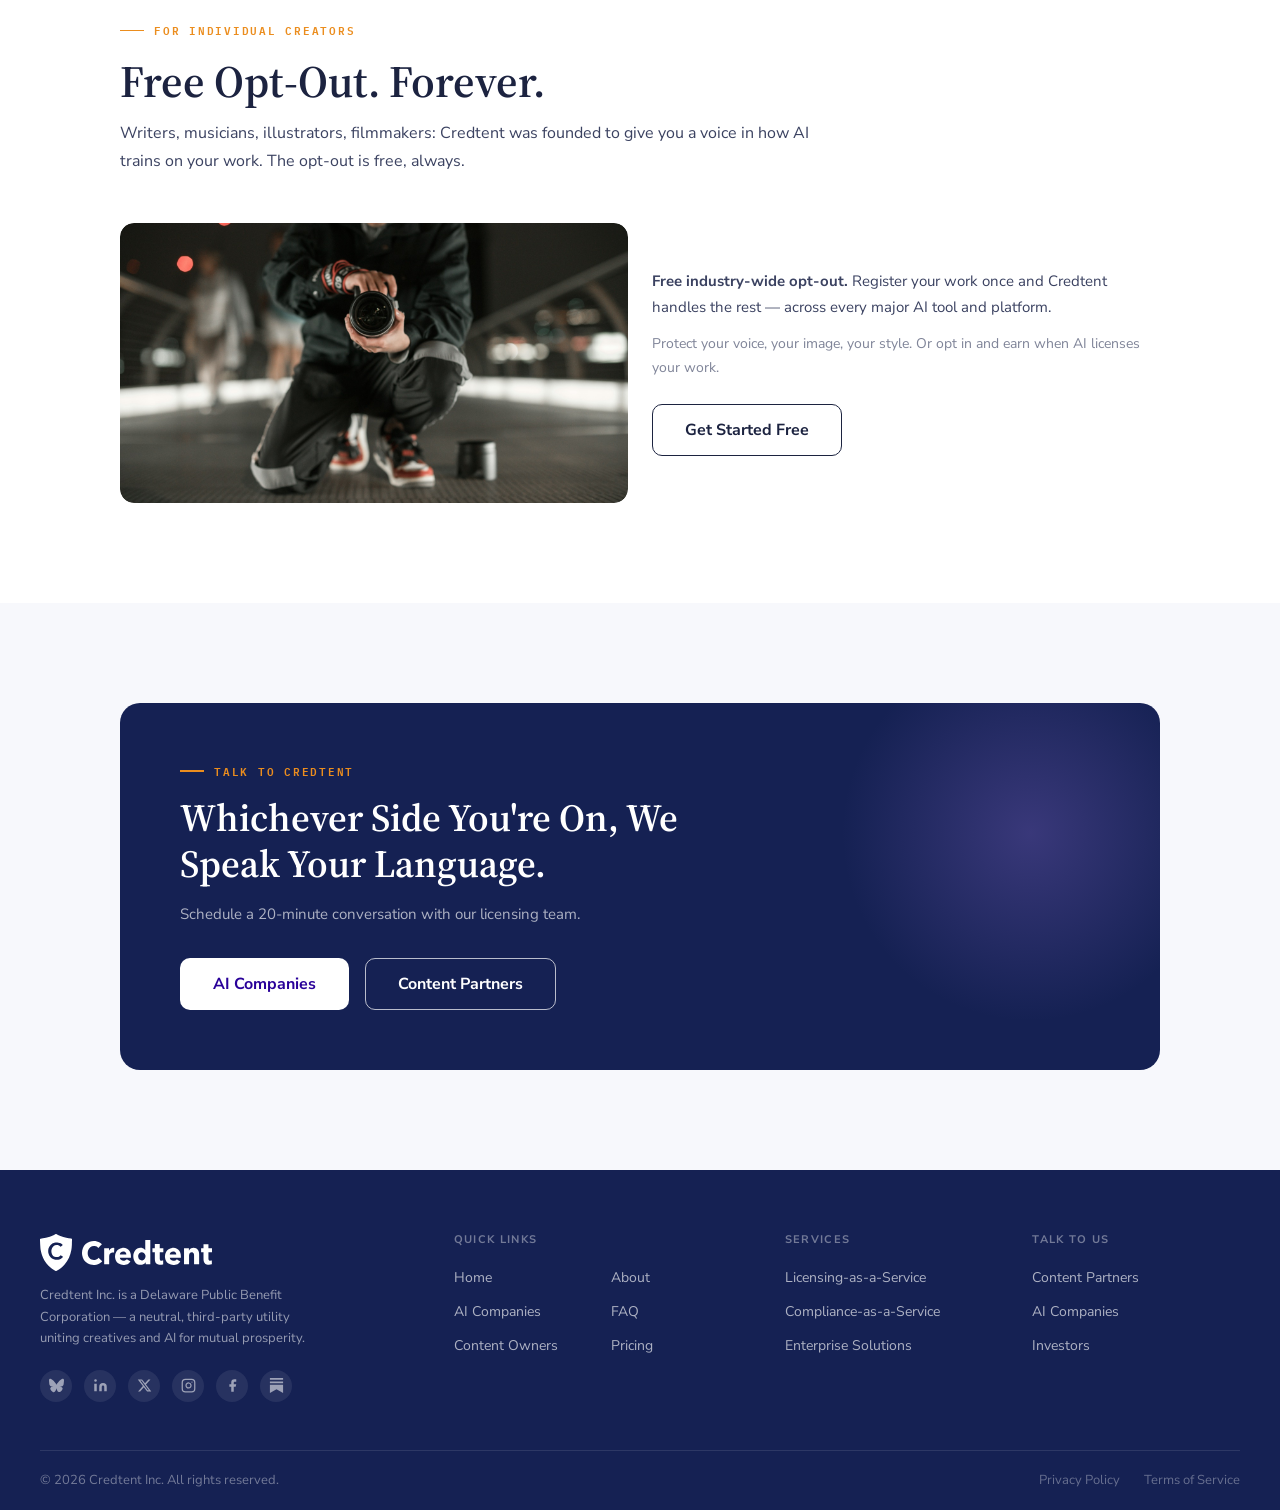
==== commit d0b4d79f: "Add Unsplash photo credit below photo banner Co-Authored-By: Claude Sonnet 4.6 <noreply@anthropic.co" ====
--- a/index.html
+++ b/index.html
@@ -128,6 +128,7 @@
     <h2 style="color:var(--c-heading);font-size:clamp(1.6rem,3vw,2.5rem);max-width:700px;margin:0 auto">Real rights holders. Real creators. Real AI partners.</h2>
   </div>
 </div>
+<p style="font-size:11px;color:var(--c-muted);text-align:right;padding:6px 40px 0;margin:0">Photo by <a href="https://unsplash.com/@e1buck?utm_source=unsplash&utm_medium=referral&utm_content=creditCopyText" target="_blank" rel="noopener" style="color:inherit">Ewan Buck</a> on <a href="https://unsplash.com/photos/a-group-of-people-sitting-around-a-table-KrHAJm38YpE?utm_source=unsplash&utm_medium=referral&utm_content=creditCopyText" target="_blank" rel="noopener" style="color:inherit">Unsplash</a></p>
 
 <!-- ══ THE MARKET ═════════════════════════════════════════════ -->
 <section class="section-pad" style="background:#fff">
--- a/styles.css
+++ b/styles.css
@@ -836,7 +836,9 @@
 
 /* ── Photo Banner ──────────────────────────────────────────── */
 .photo-banner {
-  background: linear-gradient(135deg, rgba(41,0,153,0.15) 0%, rgba(235,141,30,0.1) 100%);
+  background:
+    linear-gradient(rgba(255,255,255,0.72), rgba(255,255,255,0.72)),
+    url('ewan-buck-KrHAJm38YpE-unsplash.jpg') center/cover no-repeat;
   padding: 80px 40px;
   text-align: center;
 }
@@ -861,7 +863,7 @@
   width: 100%;
   height: 100%;
   min-height: 280px;
-  background: linear-gradient(135deg, rgba(41,0,153,0.15) 0%, rgba(235,141,30,0.1) 100%);
+  background: url('man-with-camera-05RXMOeiOVA-unsplash.jpg') center/cover no-repeat;
   border-radius: var(--r-card);
 }
 .creator-split-content {
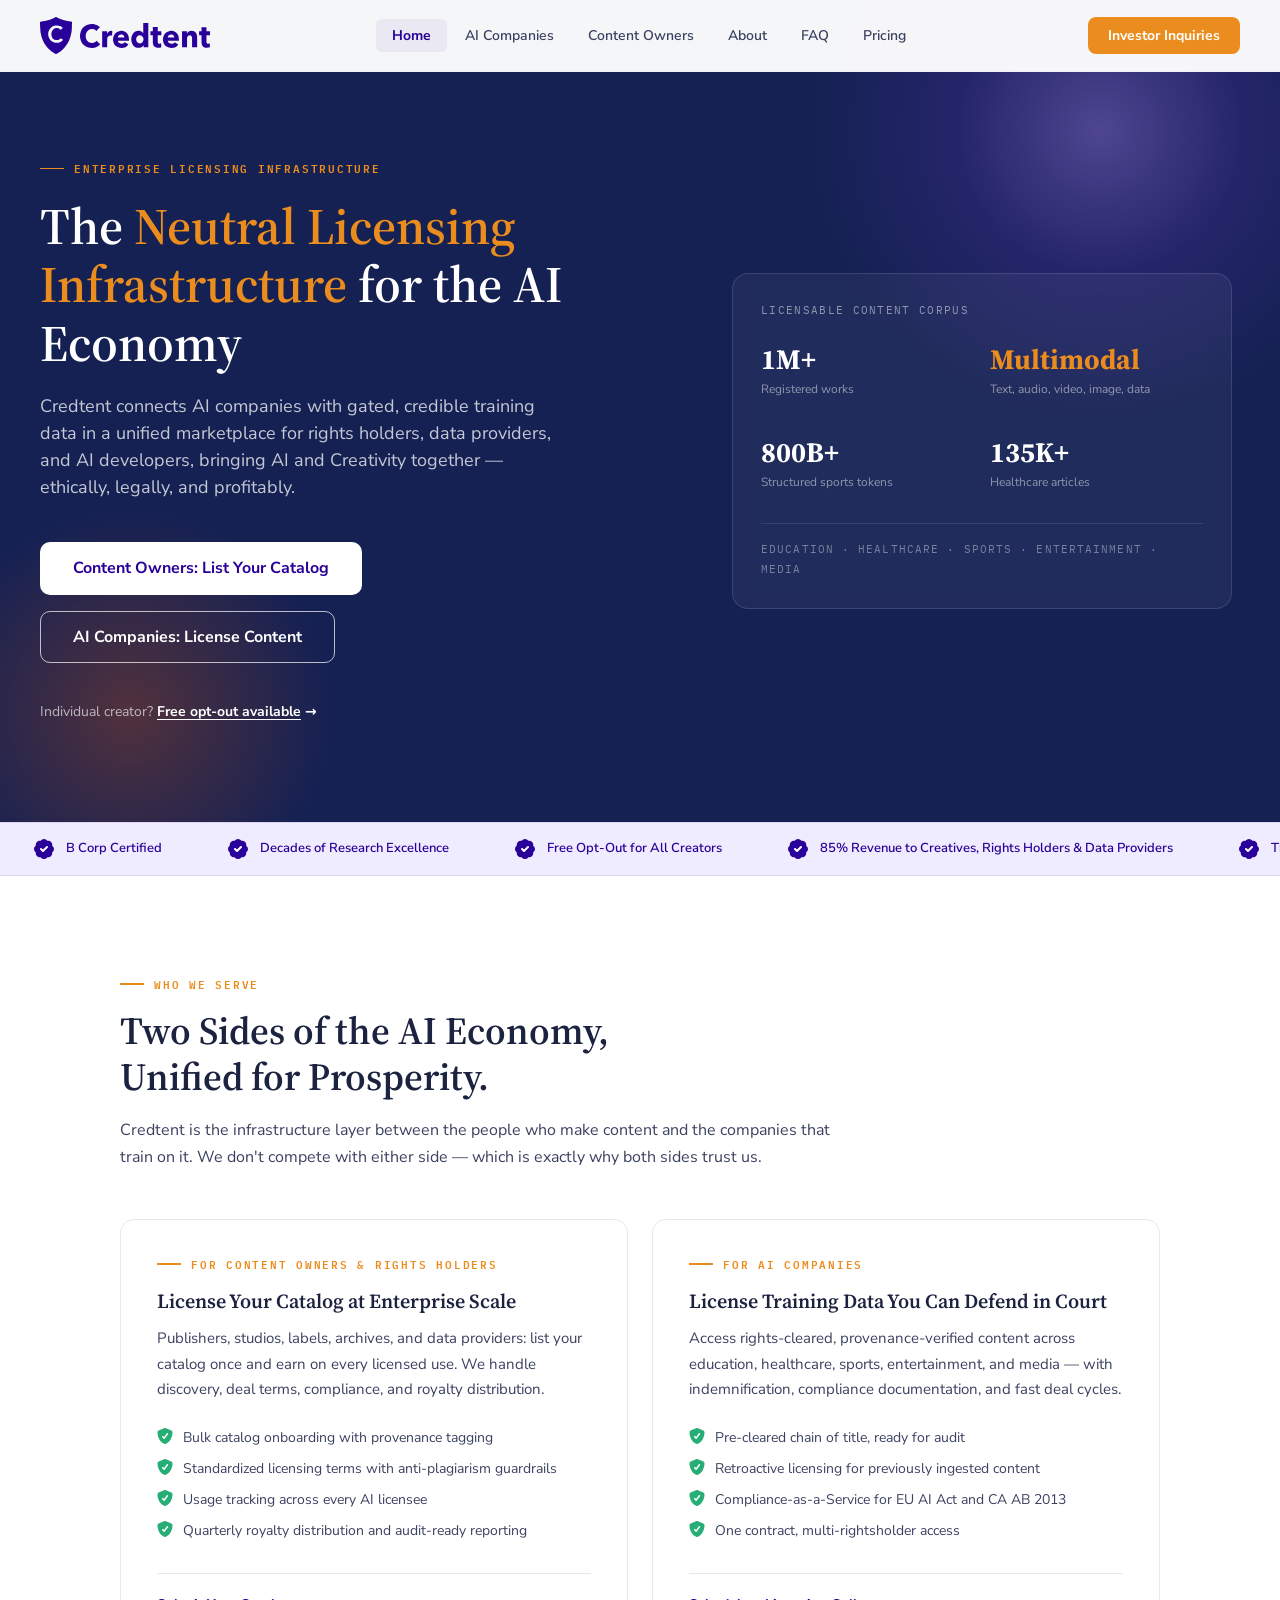
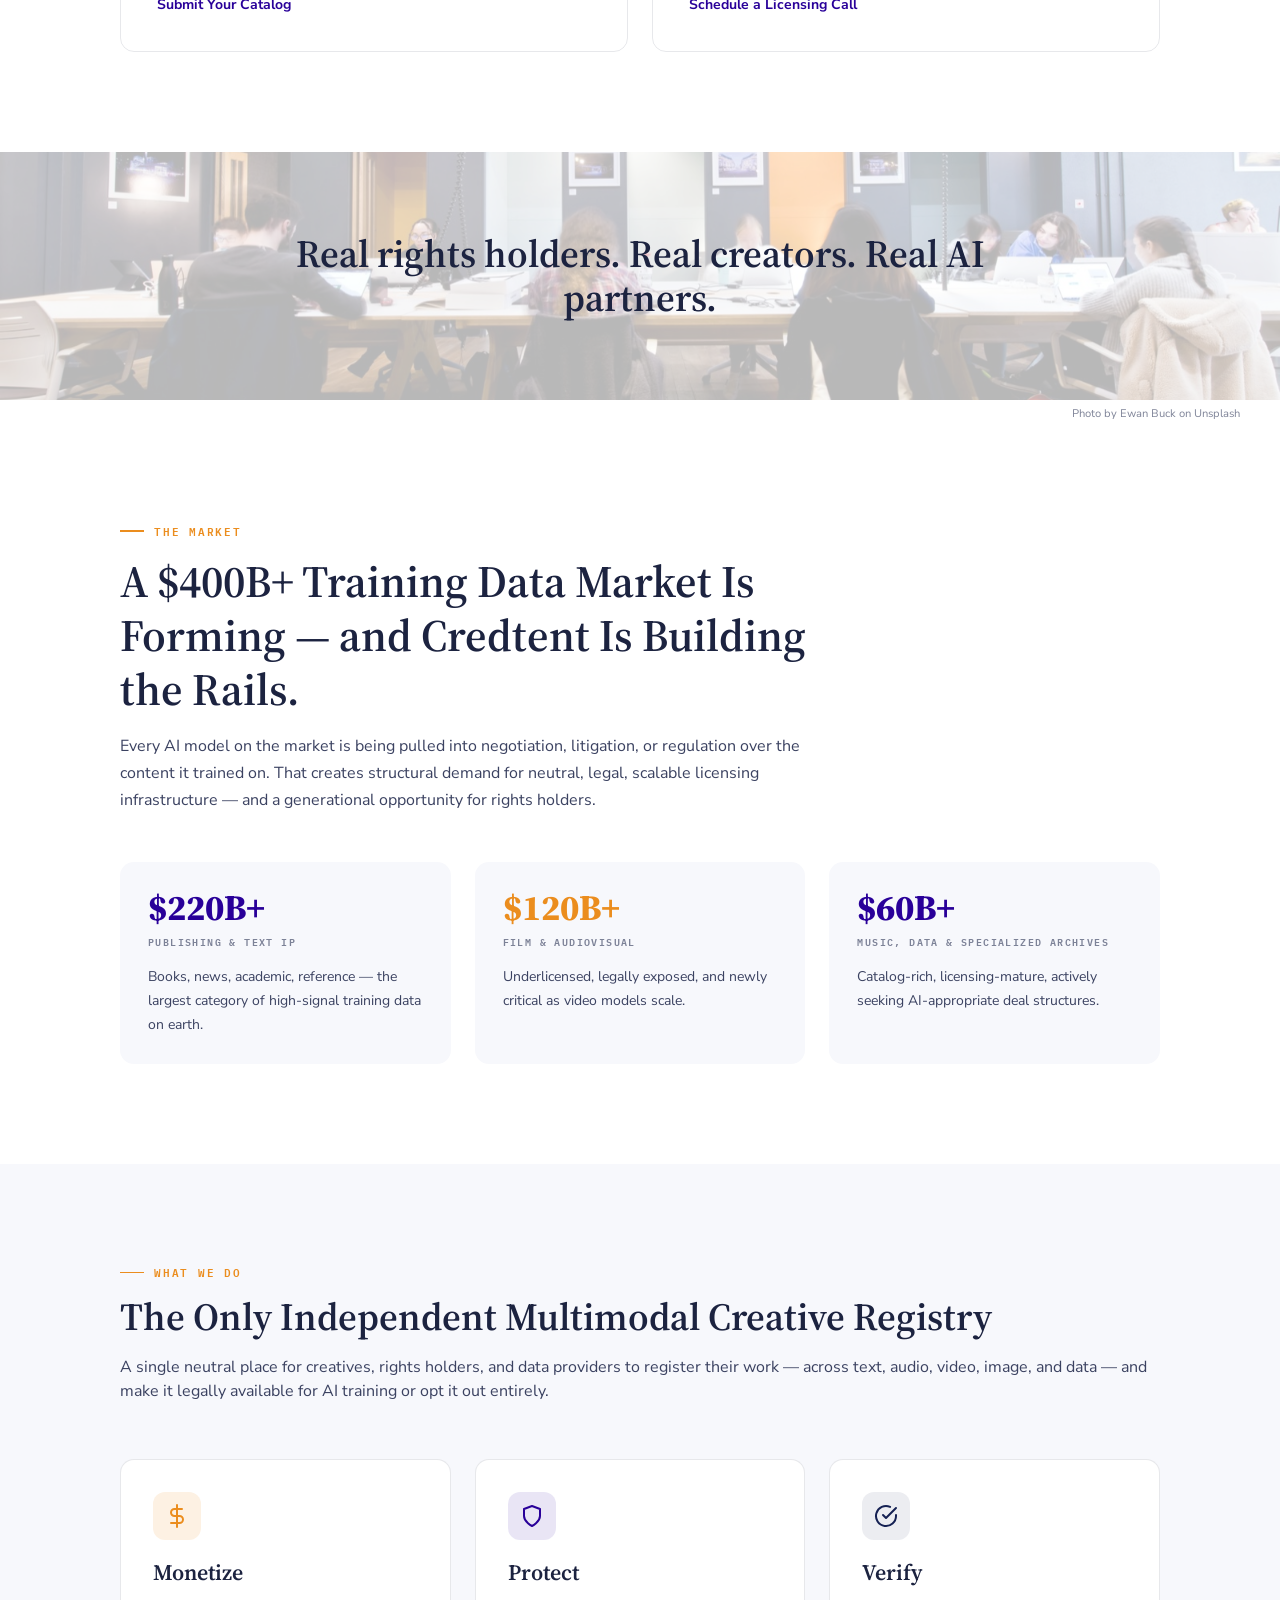
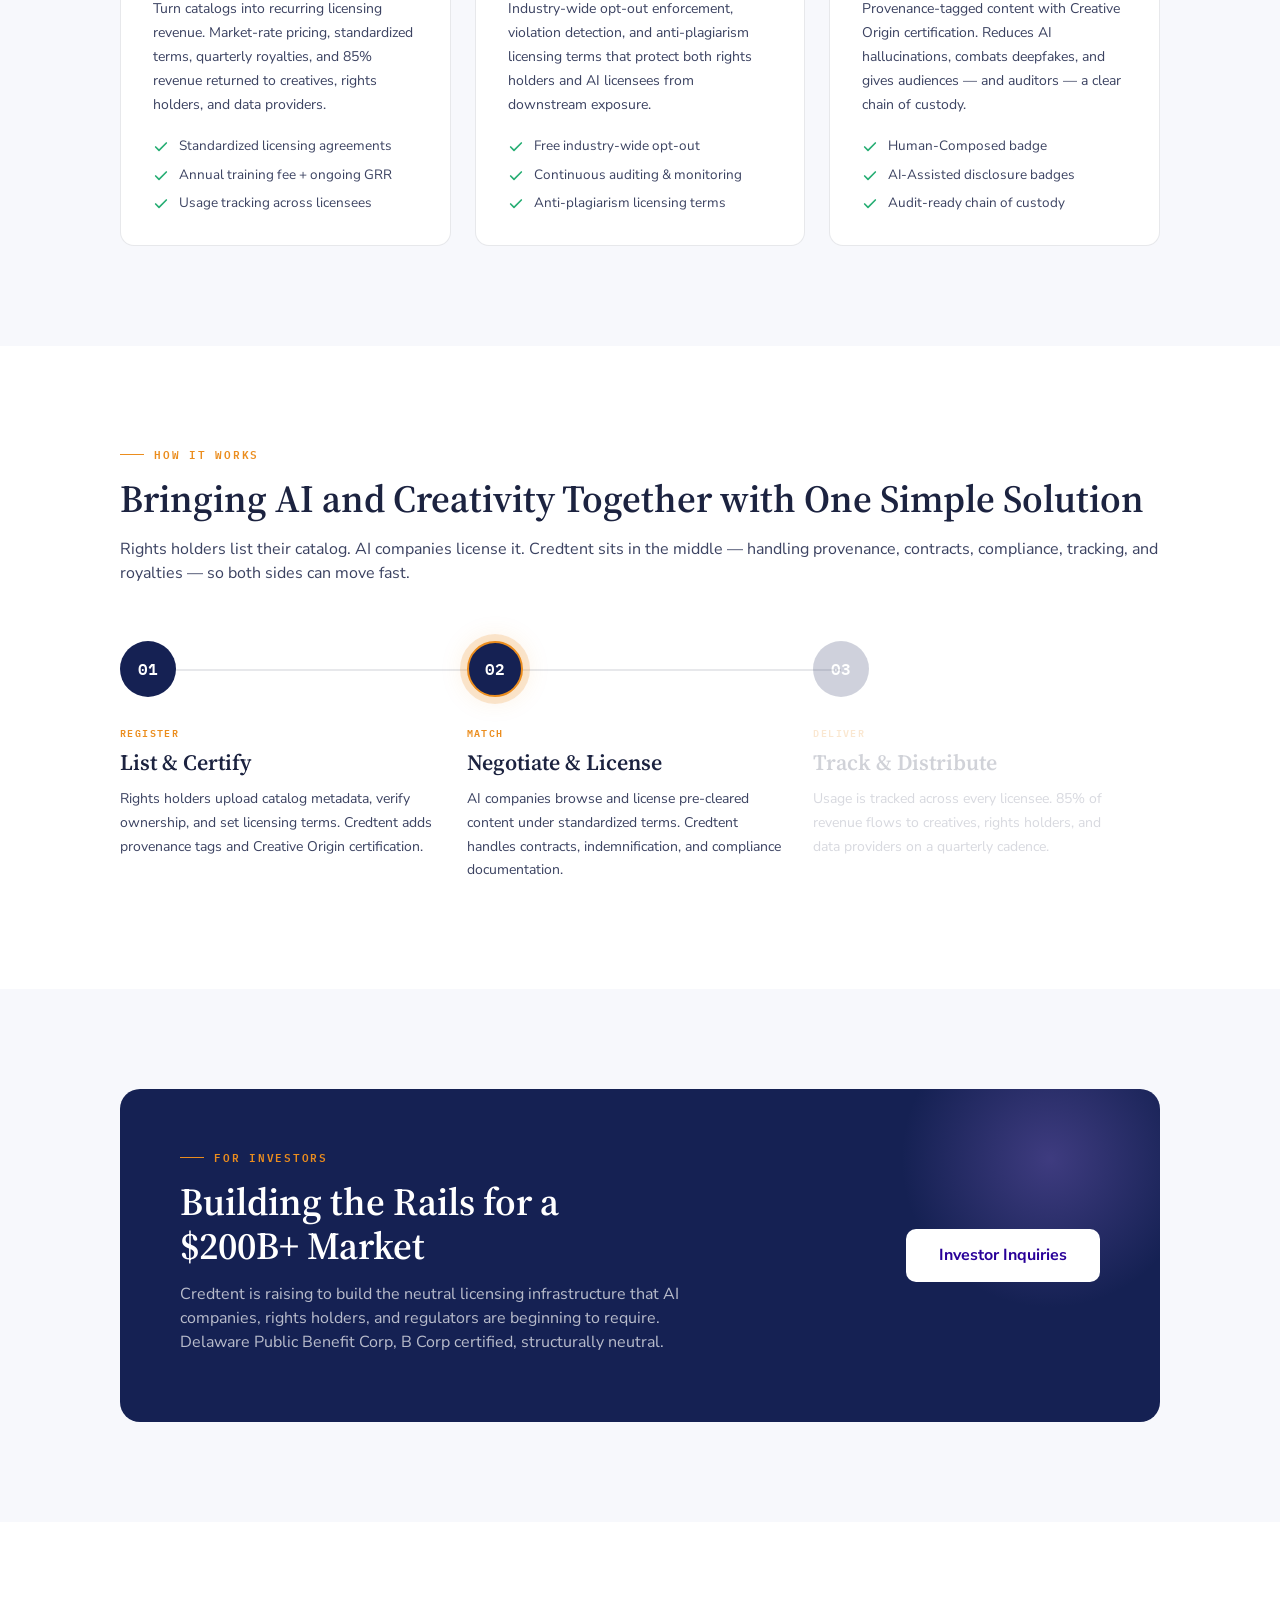
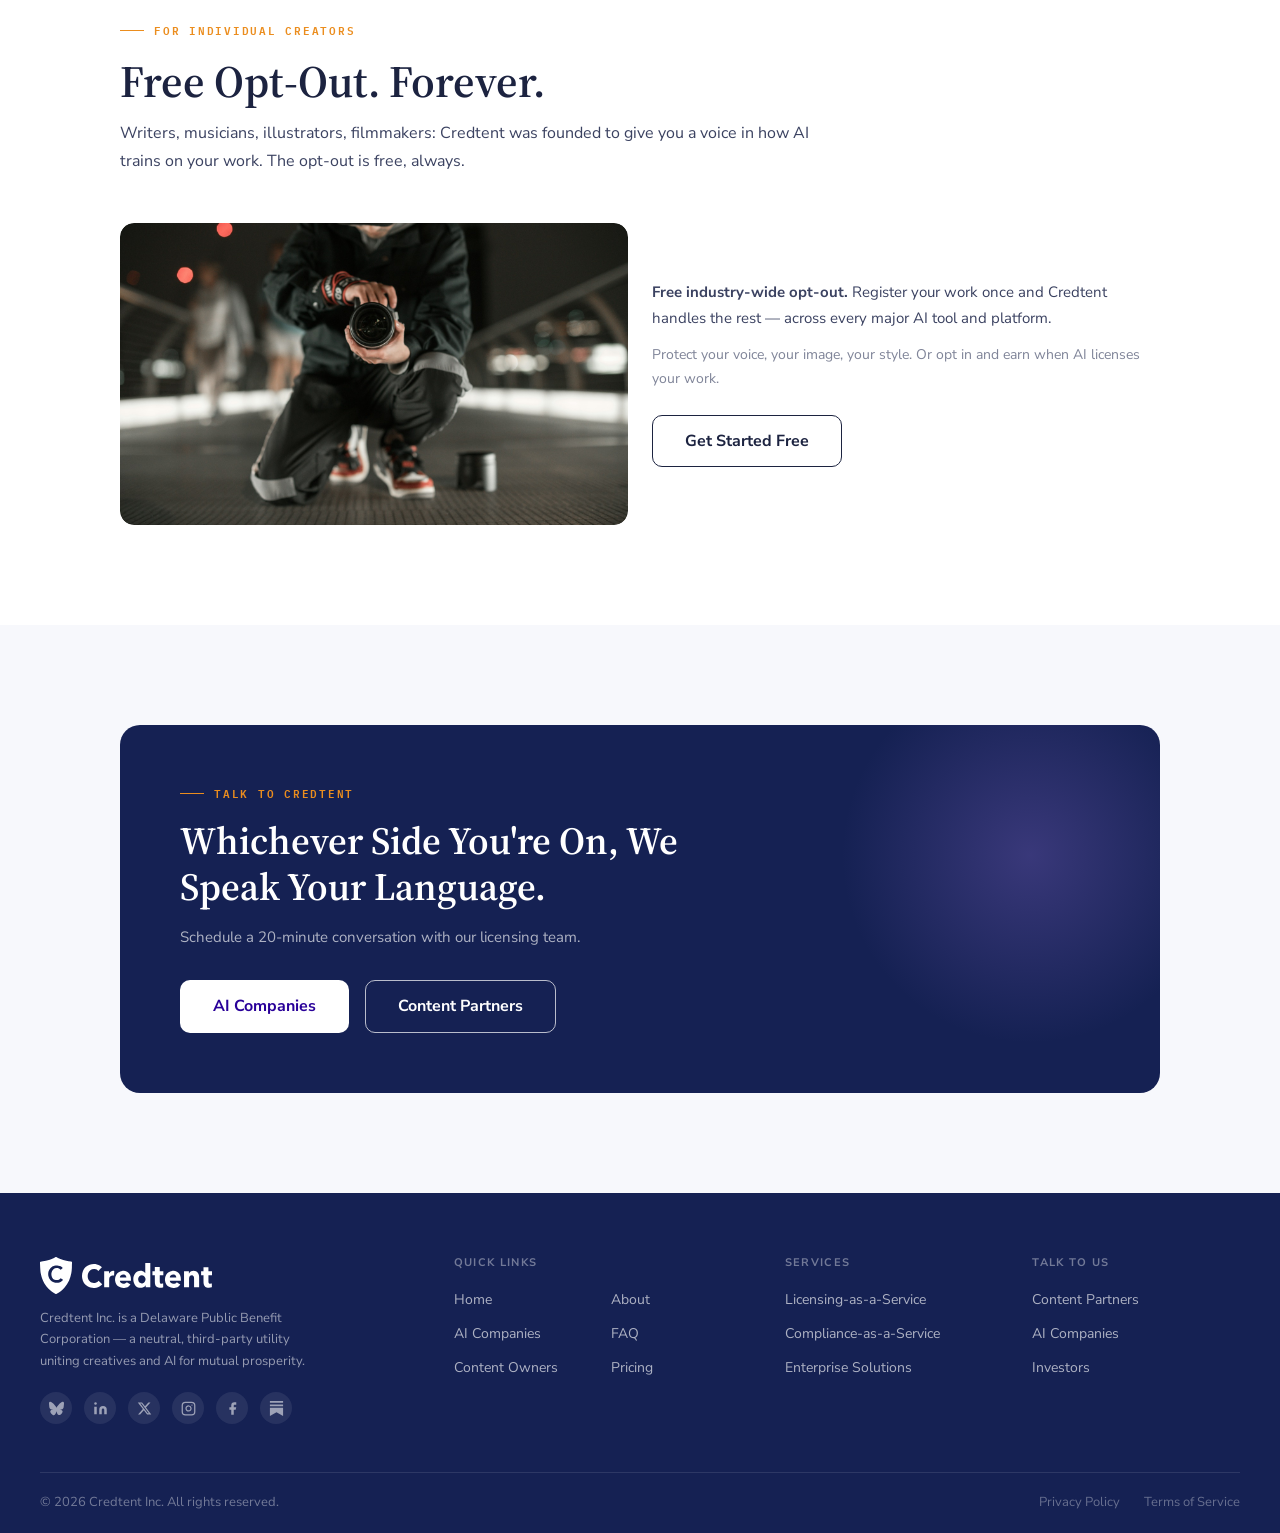
==== commit 45e07012: "Add Unsplash photo credit below creator section photo Co-Authored-By: Claude Sonnet 4.6 <noreply@ant" ====
--- a/index.html
+++ b/index.html
@@ -305,6 +305,7 @@
     <div class="creator-split">
       <div class="creator-split-image">
         <div class="creator-photo-placeholder"></div>
+        <p style="font-size:11px;color:var(--c-muted);text-align:right;padding:6px 0 0;margin:0">Photo by <a href="https://unsplash.com/@myz?utm_source=unsplash&utm_medium=referral&utm_content=creditCopyText" target="_blank" rel="noopener" style="color:inherit">Yuanzhe Ma</a> on <a href="https://unsplash.com/photos/a-man-kneeling-down-holding-a-camera-05RXMOeiOVA?utm_source=unsplash&utm_medium=referral&utm_content=creditCopyText" target="_blank" rel="noopener" style="color:inherit">Unsplash</a></p>
       </div>
       <div class="creator-split-content">
         <p><strong>Free industry-wide opt-out.</strong> Register your work once and Credtent handles the rest — across every major AI tool and platform.</p>
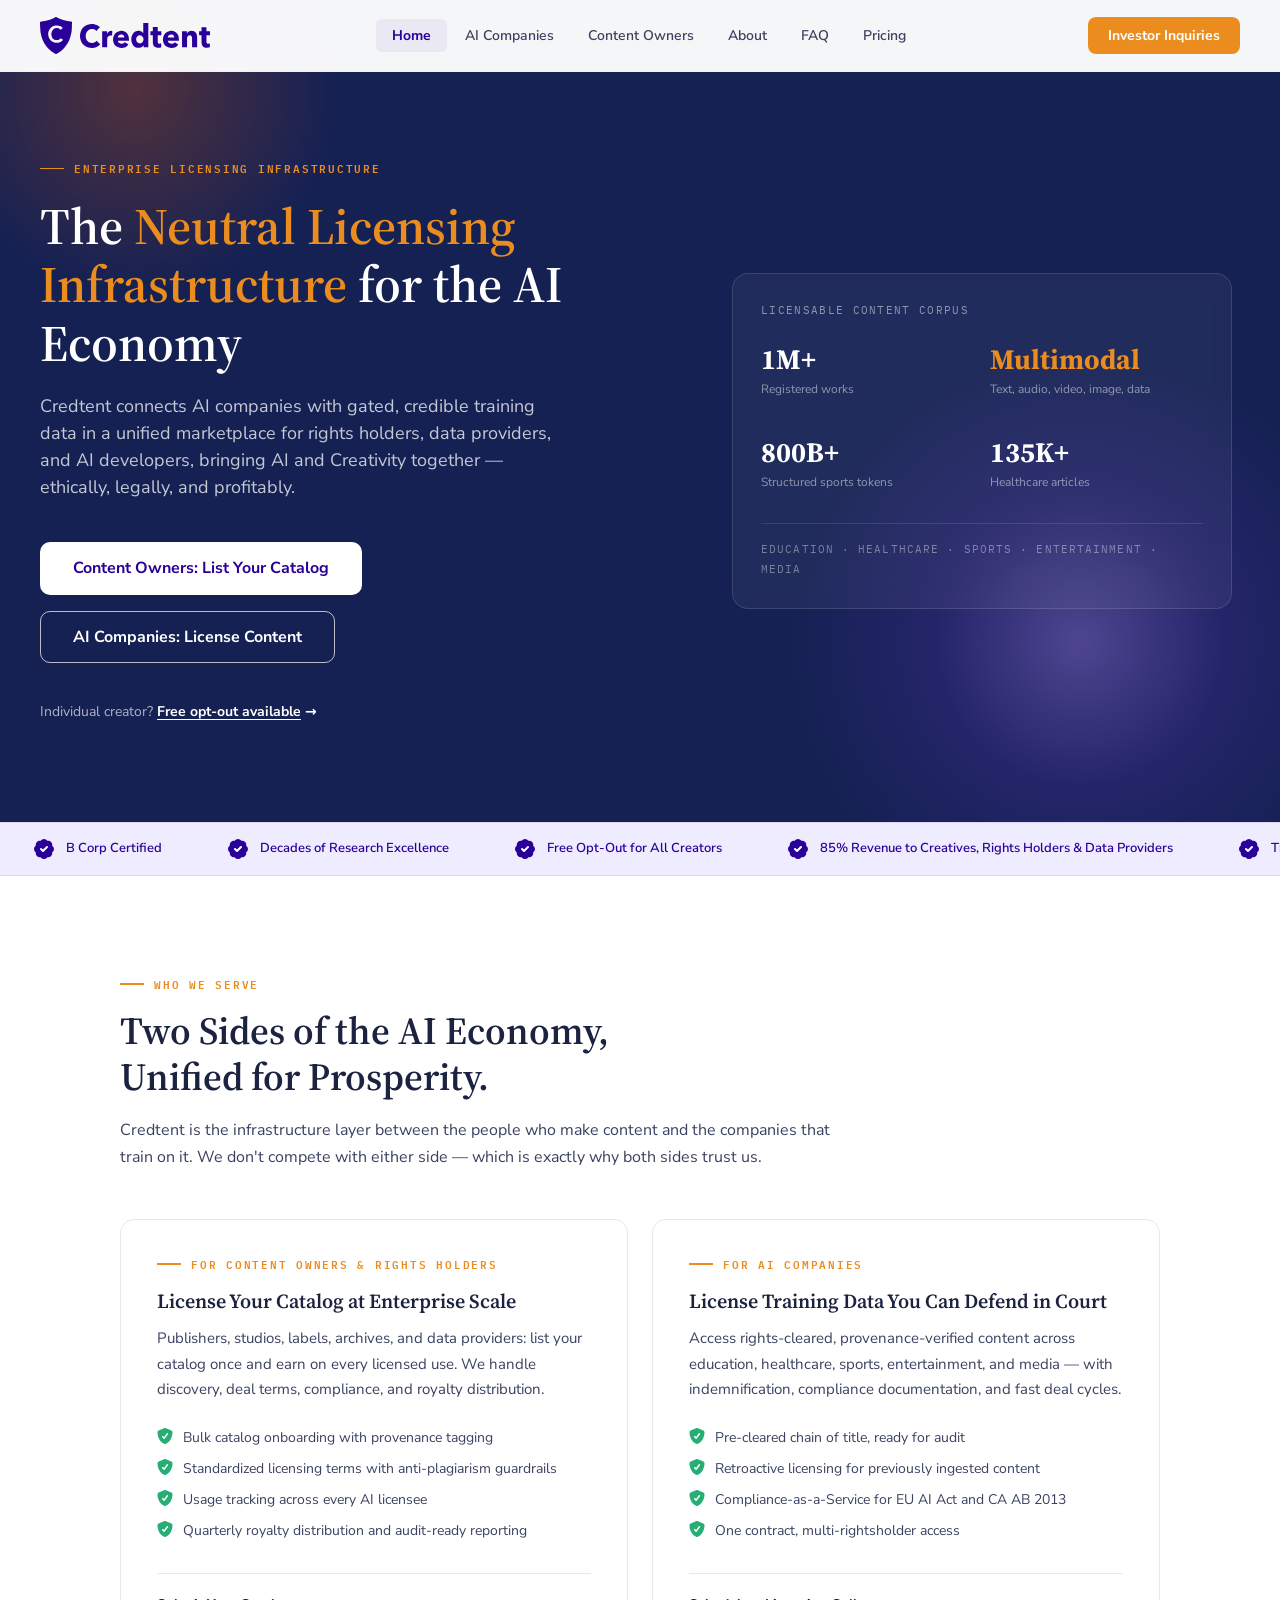
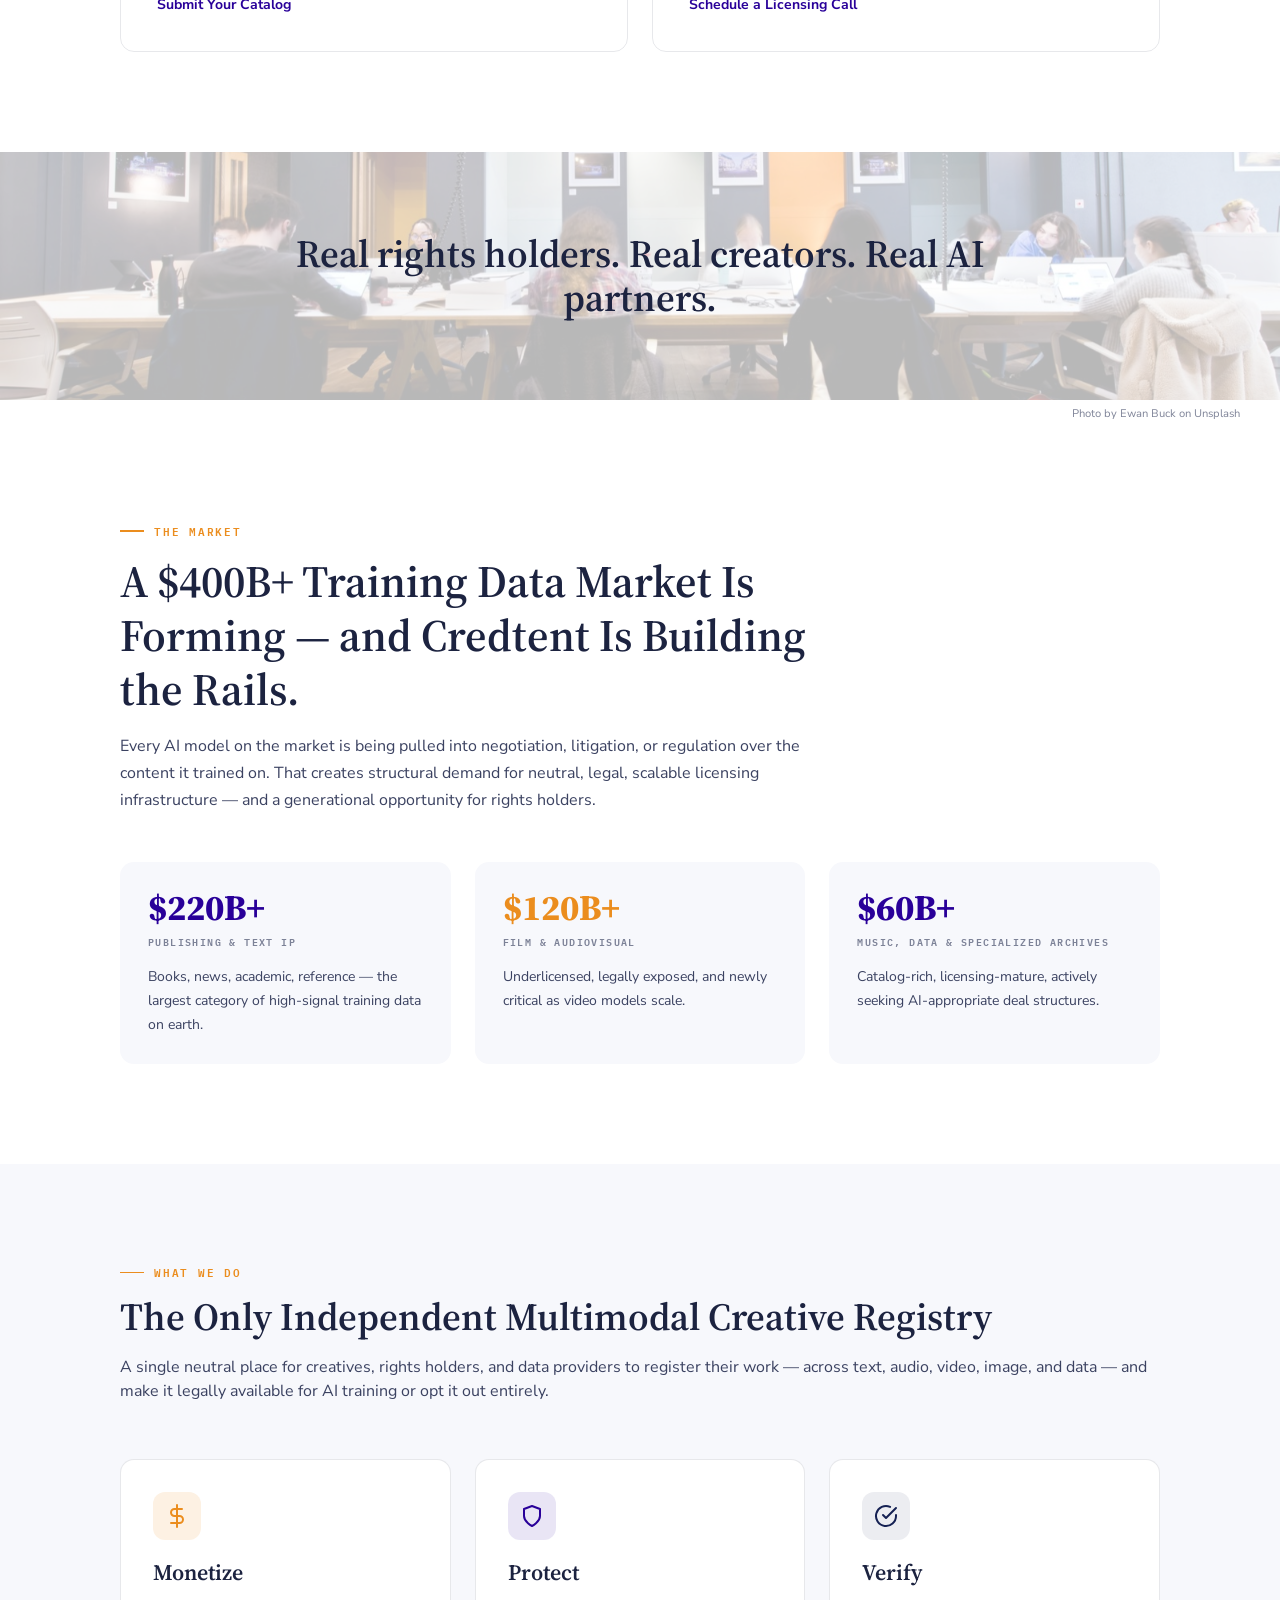
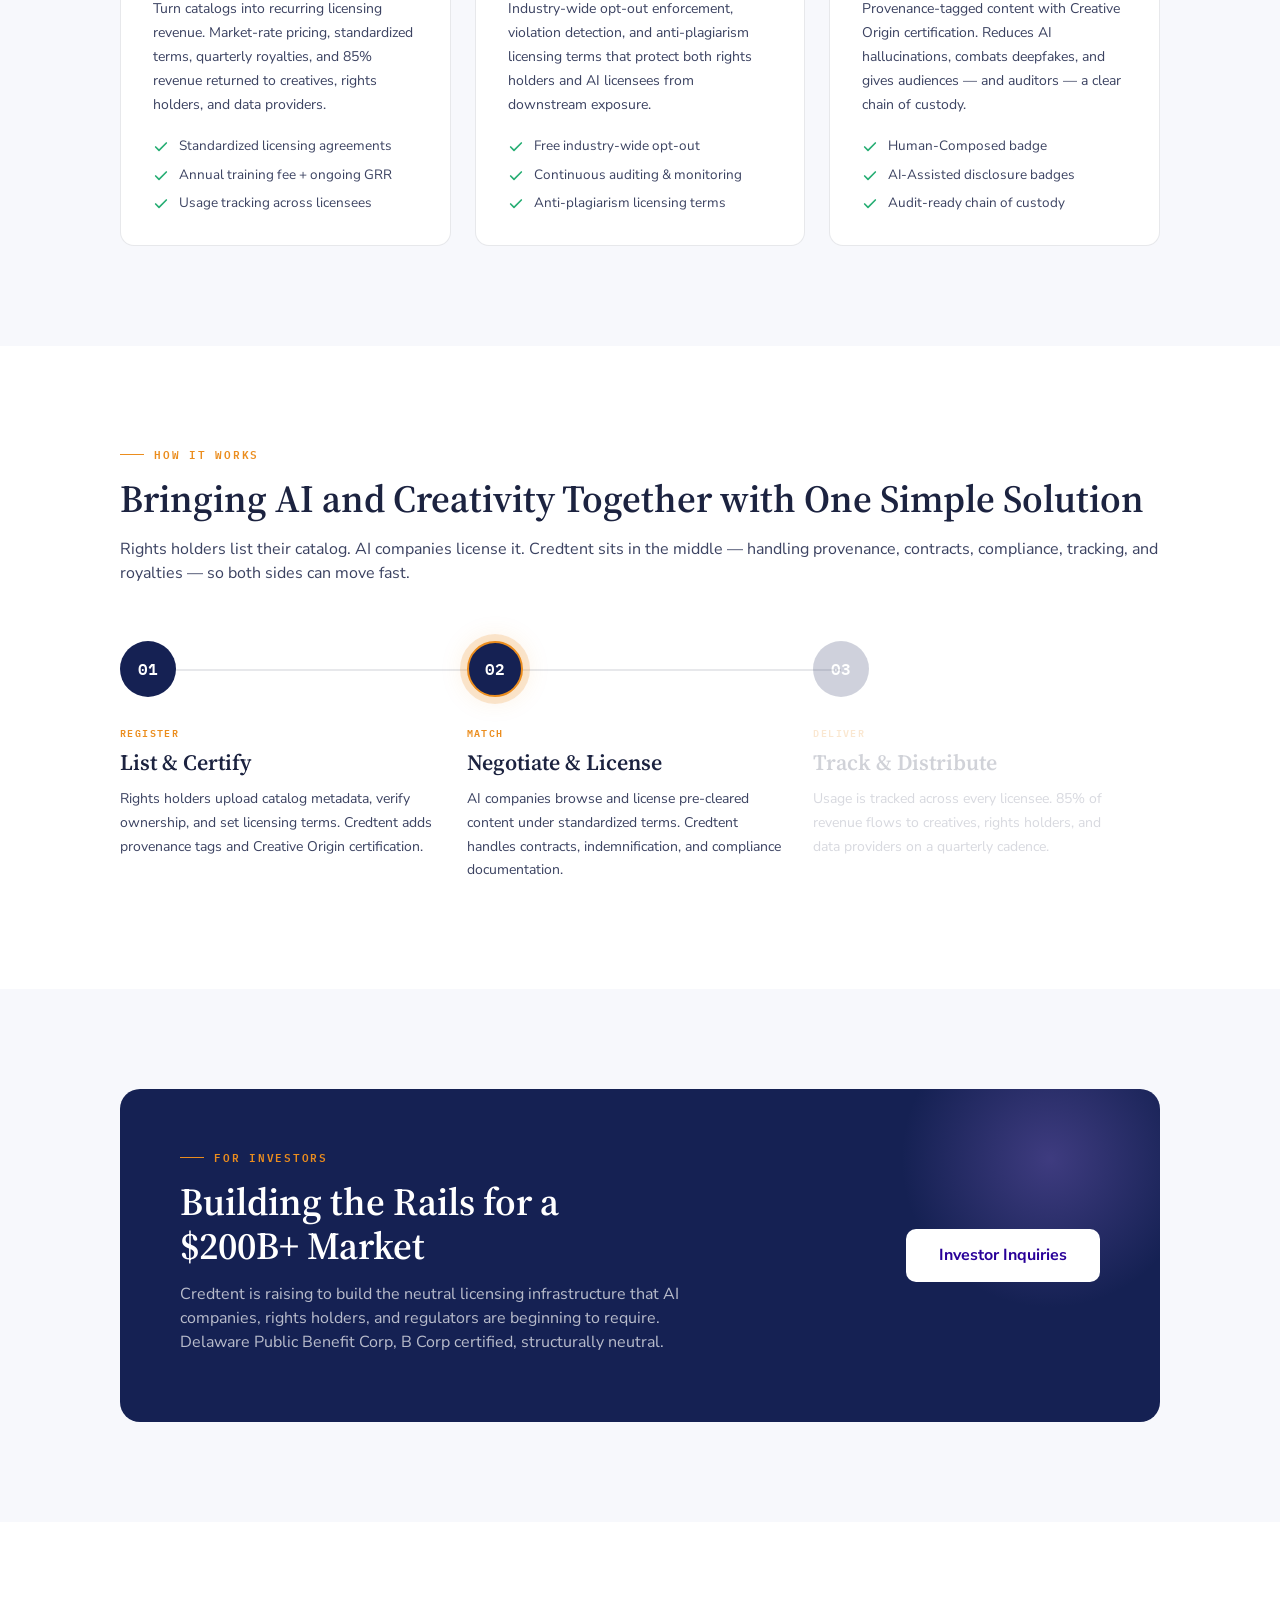
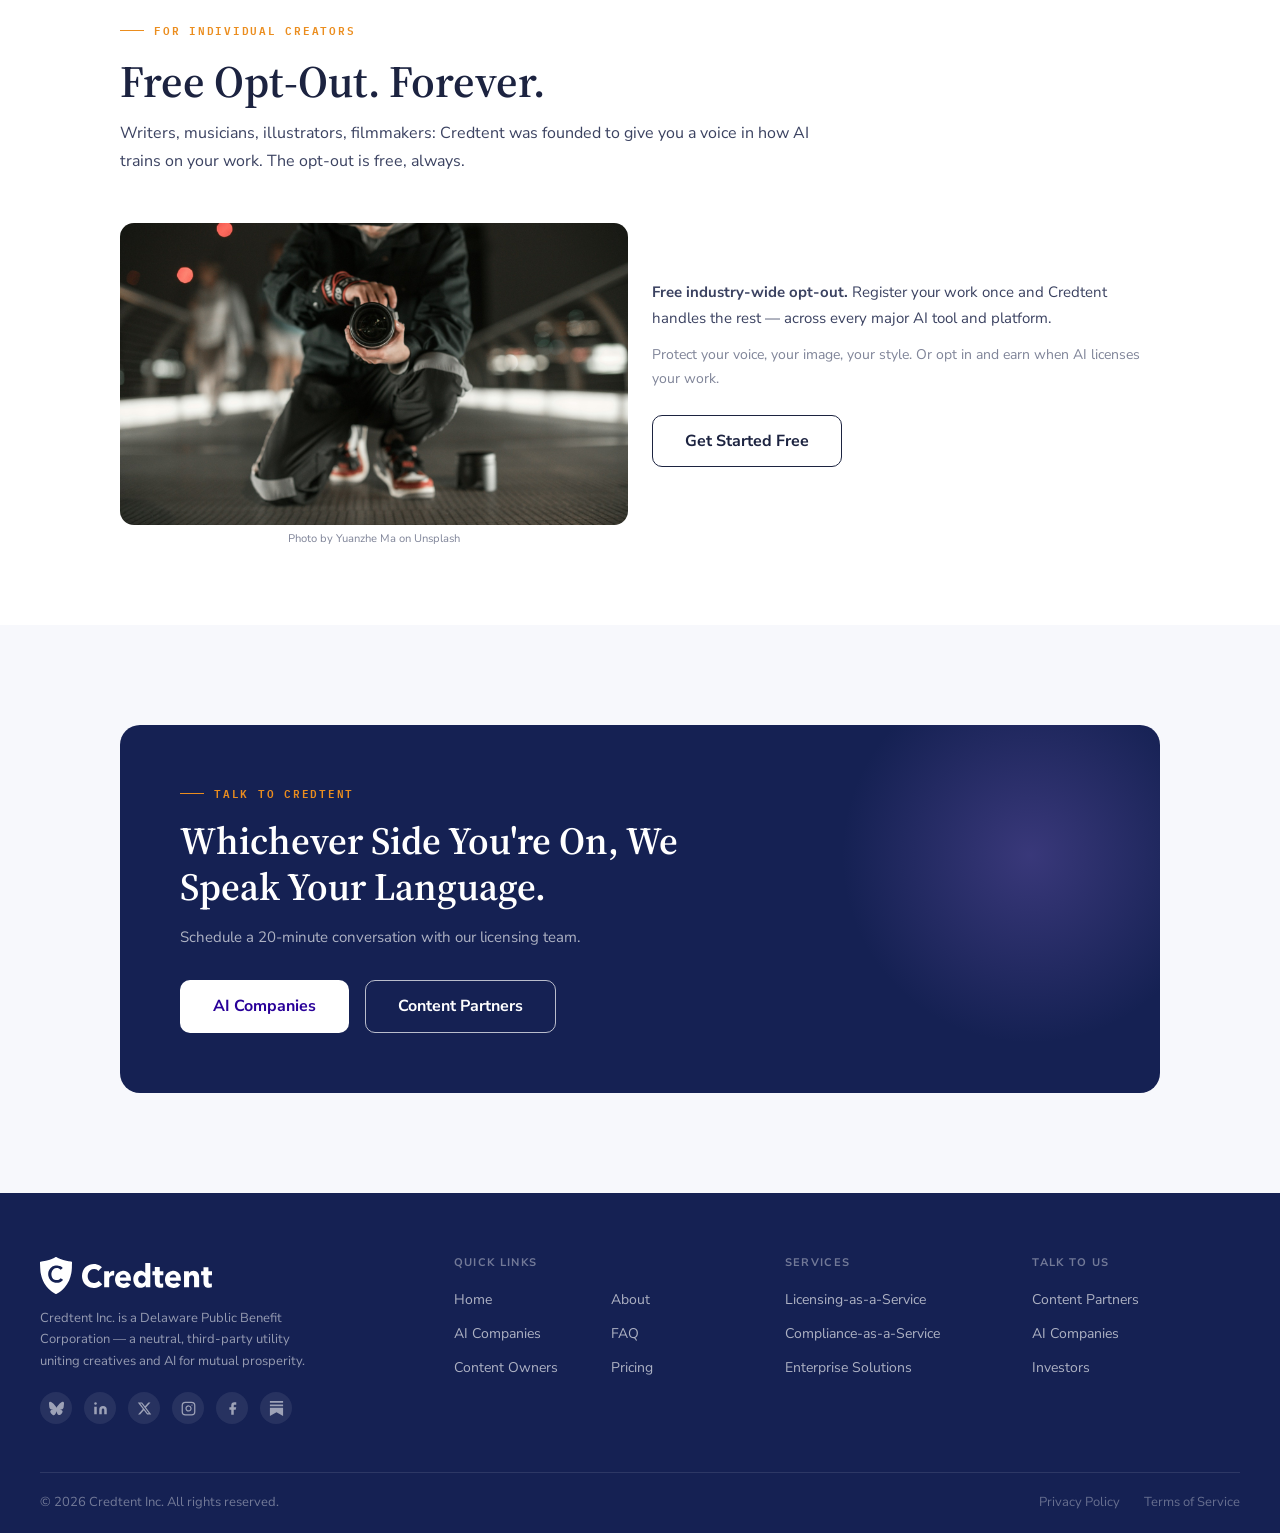
==== commit 0bd672c7: "Center creator photo credit Co-Authored-By: Claude Sonnet 4.6 <noreply@anthropic.com>" ====
--- a/index.html
+++ b/index.html
@@ -305,7 +305,7 @@
     <div class="creator-split">
       <div class="creator-split-image">
         <div class="creator-photo-placeholder"></div>
-        <p style="font-size:11px;color:var(--c-muted);text-align:right;padding:6px 0 0;margin:0">Photo by <a href="https://unsplash.com/@myz?utm_source=unsplash&utm_medium=referral&utm_content=creditCopyText" target="_blank" rel="noopener" style="color:inherit">Yuanzhe Ma</a> on <a href="https://unsplash.com/photos/a-man-kneeling-down-holding-a-camera-05RXMOeiOVA?utm_source=unsplash&utm_medium=referral&utm_content=creditCopyText" target="_blank" rel="noopener" style="color:inherit">Unsplash</a></p>
+        <p style="font-size:11px;color:var(--c-muted);text-align:center;padding:6px 0 0;margin:0">Photo by <a href="https://unsplash.com/@myz?utm_source=unsplash&utm_medium=referral&utm_content=creditCopyText" target="_blank" rel="noopener" style="color:inherit">Yuanzhe Ma</a> on <a href="https://unsplash.com/photos/a-man-kneeling-down-holding-a-camera-05RXMOeiOVA?utm_source=unsplash&utm_medium=referral&utm_content=creditCopyText" target="_blank" rel="noopener" style="color:inherit">Unsplash</a></p>
       </div>
       <div class="creator-split-content">
         <p><strong>Free industry-wide opt-out.</strong> Register your work once and Credtent handles the rest — across every major AI tool and platform.</p>
--- a/styles.css
+++ b/styles.css
@@ -857,7 +857,6 @@
 }
 .creator-split-image {
   border-radius: var(--r-card);
-  overflow: hidden;
 }
 .creator-photo-placeholder {
   width: 100%;
@@ -865,6 +864,7 @@
   min-height: 280px;
   background: url('man-with-camera-05RXMOeiOVA-unsplash.jpg') center/cover no-repeat;
   border-radius: var(--r-card);
+  overflow: hidden;
 }
 .creator-split-content {
   display: flex;
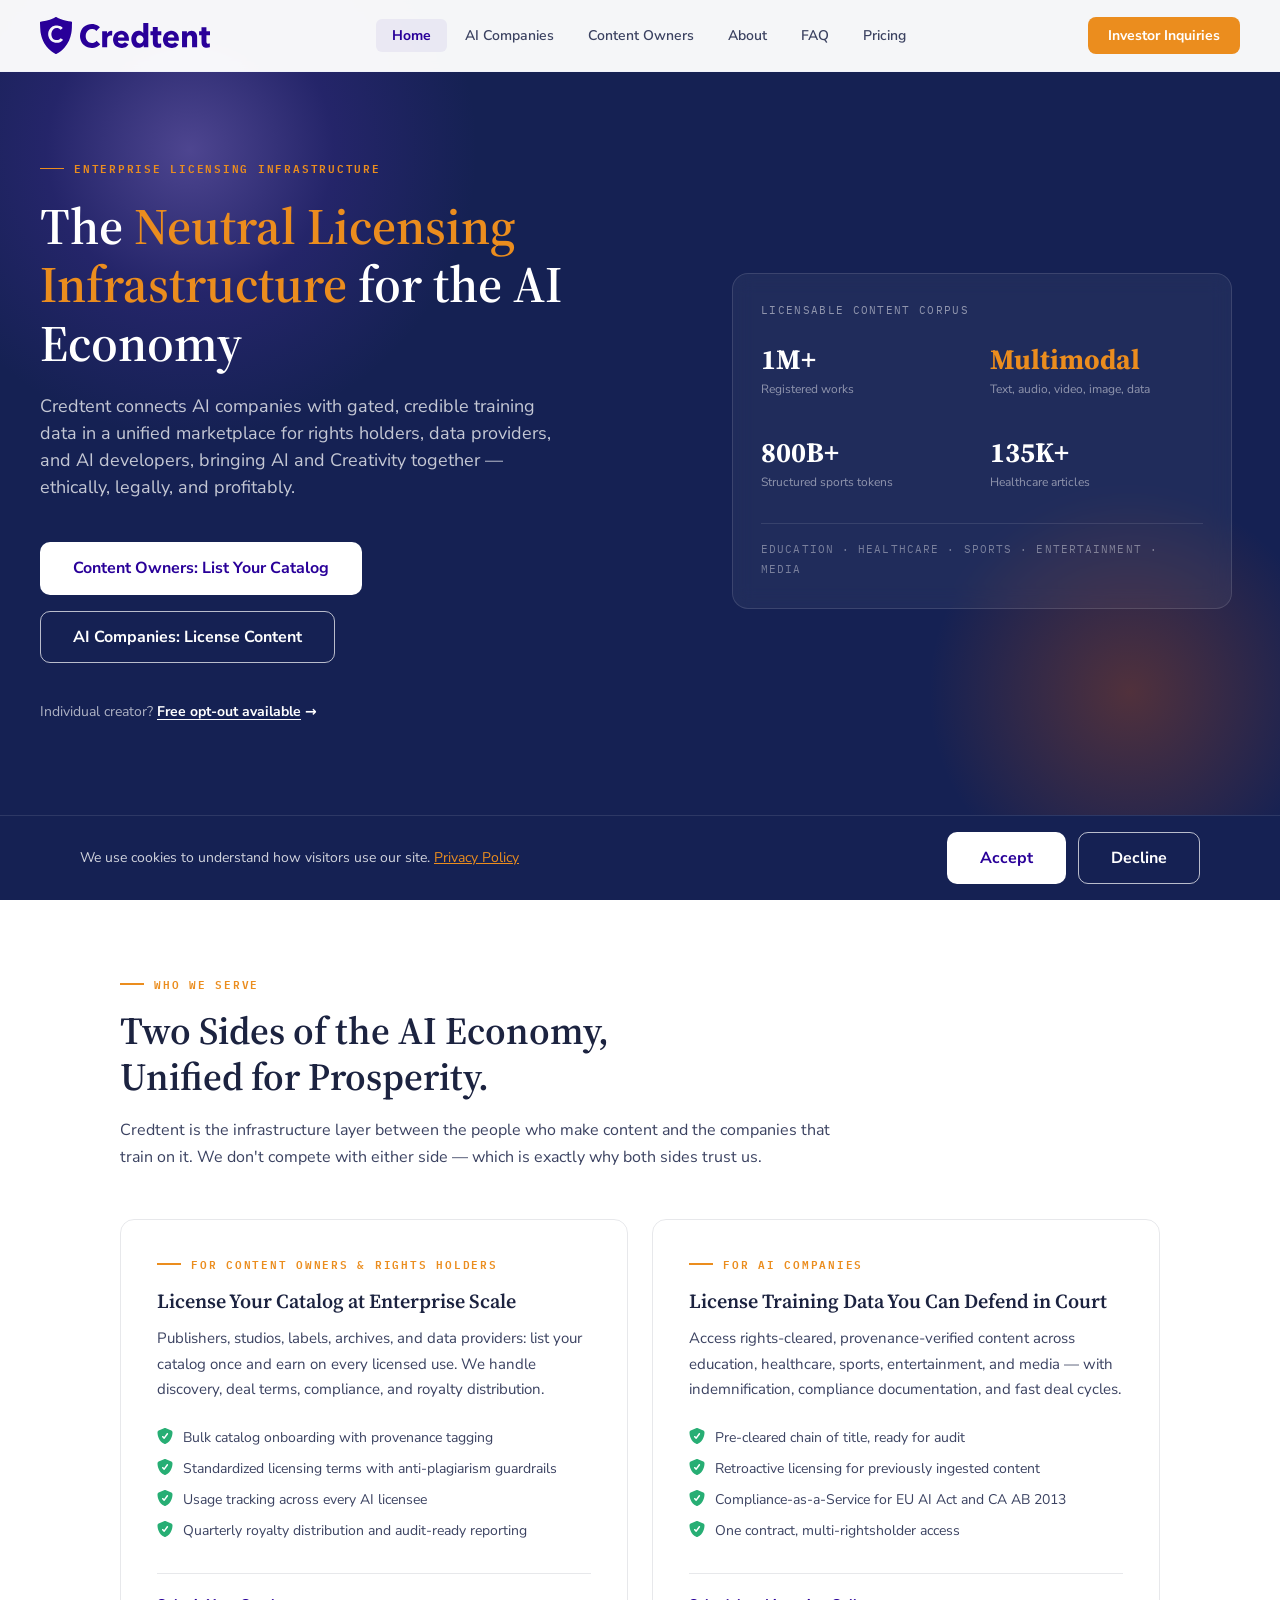
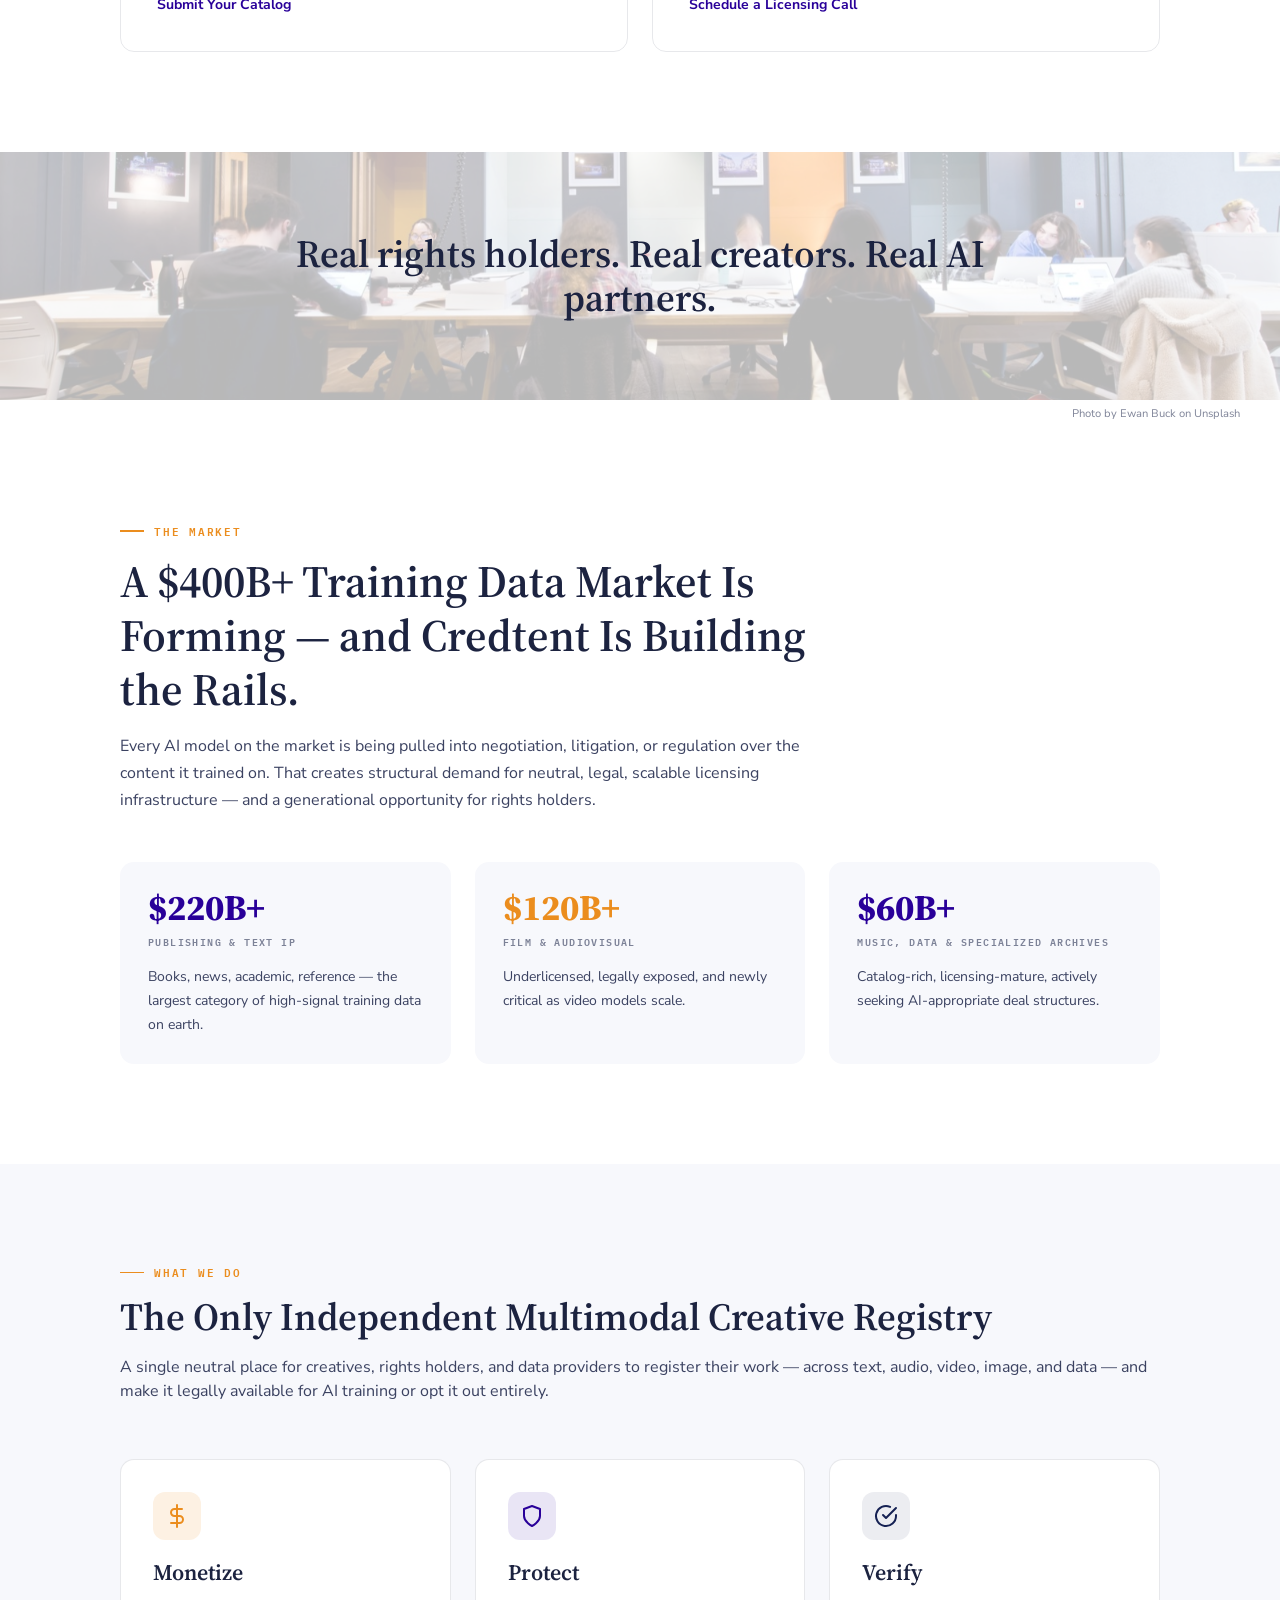
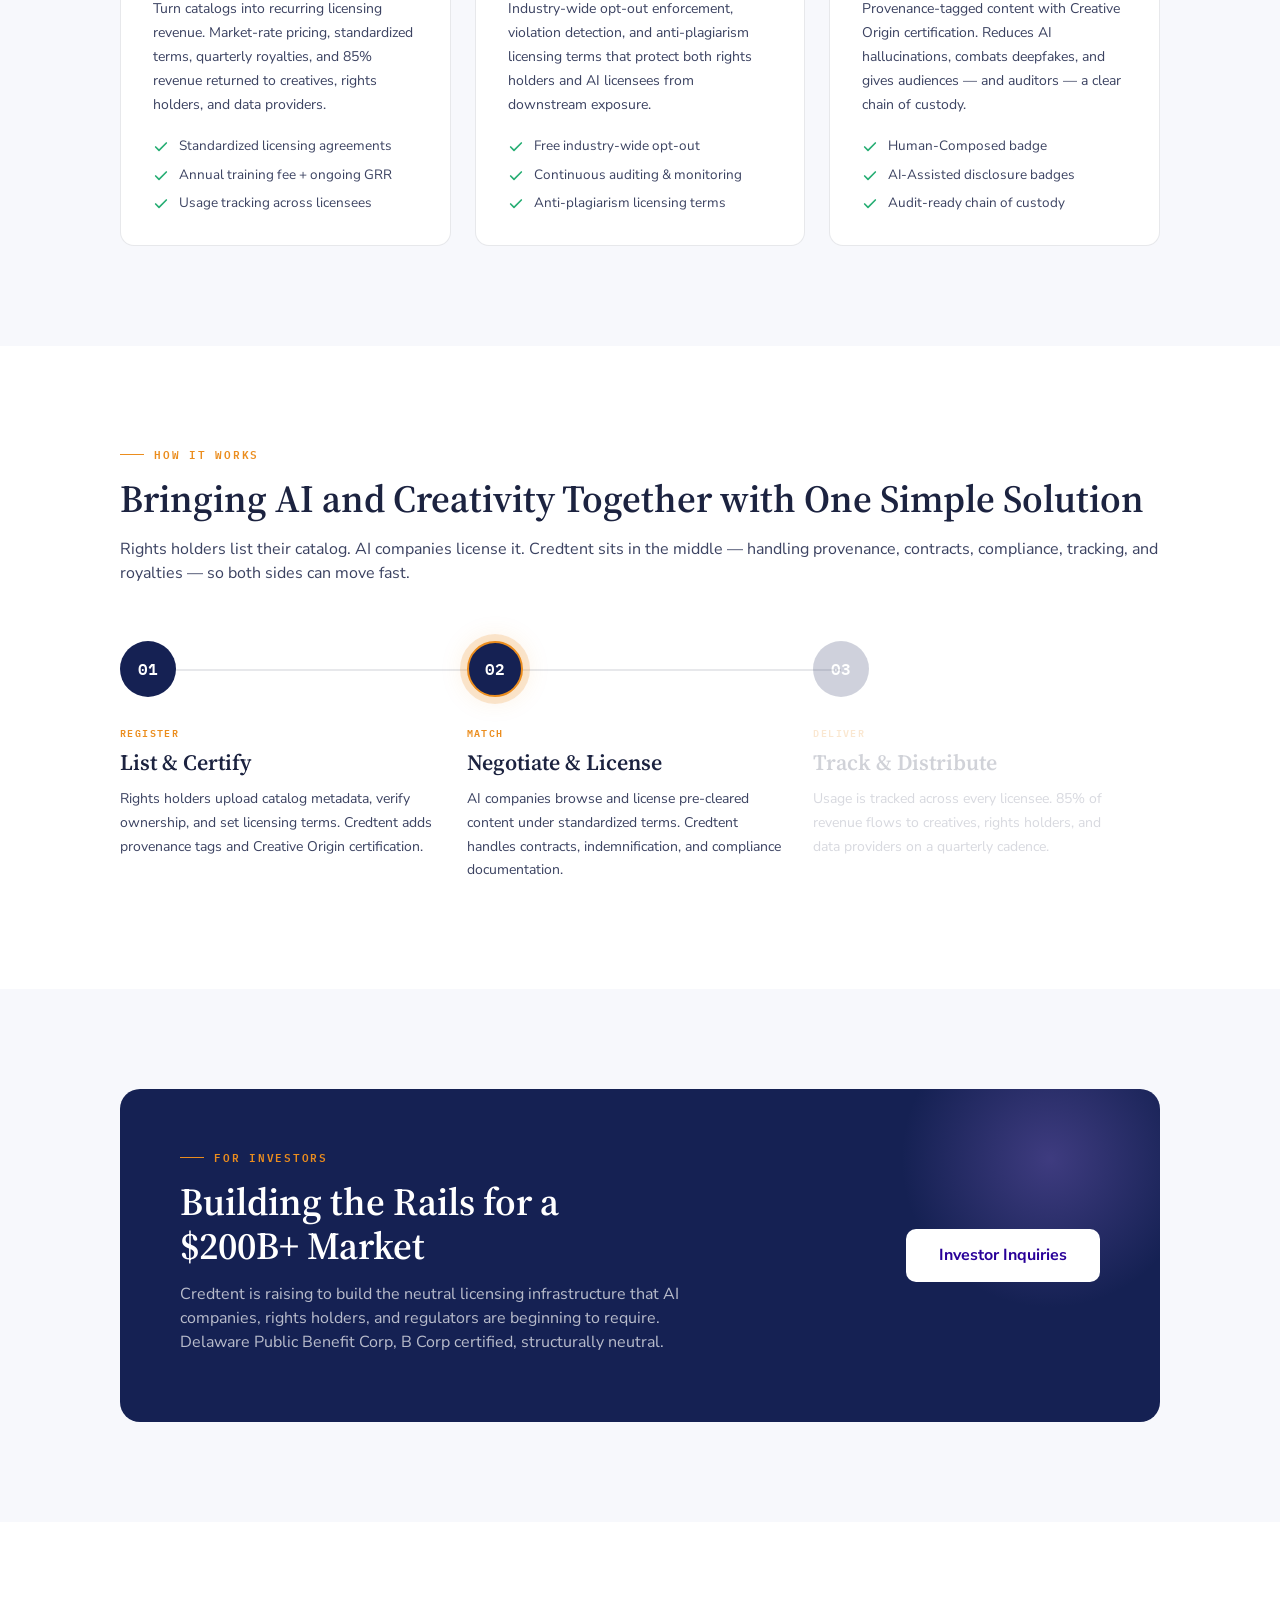
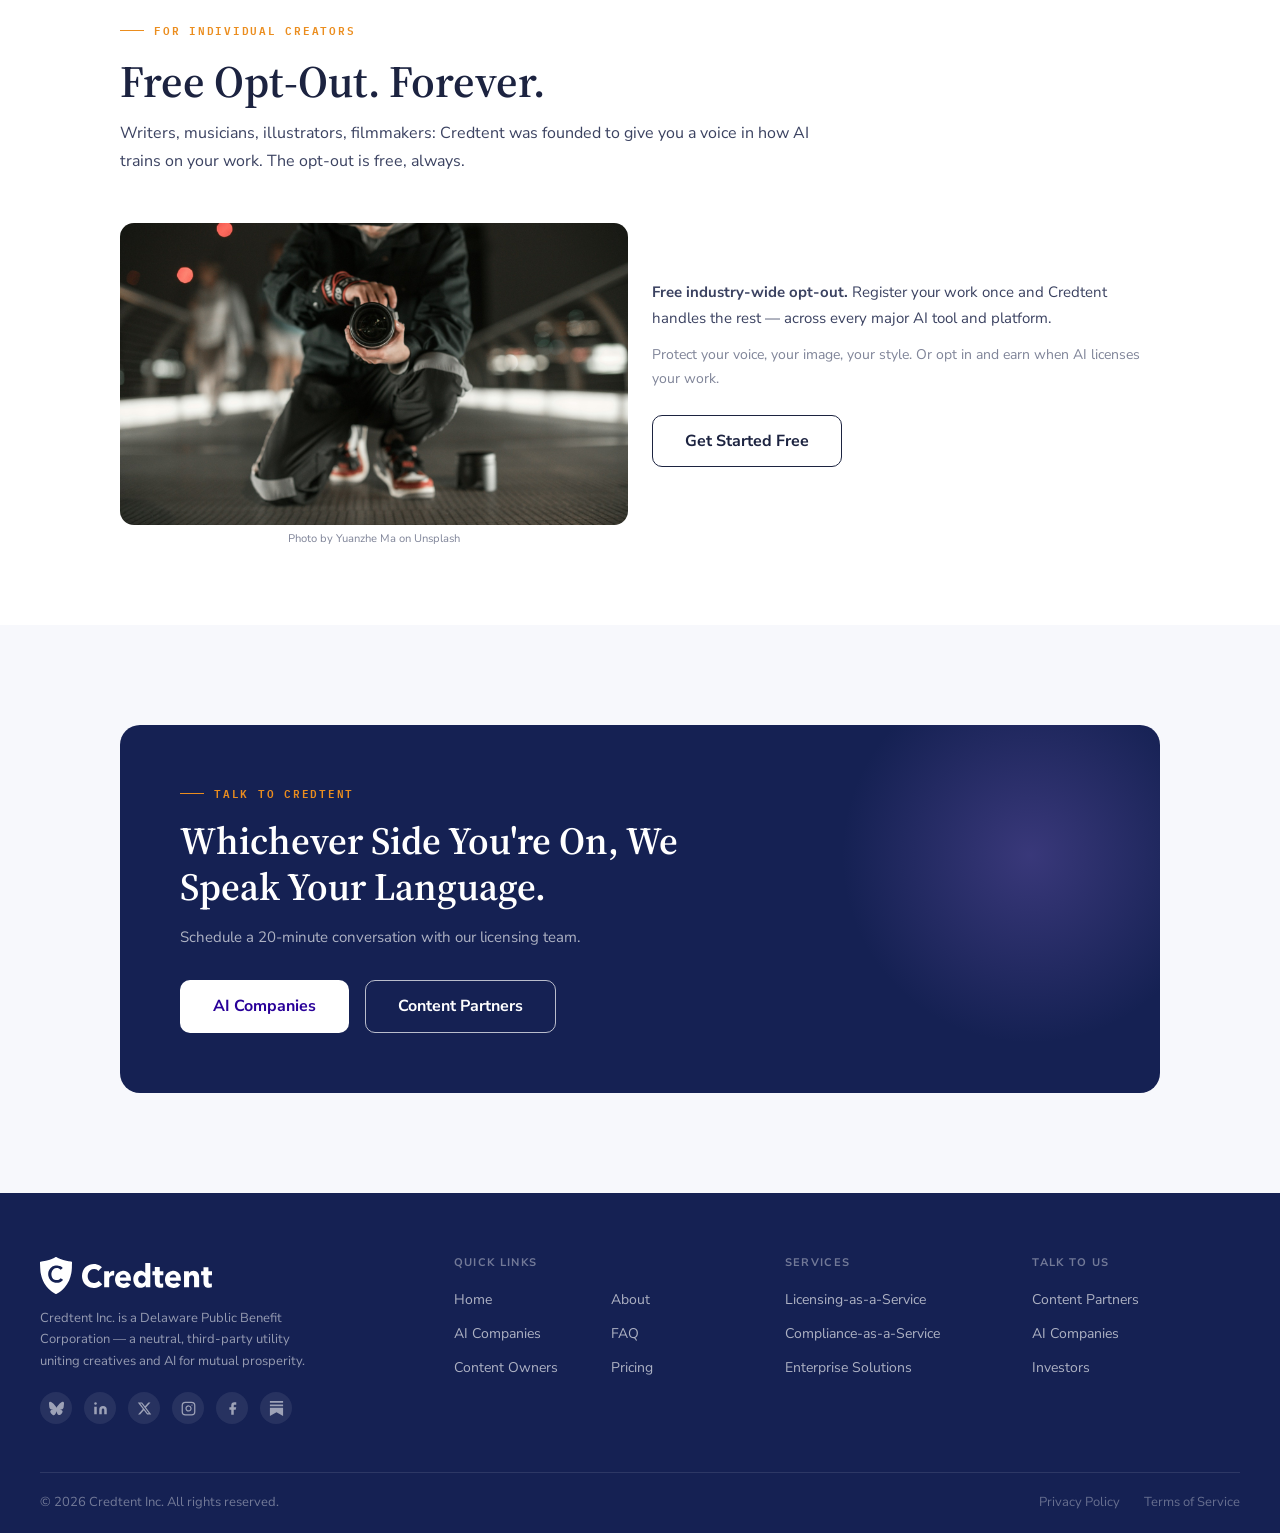
==== commit 0e2f1e88: "Add favicon to all pages Extracted favicon files to favicon/ directory and wired up link tags across" ====
--- a/index.html
+++ b/index.html
@@ -6,6 +6,13 @@
   <title>Credtent — Neutral Licensing Infrastructure for the AI Economy</title>
   <meta name="description" content="Pre-cleared, provenance-verified training data for AI companies — and fair compensation for the rights holders who created it. One neutral platform. Ethical, legal, and profitable." />
   <link rel="stylesheet" href="styles.css" />
+  <link rel="apple-touch-icon" sizes="180x180" href="/favicon/apple-touch-icon.png">
+  <link rel="icon" type="image/png" sizes="32x32" href="/favicon/favicon-32x32.png">
+  <link rel="icon" type="image/png" sizes="16x16" href="/favicon/favicon-16x16.png">
+  <link rel="manifest" href="/favicon/site.webmanifest">
+  <link rel="mask-icon" href="/favicon/safari-pinned-tab.svg" color="#290099">
+  <meta name="msapplication-TileColor" content="#152153">
+  <meta name="theme-color" content="#ffffff">
 </head>
 <body>
 
--- a/styles.css
+++ b/styles.css
@@ -1878,6 +1878,53 @@
 @media (max-width: 860px) {
   .pricing-criteria-grid { grid-template-columns: 1fr; }
   .pricing-section-header { flex-direction: column; }
+}
+
+/* ── Cookie Consent Banner ───────────────────────────────── */
+#cookie-banner {
+  position: fixed;
+  bottom: 0;
+  left: 0;
+  right: 0;
+  background: var(--c-navy);
+  border-top: 1px solid rgba(255,255,255,0.1);
+  z-index: 200;
+  padding: 16px 40px;
+}
+
+.cookie-banner-inner {
+  max-width: var(--content);
+  margin: 0 auto;
+  display: flex;
+  align-items: center;
+  justify-content: space-between;
+  gap: 24px;
+  flex-wrap: wrap;
+}
+
+.cookie-banner-text {
+  font-size: 14px;
+  color: rgba(255,255,255,0.8);
+  margin: 0;
+  line-height: 1.5;
+}
+
+.cookie-banner-text a {
+  color: var(--c-orange);
+  text-decoration: underline;
+}
+
+.cookie-banner-actions {
+  display: flex;
+  gap: 12px;
+  flex-shrink: 0;
+}
+
+@media (max-width: 640px) {
+  #cookie-banner { padding: 16px 20px; }
+  .cookie-banner-inner { flex-direction: column; align-items: flex-start; }
+  .cookie-banner-actions { width: 100%; }
+  .cookie-banner-actions .btn { flex: 1; justify-content: center; }
 }
 
 /* ── Blog ─────────────────────────────────────────────────── */
